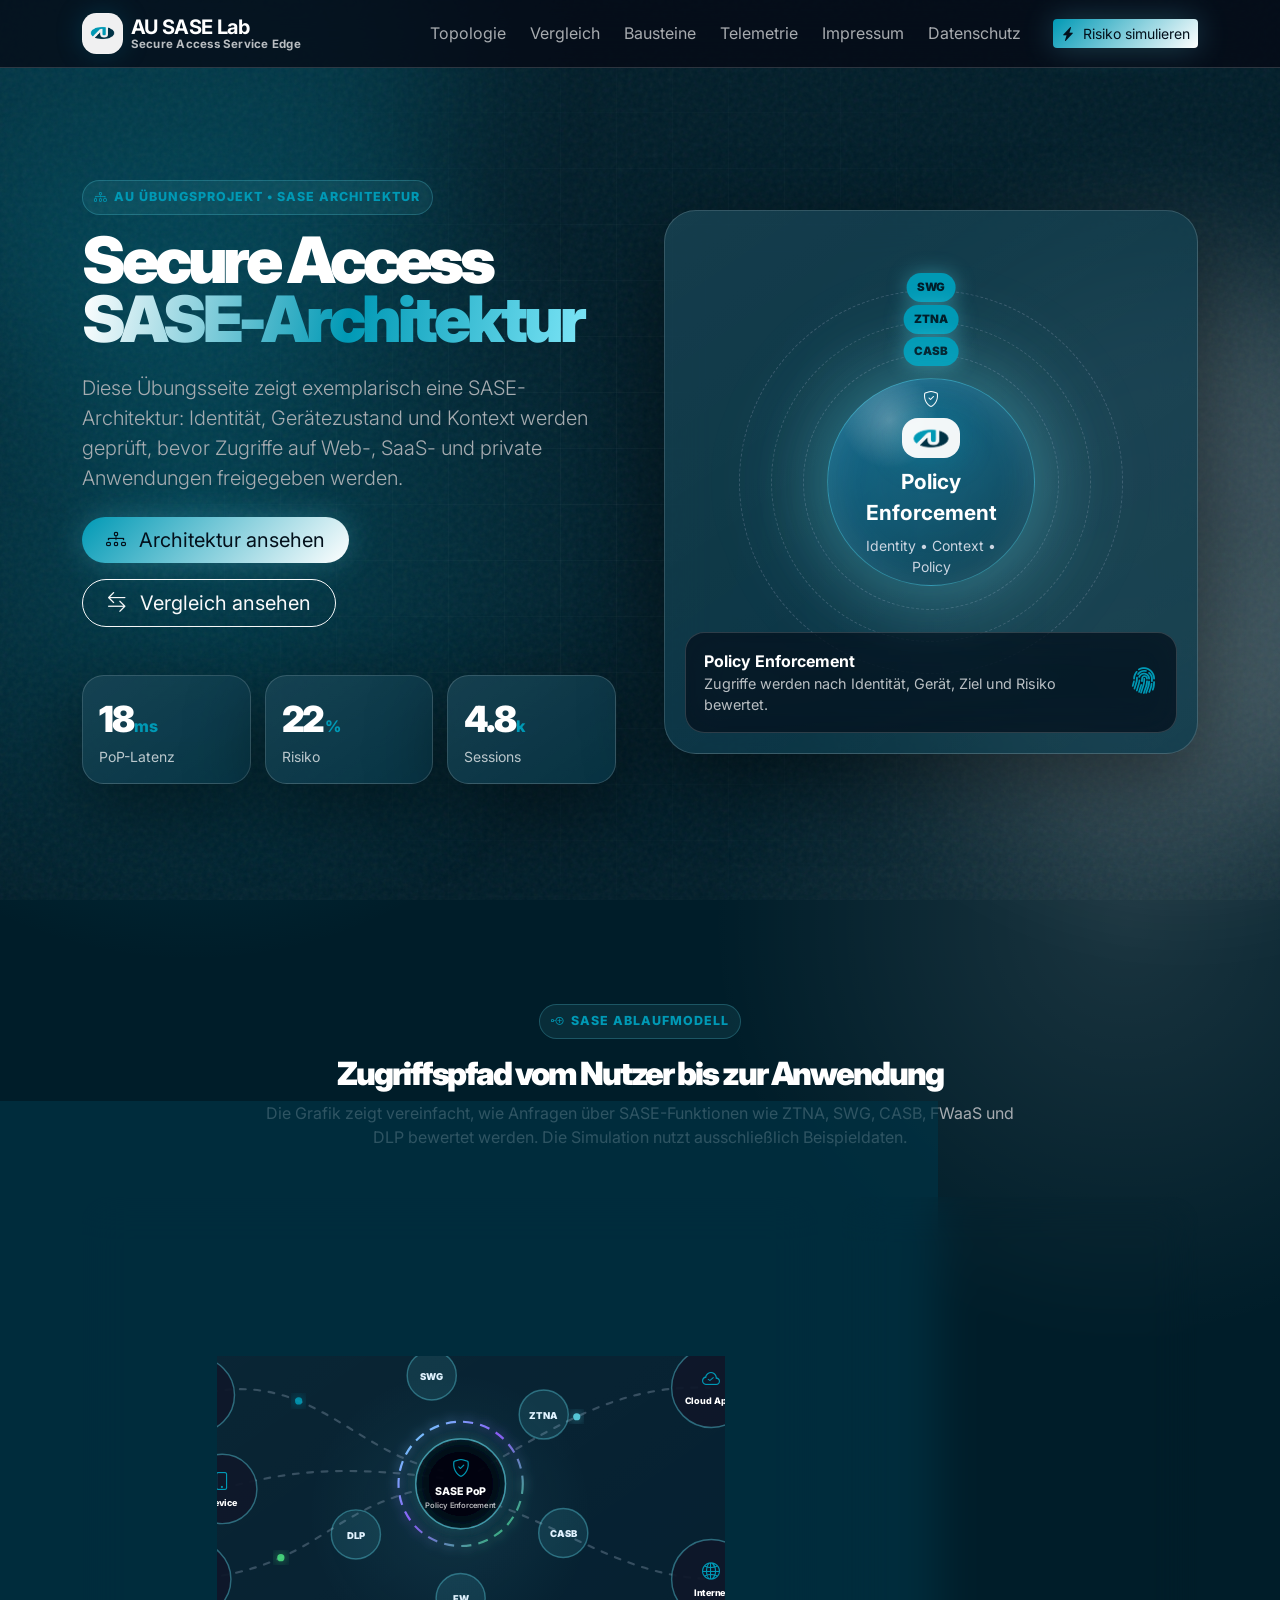
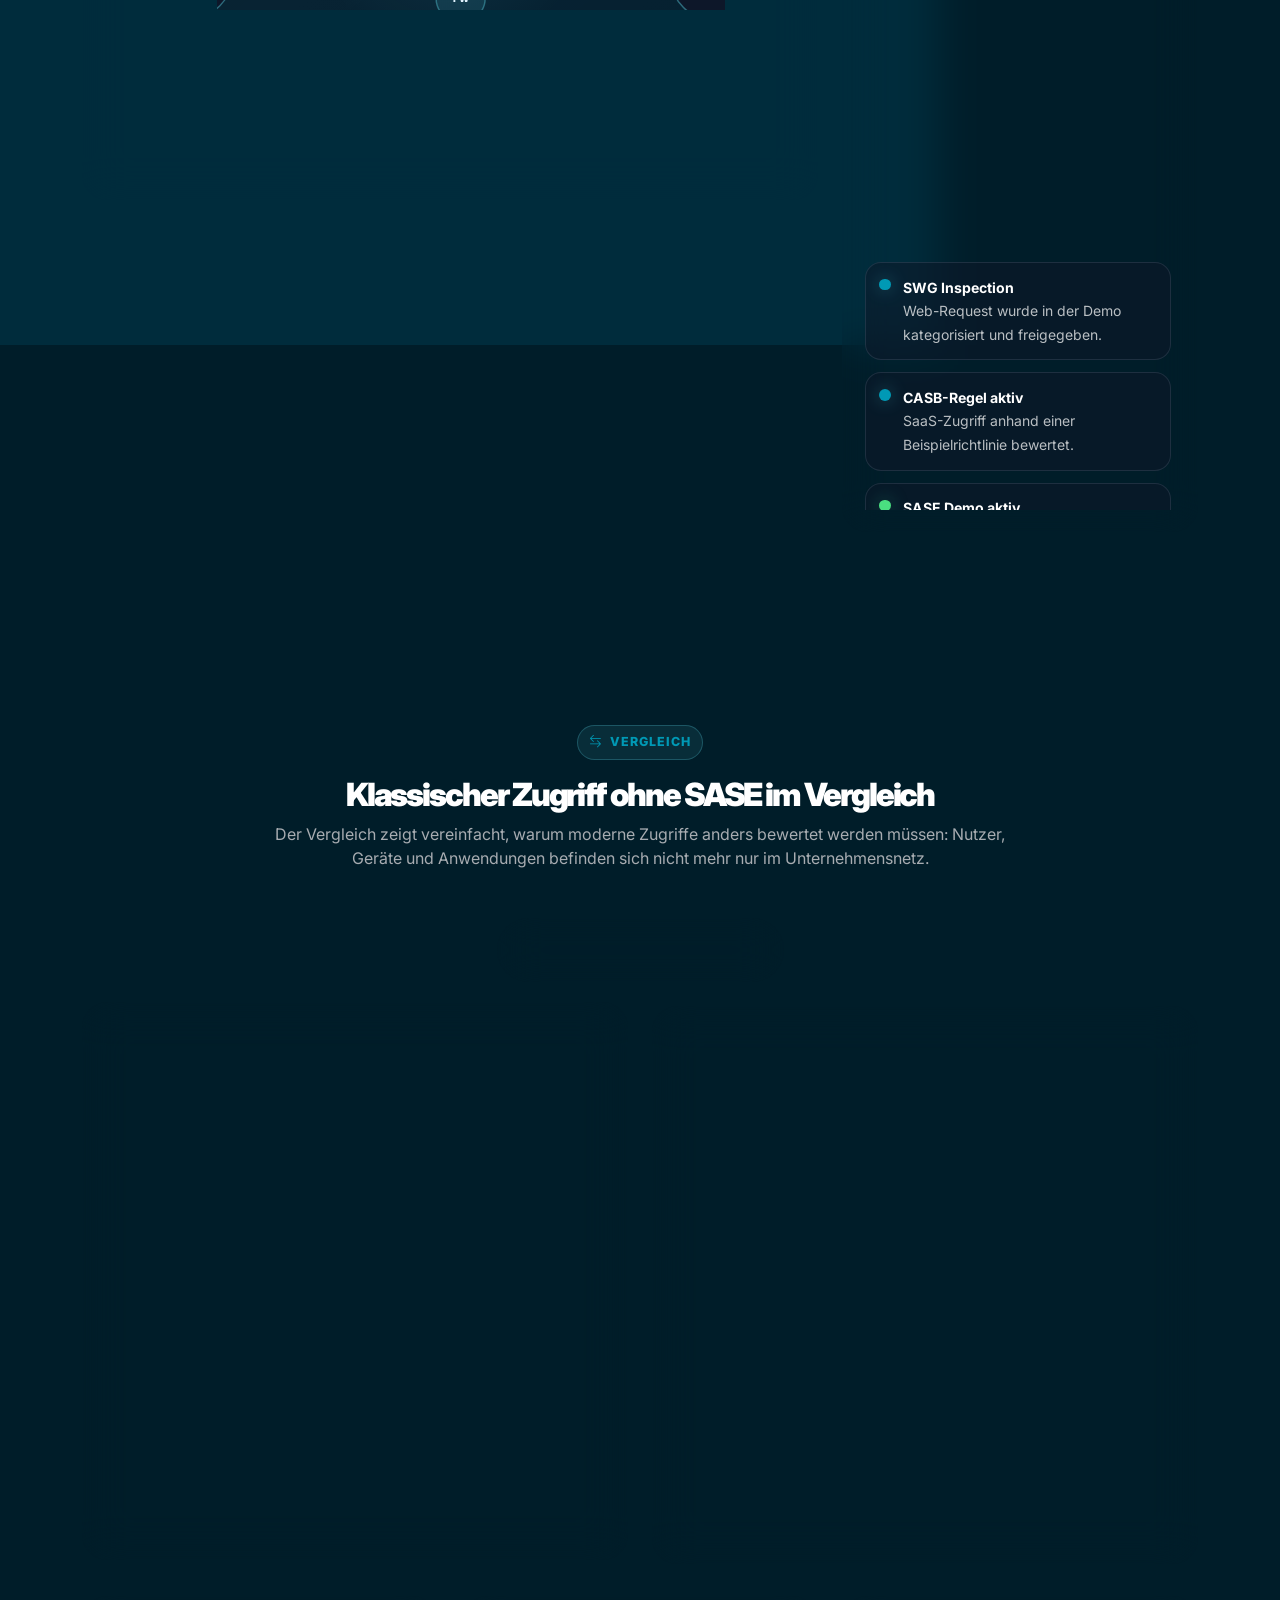
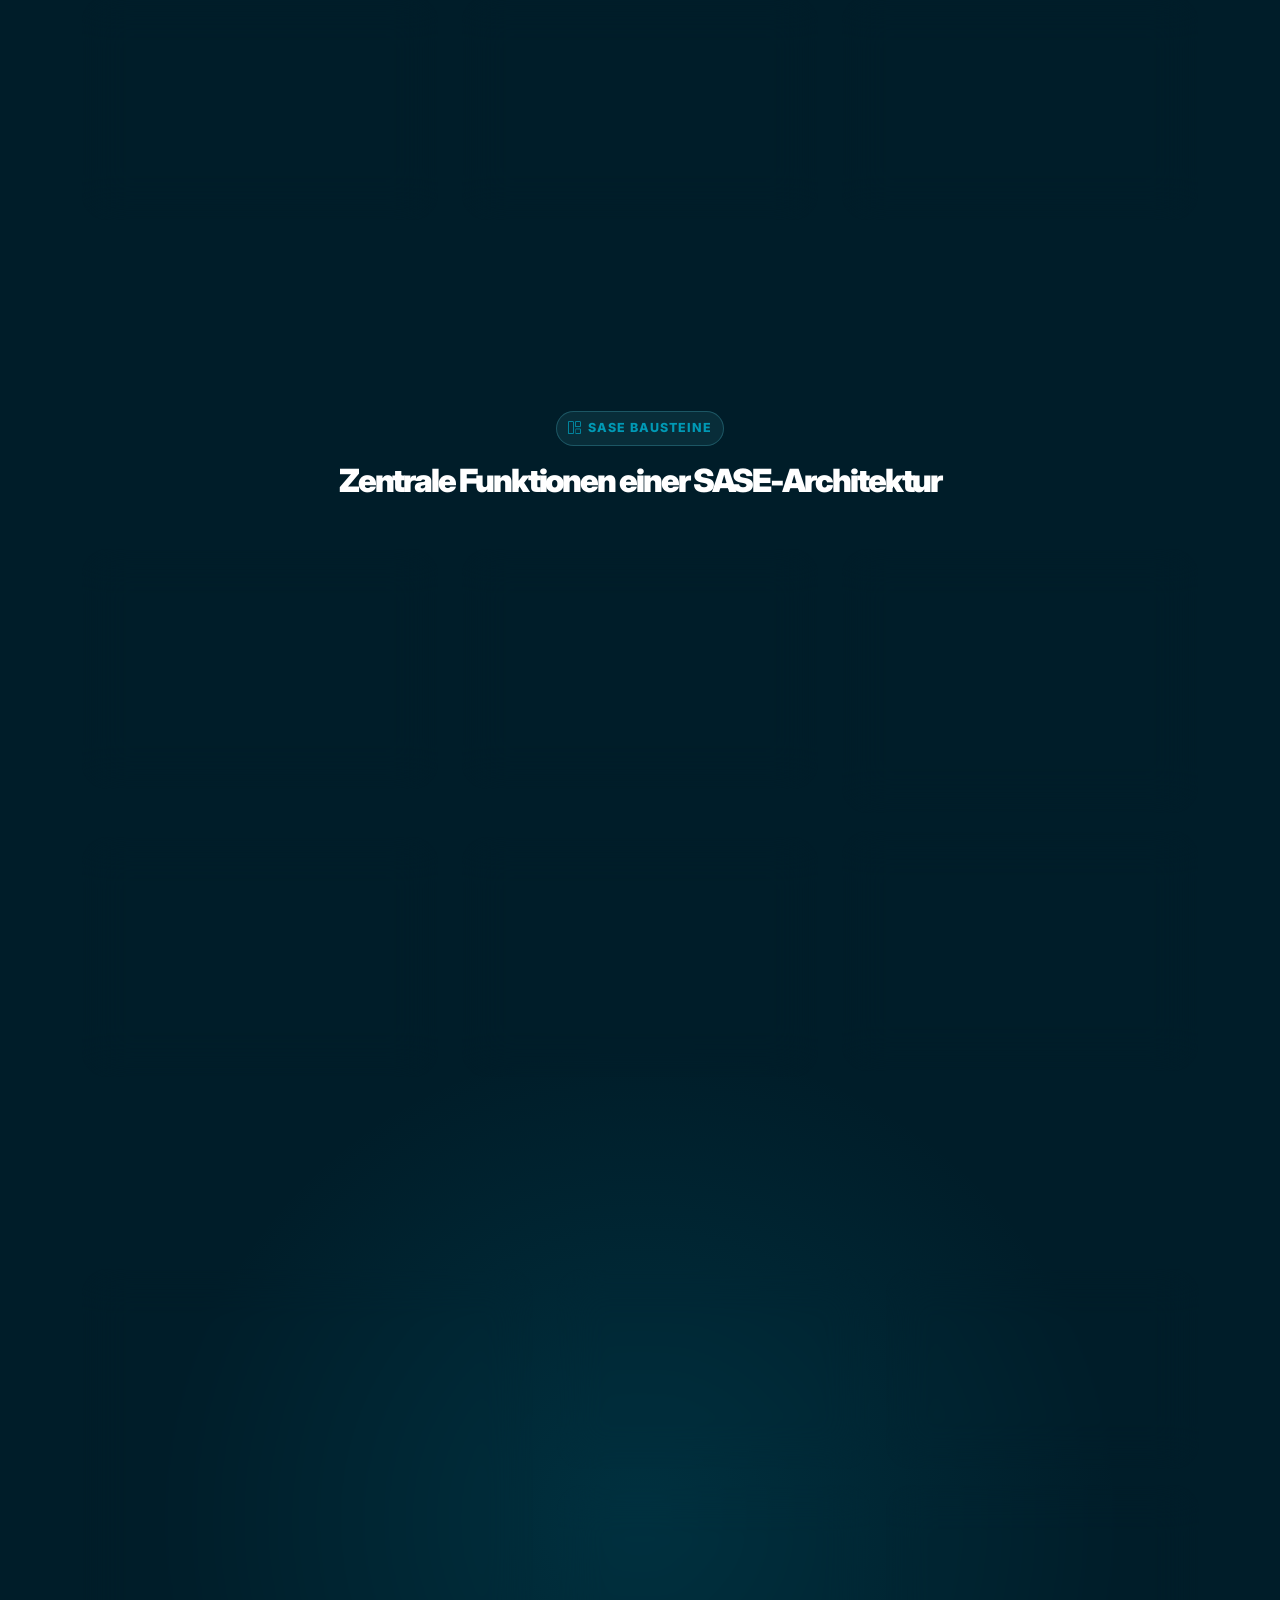
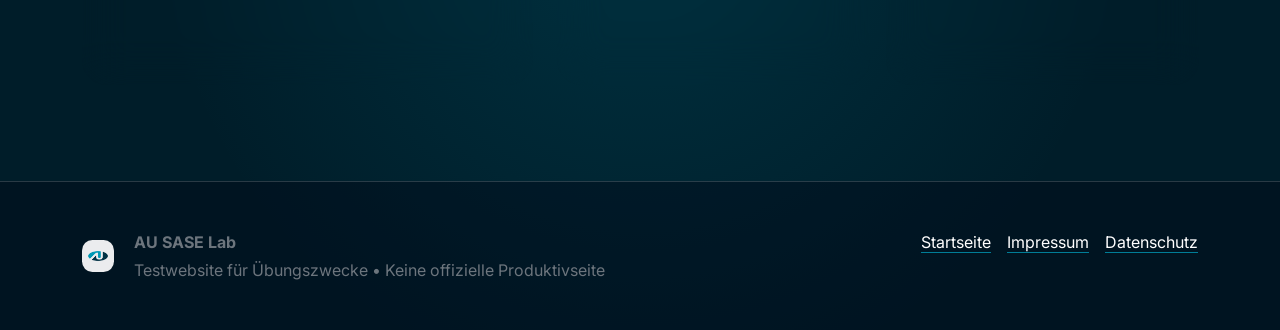
==== index.html @ 0ec87a53 "1" ====
<!doctype html>
<html lang="de" data-bs-theme="dark">
<head>
  <meta charset="utf-8">
  <meta name="viewport" content="width=device-width, initial-scale=1">
  <title>AU SASE Lab | Secure Access Service Edge</title>
  <link rel="icon" type="image/png" href="icon.png">
  <link rel="shortcut icon" href="icon.png">
  <link rel="apple-touch-icon" href="icon.png">
  <link rel="manifest" href="site.webmanifest">
  <meta name="theme-color" content="#003244">

  <!-- Bootstrap + Icons via CDN -->
  <link href="https://cdn.jsdelivr.net/npm/bootstrap@5.3.3/dist/css/bootstrap.min.css" rel="stylesheet">
  <link href="https://cdn.jsdelivr.net/npm/bootstrap-icons@1.11.3/font/bootstrap-icons.css" rel="stylesheet">

  <!-- Eigene Styles -->
  <link rel="stylesheet" href="styles.css">
</head>

<body>
  <div class="noise"></div>
  <div class="aurora aurora-1"></div>
  <div class="aurora aurora-2"></div>

  <nav class="navbar navbar-expand-lg fixed-top nav-blur">
    <div class="container">
      <a class="navbar-brand fw-bold d-flex align-items-center gap-2" href="#" aria-label="AU SASE Lab Startseite">
        <img src="icon.png" alt="AU Icon" class="brand-logo" onerror="this.style.display='none'">
        <span class="brand-wording">
          <span>AU SASE Lab</span>
          <small>Secure Access Service Edge</small>
        </span>
      </a>
      <button class="navbar-toggler" type="button" data-bs-toggle="collapse" data-bs-target="#topNav">
        <span class="navbar-toggler-icon"></span>
      </button>
      <div id="topNav" class="collapse navbar-collapse">
        <ul class="navbar-nav ms-auto align-items-lg-center gap-lg-2">
          <li class="nav-item"><a class="nav-link" href="#topology">Topologie</a></li>
          <li class="nav-item"><a class="nav-link" href="#comparison">Vergleich</a></li>
          <li class="nav-item"><a class="nav-link" href="#capabilities">Bausteine</a></li>
          <li class="nav-item"><a class="nav-link" href="#telemetry">Telemetrie</a></li>
          <li class="nav-item"><a class="nav-link" href="impressum.html">Impressum</a></li>
          <li class="nav-item"><a class="nav-link" href="datenschutz.html">Datenschutz</a></li>
          <li class="nav-item">
            <button id="simulateThreat" class="btn btn-sm btn-glow ms-lg-3">
              <i class="bi bi-lightning-charge-fill me-1"></i> Risiko simulieren
            </button>
          </li>
        </ul>
      </div>
    </div>
  </nav>

  <main>
    <section class="hero-section">
      <div class="container">
        <div class="row align-items-center g-5 min-vh-100 py-5">
          <div class="col-lg-6">
            <span class="eyebrow mb-3"><i class="bi bi-diagram-3"></i> AU Übungsprojekt • SASE Architektur</span>
            <h1 class="display-3 fw-black hero-title">
              Secure Access
              <span class="gradient-text">SASE-Architektur</span>
            </h1>
            <p class="lead text-secondary-emphasis mt-4">
              Diese Übungsseite zeigt exemplarisch eine SASE-Architektur: Identität, Gerätezustand
              und Kontext werden geprüft, bevor Zugriffe auf Web-, SaaS- und private Anwendungen freigegeben werden.
            </p>

            <div class="d-flex flex-wrap gap-3 mt-4">
              <button class="btn btn-primary btn-lg rounded-pill px-4" data-jump="#topology">
                <i class="bi bi-diagram-3 me-2"></i> Architektur ansehen
              </button>
              <button class="btn btn-outline-light btn-lg rounded-pill px-4" data-jump="#comparison">
                <i class="bi bi-arrow-left-right me-2"></i> Vergleich ansehen
              </button>
            </div>

            <div class="hero-stats mt-5">
              <div class="stat-tile">
                <span class="stat-value" data-counter="latency">18</span><span class="stat-unit">ms</span>
                <small>PoP-Latenz</small>
              </div>
              <div class="stat-tile">
                <span class="stat-value" data-counter="risk">07</span><span class="stat-unit">%</span>
                <small>Risiko</small>
              </div>
              <div class="stat-tile">
                <span class="stat-value" data-counter="sessions">4.8</span><span class="stat-unit">k</span>
                <small>Sessions</small>
              </div>
            </div>
          </div>

          <div class="col-lg-6">
            <div class="hero-orb-card">
              <div class="orb-wrap" aria-label="Animierte SASE Architektur">
                <div class="orbit orbit-a"><span>SWG</span></div>
                <div class="orbit orbit-b"><span>ZTNA</span></div>
                <div class="orbit orbit-c"><span>CASB</span></div>
                <div class="core-orb">
                  <i class="bi bi-shield-check"></i>
                  <img src="icon.png" alt="" class="core-icon" onerror="this.style.display='none'">
                  <strong>Policy Enforcement</strong>
                  <small>Identity • Context • Policy</small>
                </div>
              </div>
              <div class="glass-caption">
                <div>
                  <strong>Policy Enforcement</strong>
                  <span>Zugriffe werden nach Identität, Gerät, Ziel und Risiko bewertet.</span>
                </div>
                <i class="bi bi-fingerprint"></i>
              </div>
            </div>
          </div>
        </div>
      </div>
    </section>

    <section id="topology" class="section-pad">
      <div class="container">
        <div class="section-heading text-center mx-auto">
          <span class="eyebrow"><i class="bi bi-node-plus"></i> SASE Ablaufmodell</span>
          <h2 class="fw-black mt-3">Zugriffspfad vom Nutzer bis zur Anwendung</h2>
          <p class="text-secondary-emphasis">
            Die Grafik zeigt vereinfacht, wie Anfragen über SASE-Funktionen wie ZTNA, SWG, CASB,
            FWaaS und DLP bewertet werden. Die Simulation nutzt ausschließlich Beispieldaten.
          </p>
        </div>

        <div class="row g-4 align-items-stretch">
          <div class="col-xl-8">
            <div class="topology-card glass-card" id="topologyCard">
              <div class="topology-header">
                <div>
                  <h3 class="h5 mb-1">SASE Zugriffspfad</h3>
                  <span class="text-secondary">Identität, Kontext, Policy und Inspection in einer Demo-Ansicht</span>
                </div>
                <div class="status-pill">
                  <span class="live-dot"></span> Live
                </div>
              </div>

              <div class="svg-shell">
                <svg id="saseSvg" viewBox="0 0 960 560" role="img" aria-label="SASE Netzwerkdiagramm">
                  <defs>
                    <linearGradient id="edgeGradient" x1="0%" y1="0%" x2="100%" y2="100%">
                      <stop offset="0%" stop-color="#6ee7ff"/>
                      <stop offset="45%" stop-color="#8b5cf6"/>
                      <stop offset="100%" stop-color="#22c55e"/>
                    </linearGradient>

                    <filter id="softGlow" x="-50%" y="-50%" width="200%" height="200%">
                      <feGaussianBlur stdDeviation="7" result="blur"/>
                      <feMerge>
                        <feMergeNode in="blur"/>
                        <feMergeNode in="SourceGraphic"/>
                      </feMerge>
                    </filter>

                    <path id="pathUserEdge" d="M130 155 C285 115 345 235 470 260" />
                    <path id="pathBranchEdge" d="M125 410 C300 395 310 305 470 280" />
                    <path id="pathDeviceEdge" d="M165 285 C270 255 350 255 470 270" />
                    <path id="pathEdgeCloud" d="M520 260 C640 190 720 140 840 145" />
                    <path id="pathEdgeApp" d="M525 300 C655 345 720 405 842 410" />
                  </defs>

                  <g class="paths">
                    <use href="#pathUserEdge" class="flow-line"></use>
                    <use href="#pathBranchEdge" class="flow-line"></use>
                    <use href="#pathDeviceEdge" class="flow-line"></use>
                    <use href="#pathEdgeCloud" class="flow-line"></use>
                    <use href="#pathEdgeApp" class="flow-line"></use>
                  </g>

                  <g class="packets">
                    <circle r="5" class="packet packet-a">
                      <animateMotion dur="4.8s" repeatCount="indefinite">
                        <mpath href="#pathUserEdge"/>
                      </animateMotion>
                    </circle>
                    <circle r="5" class="packet packet-b">
                      <animateMotion dur="5.6s" repeatCount="indefinite">
                        <mpath href="#pathBranchEdge"/>
                      </animateMotion>
                    </circle>
                    <circle r="5" class="packet packet-c">
                      <animateMotion dur="4.2s" repeatCount="indefinite">
                        <mpath href="#pathEdgeCloud"/>
                      </animateMotion>
                    </circle>
                  </g>

                  <g id="threatParticle" class="threat-particle">
                    <circle r="8"></circle>
                    <circle r="16" class="threat-pulse"></circle>
                    <animateMotion id="threatMotion" dur="3.2s" begin="indefinite" fill="freeze">
                      <mpath href="#pathUserEdge"/>
                    </animateMotion>
                  </g>

                  <g class="node external-node" data-service="user" transform="translate(130 155)" tabindex="0">
                    <circle r="52"></circle>
                    <foreignObject x="-45" y="-38" width="90" height="76">
                      <div class="node-html">
                        <i class="bi bi-person-workspace"></i>
                        <span>User</span>
                      </div>
                    </foreignObject>
                  </g>

                  <g class="node external-node" data-service="device" transform="translate(165 285)" tabindex="0">
                    <circle r="48"></circle>
                    <foreignObject x="-45" y="-38" width="90" height="76">
                      <div class="node-html">
                        <i class="bi bi-phone"></i>
                        <span>Device</span>
                      </div>
                    </foreignObject>
                  </g>

                  <g class="node external-node" data-service="branch" transform="translate(125 410)" tabindex="0">
                    <circle r="52"></circle>
                    <foreignObject x="-48" y="-38" width="96" height="76">
                      <div class="node-html">
                        <i class="bi bi-building-lock"></i>
                        <span>Branch</span>
                      </div>
                    </foreignObject>
                  </g>

                  <g class="node edge-node active" data-service="sase" transform="translate(495 278)" tabindex="0">
                    <circle r="86" class="edge-ring"></circle>
                    <circle r="62" class="edge-core"></circle>
                    <foreignObject x="-66" y="-54" width="132" height="108">
                      <div class="node-html edge-html">
                        <i class="bi bi-shield-check"></i>
                        <span>SASE PoP</span>
                        <small>Policy Enforcement</small>
                      </div>
                    </foreignObject>
                  </g>

                  <g class="node external-node" data-service="cloud" transform="translate(842 145)" tabindex="0">
                    <circle r="55"></circle>
                    <foreignObject x="-52" y="-40" width="104" height="80">
                      <div class="node-html">
                        <i class="bi bi-cloud-check"></i>
                        <span>Cloud Apps</span>
                      </div>
                    </foreignObject>
                  </g>

                  <g class="node external-node" data-service="internet" transform="translate(842 410)" tabindex="0">
                    <circle r="55"></circle>
                    <foreignObject x="-52" y="-40" width="104" height="80">
                      <div class="node-html">
                        <i class="bi bi-globe2"></i>
                        <span>Internet</span>
                      </div>
                    </foreignObject>
                  </g>

                  <g class="service-ring" transform="translate(495 278)">
                    <g class="service-node" data-service="swg" transform="translate(-40 -150)" tabindex="0">
                      <circle r="34"></circle>
                      <text y="6">SWG</text>
                    </g>
                    <g class="service-node" data-service="ztna" transform="translate(115 -96)" tabindex="0">
                      <circle r="34"></circle>
                      <text y="6">ZTNA</text>
                    </g>
                    <g class="service-node" data-service="casb" transform="translate(142 68)" tabindex="0">
                      <circle r="34"></circle>
                      <text y="6">CASB</text>
                    </g>
                    <g class="service-node" data-service="fwaas" transform="translate(0 158)" tabindex="0">
                      <circle r="34"></circle>
                      <text y="6">FW</text>
                    </g>
                    <g class="service-node" data-service="dlp" transform="translate(-145 70)" tabindex="0">
                      <circle r="34"></circle>
                      <text y="6">DLP</text>
                    </g>
                  </g>
                </svg>
              </div>

              <div class="legend-row">
                <span><i class="legend-dot normal"></i> Freigegebene Anfrage</span>
                <span><i class="legend-dot inspect"></i> Prüfung / Inspection</span>
                <span><i class="legend-dot threat"></i> Blockierte Anfrage</span>
              </div>
            </div>
          </div>

          <div class="col-xl-4">
            <aside class="glass-card detail-card h-100">
              <div class="d-flex justify-content-between align-items-start gap-3">
                <div>
                  <span class="eyebrow"><i class="bi bi-cpu"></i> Service Detail</span>
                  <h3 id="detailTitle" class="h4 mt-3 mb-2">SASE Policy Enforcement</h3>
                </div>
                <div id="detailIcon" class="detail-icon"><i class="bi bi-shield-check"></i></div>
              </div>

              <p id="detailText" class="text-secondary-emphasis">
                SASE bündelt Netzwerk- und Sicherheitsfunktionen als cloudnahes Service-Modell.
                Entscheidungen basieren auf Identität, Gerätezustand, Zielanwendung und Risiko.
              </p>

              <div id="detailTags" class="tag-cloud"></div>

              <div class="trust-panel mt-4">
                <div class="d-flex justify-content-between align-items-center mb-2">
                  <strong>Adaptive Trust Score</strong>
                  <span id="trustLabel" class="badge text-bg-success">Niedriges Risiko</span>
                </div>
                <input id="trustRange" type="range" class="form-range" min="0" max="100" value="22">
                <div class="trust-meter" aria-hidden="true">
                  <span id="trustMeterFill"></span>
                </div>
                <small class="text-secondary">Passe den Demo-Kontext an: Gerät, Standort, Verhalten und Schutzbedarf der Anwendung.</small>
              </div>

              <div class="timeline mt-4">
                <div class="timeline-title">
                  <i class="bi bi-broadcast-pin"></i> Security-Ereignisse
                </div>
                <div id="eventLog" class="event-log"></div>
              </div>
            </aside>
          </div>
        </div>
      </div>
    </section>


    <section id="comparison" class="section-pad comparison-section">
      <div class="container">
        <div class="section-heading text-center mx-auto">
          <span class="eyebrow"><i class="bi bi-arrow-left-right"></i> Vergleich</span>
          <h2 class="fw-black mt-3">Klassischer Zugriff ohne SASE im Vergleich</h2>
          <p class="text-secondary-emphasis">
            Der Vergleich zeigt vereinfacht, warum moderne Zugriffe anders bewertet werden müssen:
            Nutzer, Geräte und Anwendungen befinden sich nicht mehr nur im Unternehmensnetz.
          </p>
        </div>

        <div class="comparison-toggle glass-card p-2 mx-auto mb-4" role="group" aria-label="Vergleichsansicht auswählen">
          <button class="compare-tab active" data-compare="classic">
            <i class="bi bi-hdd-network"></i> Klassisch
          </button>
          <button class="compare-tab" data-compare="sase">
            <i class="bi bi-shield-check"></i> Mit SASE
          </button>
        </div>

        <div class="row g-4 align-items-stretch">
          <div class="col-lg-6">
            <article class="compare-card glass-card classic-flow active" data-compare-panel="classic">
              <div class="compare-card-head">
                <div>
                  <span class="compare-kicker">Ohne SASE</span>
                  <h3>Klassischer Remote-Access-Prozess</h3>
                </div>
                <span class="compare-badge warning">Netzwerkzentriert</span>
              </div>

              <div class="flow-lane classic-lane" aria-label="Klassischer Zugriffspfad ohne SASE">
                <div class="flow-step">
                  <i class="bi bi-person-laptop"></i>
                  <strong>Nutzer</strong>
                  <small>Extern oder mobil</small>
                </div>
                <div class="flow-arrow"><span></span></div>
                <div class="flow-step">
                  <i class="bi bi-key"></i>
                  <strong>VPN</strong>
                  <small>Tunnel ins Netzwerk</small>
                </div>
                <div class="flow-arrow"><span></span></div>
                <div class="flow-step">
                  <i class="bi bi-building-lock"></i>
                  <strong>Zentrale Security</strong>
                  <small>Firewall / Proxy</small>
                </div>
                <div class="flow-arrow"><span></span></div>
                <div class="flow-step muted-step">
                  <i class="bi bi-cloud"></i>
                  <strong>Apps</strong>
                  <small>SaaS / Internet / intern</small>
                </div>
              </div>

              <ul class="compare-list">
                <li><i class="bi bi-arrow-repeat"></i> Traffic wird häufig erst ins zentrale Netzwerk zurückgeführt.</li>
                <li><i class="bi bi-diagram-2"></i> VPN-Zugriff ist oft näher am Netzwerk als an der einzelnen Anwendung.</li>
                <li><i class="bi bi-sliders"></i> Richtlinien, Logs und Prüfungen liegen häufig in mehreren Systemen.</li>
                <li><i class="bi bi-hourglass-split"></i> SaaS- und Cloud-Zugriffe können durch Umwege unnötig langsam wirken.</li>
              </ul>
            </article>
          </div>

          <div class="col-lg-6">
            <article class="compare-card glass-card sase-flow" data-compare-panel="sase">
              <div class="compare-card-head">
                <div>
                  <span class="compare-kicker">Mit SASE</span>
                  <h3>Kontextbasierter Zugriff über SASE</h3>
                </div>
                <span class="compare-badge success">Policybasiert</span>
              </div>

              <div class="flow-lane sase-lane" aria-label="SASE Zugriffspfad">
                <div class="flow-step">
                  <i class="bi bi-person-check"></i>
                  <strong>Nutzer</strong>
                  <small>Identität + MFA</small>
                </div>
                <div class="flow-arrow"><span></span></div>
                <div class="flow-step">
                  <i class="bi bi-phone-check"></i>
                  <strong>Gerät</strong>
                  <small>Posture Check</small>
                </div>
                <div class="flow-arrow"><span></span></div>
                <div class="flow-step active-step">
                  <i class="bi bi-shield-lock"></i>
                  <strong>SASE PoP</strong>
                  <small>Policy Enforcement</small>
                </div>
                <div class="flow-arrow"><span></span></div>
                <div class="flow-step">
                  <i class="bi bi-cloud-check"></i>
                  <strong>App</strong>
                  <small>Nur erlaubter Zugriff</small>
                </div>
              </div>

              <ul class="compare-list">
                <li><i class="bi bi-person-badge"></i> Entscheidungen berücksichtigen Identität, Gerät, Ziel, Standort und Risiko.</li>
                <li><i class="bi bi-door-closed"></i> Zugriff erfolgt anwendungsbezogen statt als pauschale Netzwerkfreigabe.</li>
                <li><i class="bi bi-funnel"></i> Web-, SaaS- und Datenflüsse können einheitlich geprüft werden.</li>
                <li><i class="bi bi-lightning-charge"></i> Der nächstgelegene SASE PoP kann Umwege über das zentrale Netz reduzieren.</li>
              </ul>
            </article>
          </div>
        </div>

        <div class="row g-4 mt-2">
          <div class="col-md-4">
            <div class="contrast-tile glass-card">
              <i class="bi bi-signpost-split"></i>
              <h4>Zugriffsmodell</h4>
              <p>Klassisch startet häufig mit Netzwerkzugang. SASE bewertet stärker den konkreten Zugriff auf eine Anwendung.</p>
            </div>
          </div>
          <div class="col-md-4">
            <div class="contrast-tile glass-card">
              <i class="bi bi-shield-check"></i>
              <h4>Security-Prüfung</h4>
              <p>Bei SASE werden Sicherheitsfunktionen näher am Nutzer und konsistenter über verschiedene Ziele hinweg angewendet.</p>
            </div>
          </div>
          <div class="col-md-4">
            <div class="contrast-tile glass-card">
              <i class="bi bi-cloud-arrow-up"></i>
              <h4>Cloud-Nutzung</h4>
              <p>Für SaaS, Internet und mobile Arbeit ist ein direkter, geprüfter Zugriff oft passender als zentraler Backhaul.</p>
            </div>
          </div>
        </div>
      </div>
    </section>

    <section id="capabilities" class="section-pad">
      <div class="container">
        <div class="section-heading mx-auto text-center">
          <span class="eyebrow"><i class="bi bi-grid-1x2"></i> SASE Bausteine</span>
          <h2 class="fw-black mt-3">Zentrale Funktionen einer SASE-Architektur</h2>
        </div>

        <div class="row g-4">
          <div class="col-md-6 col-xl-4">
            <article class="cap-card glass-card" data-service="ztna">
              <i class="bi bi-door-closed"></i>
              <h3>ZTNA</h3>
              <p>Zugriff auf einzelne Anwendungen statt pauschaler Netzwerkfreigabe.</p>
              <button class="btn btn-sm btn-outline-info">Fokus setzen</button>
            </article>
          </div>
          <div class="col-md-6 col-xl-4">
            <article class="cap-card glass-card" data-service="swg">
              <i class="bi bi-browser-edge"></i>
              <h3>SWG</h3>
              <p>Webzugriffe nach URL-Kategorie, Risiko und Sicherheitsrichtlinie bewerten.</p>
              <button class="btn btn-sm btn-outline-info">Fokus setzen</button>
            </article>
          </div>
          <div class="col-md-6 col-xl-4">
            <article class="cap-card glass-card" data-service="casb">
              <i class="bi bi-cloud-fog2"></i>
              <h3>CASB</h3>
              <p>SaaS-Nutzung sichtbar machen und Richtlinien für Cloud-Anwendungen anwenden.</p>
              <button class="btn btn-sm btn-outline-info">Fokus setzen</button>
            </article>
          </div>
          <div class="col-md-6 col-xl-4">
            <article class="cap-card glass-card" data-service="fwaas">
              <i class="bi bi-fire"></i>
              <h3>FWaaS</h3>
              <p>Firewall- und Layer-7-Kontrollen als cloudnahen Dienst bereitstellen.</p>
              <button class="btn btn-sm btn-outline-info">Fokus setzen</button>
            </article>
          </div>
          <div class="col-md-6 col-xl-4">
            <article class="cap-card glass-card" data-service="dlp">
              <i class="bi bi-file-earmark-lock"></i>
              <h3>DLP</h3>
              <p>Sensible Datenmuster erkennen und den unerwünschten Abfluss reduzieren.</p>
              <button class="btn btn-sm btn-outline-info">Fokus setzen</button>
            </article>
          </div>
          <div class="col-md-6 col-xl-4">
            <article class="cap-card glass-card" data-service="sase">
              <i class="bi bi-diagram-3"></i>
              <h3>Unified Policy</h3>
              <p>Einheitliche Regeln für Identität, Gerät, Anwendung, Netzwerk und Risiko.</p>
              <button class="btn btn-sm btn-outline-info">Fokus setzen</button>
            </article>
          </div>
        </div>
      </div>
    </section>

    <section id="telemetry" class="section-pad">
      <div class="container">
        <div class="row g-4 align-items-stretch">
          <div class="col-lg-5">
            <div class="glass-card p-4 h-100">
              <span class="eyebrow"><i class="bi bi-speedometer2"></i> Demo Telemetrie</span>
              <h2 class="fw-black mt-3">Simulierte Statuswerte</h2>
              <p class="text-secondary-emphasis">
                Die Werte sind künstlich erzeugte Beispieldaten. Sie dienen nur dazu, typische
                Betriebskennzahlen einer SASE-Umgebung anschaulich darzustellen.
              </p>

              <div class="control-grid">
                <button class="control-chip active" data-filter="all">Alle</button>
                <button class="control-chip" data-filter="allowed">Freigegeben</button>
                <button class="control-chip" data-filter="inspected">Geprüft</button>
                <button class="control-chip" data-filter="blocked">Blockiert</button>
              </div>

              <div class="mt-4">
                <button id="resetBtn" class="btn btn-outline-light rounded-pill">
                  <i class="bi bi-arrow-clockwise me-2"></i> Dashboard resetten
                </button>
              </div>
            </div>
          </div>

          <div class="col-lg-7">
            <div class="telemetry-grid">
              <div class="metric-card glass-card" data-status="allowed">
                <span class="metric-icon success"><i class="bi bi-check2-circle"></i></span>
                <small>Freigegebene Sessions</small>
                <strong data-counter="allowed">12840</strong>
                <div class="spark spark-a"></div>
              </div>
              <div class="metric-card glass-card" data-status="inspected">
                <span class="metric-icon info"><i class="bi bi-search"></i></span>
                <small>Geprüfte Requests</small>
                <strong data-counter="inspected">42891</strong>
                <div class="spark spark-b"></div>
              </div>
              <div class="metric-card glass-card" data-status="blocked">
                <span class="metric-icon danger"><i class="bi bi-x-octagon"></i></span>
                <small>Blockierte Ereignisse</small>
                <strong data-counter="blocked">317</strong>
                <div class="spark spark-c"></div>
              </div>
              <div class="metric-card glass-card" data-status="allowed">
                <span class="metric-icon warning"><i class="bi bi-router"></i></span>
                <small>Aktive SASE PoPs</small>
                <strong data-counter="edges">42</strong>
                <div class="spark spark-d"></div>
              </div>
            </div>
          </div>
        </div>
      </div>
    </section>
  </main>

  <footer class="py-5">
    <div class="container d-flex flex-column flex-lg-row justify-content-between gap-4 text-secondary">
      <div class="footer-brand">
        <img src="icon.png" alt="AU Icon" class="footer-icon" onerror="this.style.display='none'">
        <div>
          <strong>AU SASE Lab</strong>
          <span>Testwebsite für Übungszwecke • Keine offizielle Produktivseite</span>
        </div>
      </div>
      <div class="footer-links">
        <a href="index.html">Startseite</a>
        <a href="impressum.html">Impressum</a>
        <a href="datenschutz.html">Datenschutz</a>
      </div>
    </div>
  </footer>

  <!-- Bootstrap JS + Eigene Logik -->
  <script src="https://cdn.jsdelivr.net/npm/bootstrap@5.3.3/dist/js/bootstrap.bundle.min.js"></script>
  <script src="script.js"></script>
</body>
</html>
---- styles.css ----
@import url("https://fonts.googleapis.com/css2?family=Inter:wght@400;500;600;700;800;900&display=swap");

:root {
  --au-cyan: #0099B5;
  --au-night: #003244;
  --au-white: #ffffff;
  --bg: #001d29;
  --bg-soft: #003244;
  --panel: rgba(0, 50, 68, 0.72);
  --panel-strong: rgba(0, 50, 68, 0.92);
  --line: rgba(255, 255, 255, 0.16);
  --text: #ffffff;
  --muted: rgba(255, 255, 255, 0.72);
  --cyan: #0099B5;
  --blue: #0099B5;
  --violet: #5dd7e8;
  --green: #4ade80;
  --yellow: #fbbf24;
  --red: #fb7185;
  --shadow: 0 24px 80px rgba(0, 0, 0, 0.45);
}

* {
  box-sizing: border-box;
}

html {
  scroll-behavior: smooth;
}

body {
  min-height: 100vh;
  font-family: "Inter", system-ui, -apple-system, BlinkMacSystemFont, "Segoe UI", sans-serif;
  color: var(--text);
  background:
    radial-gradient(circle at 15% 10%, rgba(0, 153, 181, 0.28), transparent 28rem),
    radial-gradient(circle at 88% 18%, rgba(255, 255, 255, 0.10), transparent 26rem),
    radial-gradient(circle at 50% 92%, rgba(0, 153, 181, 0.16), transparent 30rem),
    var(--bg);
  overflow-x: hidden;
}

body::before {
  content: "";
  position: fixed;
  inset: 0;
  z-index: -4;
  background-image:
    linear-gradient(rgba(255, 255, 255, 0.035) 1px, transparent 1px),
    linear-gradient(90deg, rgba(255, 255, 255, 0.035) 1px, transparent 1px);
  background-size: 56px 56px;
  mask-image: radial-gradient(circle at center, black, transparent 78%);
}

.noise {
  position: fixed;
  inset: 0;
  z-index: -1;
  opacity: 0.12;
  pointer-events: none;
  background-image: url("data:image/svg+xml,%3Csvg viewBox='0 0 200 200' xmlns='http://www.w3.org/2000/svg'%3E%3Cfilter id='n'%3E%3CfeTurbulence type='fractalNoise' baseFrequency='0.9' numOctaves='4' stitchTiles='stitch'/%3E%3C/filter%3E%3Crect width='100%25' height='100%25' filter='url(%23n)' opacity='0.55'/%3E%3C/svg%3E");
}

.aurora {
  position: fixed;
  width: 36rem;
  height: 36rem;
  z-index: -3;
  border-radius: 999px;
  filter: blur(80px);
  opacity: 0.22;
  pointer-events: none;
  animation: floatAurora 12s ease-in-out infinite alternate;
}

.aurora-1 {
  top: -12rem;
  left: -8rem;
  background: #0099B5;
}

.aurora-2 {
  right: -12rem;
  bottom: 4rem;
  background: #ffffff;
  animation-delay: -5s;
}

@keyframes floatAurora {
  to {
    transform: translate3d(5rem, 3rem, 0) scale(1.1);
  }
}

.nav-blur {
  border-bottom: 1px solid var(--line);
  background: rgba(6, 9, 20, 0.76);
  backdrop-filter: blur(20px);
}

.navbar-brand {
  letter-spacing: -0.03em;
}

.brand-logo {
  width: 2.55rem;
  height: 2.55rem;
  object-fit: contain;
  padding: 0.22rem;
  border-radius: 0.9rem;
  background: rgba(255, 255, 255, 0.94);
  border: 1px solid rgba(255, 255, 255, 0.18);
  box-shadow: 0 0 28px rgba(0, 153, 181, 0.22);
}

.brand-wording {
  display: flex;
  flex-direction: column;
  line-height: 1.05;
}

.brand-wording small {
  color: var(--muted);
  font-size: 0.72rem;
  font-weight: 700;
  letter-spacing: 0.02em;
}


.brand-mark,
.detail-icon,
.metric-icon {
  display: inline-grid;
  place-items: center;
  border: 1px solid rgba(103, 232, 249, 0.32);
  color: var(--au-white);
  background: rgba(0, 153, 181, 0.18);
  box-shadow: 0 0 28px rgba(103, 232, 249, 0.18);
}

.brand-mark {
  width: 2.35rem;
  height: 2.35rem;
  border-radius: 0.9rem;
  font-weight: 900;
  font-size: 0.82rem;
  letter-spacing: -0.02em;
}

.fw-black {
  font-weight: 900;
  letter-spacing: -0.065em;
}

.gradient-text {
  display: block;
  background: linear-gradient(100deg, var(--au-white), var(--au-cyan), #8defff);
  -webkit-background-clip: text;
  background-clip: text;
  color: transparent;
}

.hero-section {
  position: relative;
  padding-top: 3.5rem;
}

.eyebrow {
  display: inline-flex;
  align-items: center;
  gap: 0.45rem;
  padding: 0.45rem 0.7rem;
  border: 1px solid rgba(103, 232, 249, 0.22);
  border-radius: 999px;
  color: var(--cyan);
  background: rgba(103, 232, 249, 0.08);
  font-size: 0.78rem;
  font-weight: 800;
  text-transform: uppercase;
  letter-spacing: 0.08em;
}

.hero-title {
  line-height: 0.92;
}

.btn-glow,
.btn-primary {
  border: 0;
  color: #03101b;
  background: linear-gradient(135deg, var(--au-cyan), var(--au-white));
  box-shadow: 0 0 32px rgba(103, 232, 249, 0.24);
}

.btn-glow:hover,
.btn-primary:hover {
  transform: translateY(-1px);
  filter: brightness(1.08);
}

.hero-stats {
  display: grid;
  grid-template-columns: repeat(3, minmax(0, 1fr));
  gap: 0.85rem;
}

.stat-tile,
.glass-card,
.hero-orb-card {
  border: 1px solid var(--line);
  background:
    linear-gradient(145deg, rgba(255, 255, 255, 0.08), rgba(255, 255, 255, 0.025)),
    var(--panel);
  backdrop-filter: blur(22px);
  box-shadow: var(--shadow);
}

.stat-tile {
  padding: 1rem;
  border-radius: 1.35rem;
}

.stat-value {
  font-size: clamp(1.6rem, 3vw, 2.25rem);
  font-weight: 900;
  letter-spacing: -0.06em;
}

.stat-unit {
  color: var(--cyan);
  font-weight: 800;
  margin-left: 0.1rem;
}

.stat-tile small {
  display: block;
  color: var(--muted);
}

.hero-orb-card {
  position: relative;
  min-height: 34rem;
  display: grid;
  place-items: center;
  padding: 2rem;
  overflow: hidden;
  border-radius: 2rem;
}

.hero-orb-card::before {
  content: "";
  position: absolute;
  inset: 10%;
  border-radius: 50%;
  background: radial-gradient(circle, rgba(103, 232, 249, 0.22), transparent 62%);
  filter: blur(30px);
  animation: pulseHalo 4s ease-in-out infinite;
}

@keyframes pulseHalo {
  50% {
    transform: scale(1.1);
    opacity: 0.7;
  }
}

.orb-wrap {
  position: relative;
  width: min(27rem, 78vw);
  aspect-ratio: 1;
  display: grid;
  place-items: center;
}

.core-orb {
  position: relative;
  z-index: 3;
  width: 13rem;
  height: 13rem;
  display: flex;
  flex-direction: column;
  align-items: center;
  justify-content: center;
  gap: 0.45rem;
  text-align: center;
  padding: 1.4rem;
  border: 1px solid rgba(103, 232, 249, 0.40);
  border-radius: 999px;
  background:
    radial-gradient(circle at 30% 20%, rgba(255, 255, 255, 0.28), transparent 22%),
    linear-gradient(145deg, rgba(14, 165, 233, 0.38), rgba(0, 50, 68, 0.58));
  box-shadow:
    inset 0 0 40px rgba(255, 255, 255, 0.12),
    0 0 80px rgba(103, 232, 249, 0.28);
}

.core-orb strong {
  display: block;
  font-size: 1.3rem;
}

.core-orb small {
  color: #cbd5e1;
}

.orbit {
  position: absolute;
  inset: 1.5rem;
  border: 1px dashed rgba(148, 163, 184, 0.30);
  border-radius: 999px;
  animation: rotateOrbit 16s linear infinite;
}

.orbit-b {
  inset: 3.5rem;
  animation-duration: 12s;
  animation-direction: reverse;
}

.orbit-c {
  inset: 5.5rem;
  animation-duration: 9s;
}

.orbit span {
  position: absolute;
  left: 50%;
  top: -1.1rem;
  transform: translateX(-50%);
  padding: 0.35rem 0.65rem;
  border-radius: 999px;
  color: var(--bg);
  background: var(--cyan);
  font-size: 0.72rem;
  font-weight: 900;
  box-shadow: 0 0 20px rgba(103, 232, 249, 0.36);
}

@keyframes rotateOrbit {
  to {
    transform: rotate(360deg);
  }
}

.core-icon {
  width: 3.6rem;
  height: 3.6rem;
  object-fit: contain;
  padding: 0.35rem;
  border-radius: 1rem;
  background: rgba(255, 255, 255, 0.95);
  box-shadow: 0 0 34px rgba(0, 153, 181, 0.32);
}

.legal-icon-wrap {
  display: flex;
  justify-content: center;
  margin-bottom: 1.25rem;
}

.legal-icon {
  width: 4.5rem;
  height: 4.5rem;
  object-fit: contain;
  padding: 0.5rem;
  border-radius: 1.25rem;
  background: rgba(255, 255, 255, 0.95);
  box-shadow: 0 0 36px rgba(0, 153, 181, 0.28);
}

.footer-icon {
  width: 2rem;
  height: 2rem;
  object-fit: contain;
  padding: 0.18rem;
  border-radius: 0.65rem;
  background: rgba(255, 255, 255, 0.92);
  margin-right: 0.55rem;
}

.glass-caption {
  position: absolute;
  left: 1.25rem;
  right: 1.25rem;
  bottom: 1.25rem;
  display: flex;
  align-items: center;
  justify-content: space-between;
  gap: 1rem;
  padding: 1rem 1.1rem;
  border: 1px solid var(--line);
  border-radius: 1.2rem;
  background: rgba(3, 7, 18, 0.62);
  backdrop-filter: blur(18px);
}

.glass-caption span {
  display: block;
  color: var(--muted);
  font-size: 0.9rem;
}

.glass-caption i {
  color: var(--cyan);
  font-size: 1.7rem;
}

.section-pad {
  padding: 6rem 0;
}

.section-heading {
  max-width: 48rem;
  margin-bottom: 3rem;
}

.glass-card {
  border-radius: 1.6rem;
}

.topology-card {
  position: relative;
  padding: 1.2rem;
  overflow: hidden;
}

.topology-header {
  display: flex;
  align-items: center;
  justify-content: space-between;
  gap: 1rem;
  margin-bottom: 0.75rem;
}

.status-pill {
  display: inline-flex;
  align-items: center;
  gap: 0.45rem;
  padding: 0.42rem 0.65rem;
  border: 1px solid rgba(52, 211, 153, 0.30);
  border-radius: 999px;
  color: #bbf7d0;
  background: rgba(52, 211, 153, 0.08);
  font-size: 0.8rem;
  font-weight: 800;
}

.live-dot {
  width: 0.55rem;
  height: 0.55rem;
  border-radius: 999px;
  background: var(--green);
  box-shadow: 0 0 0 0 rgba(52, 211, 153, 0.65);
  animation: ping 1.4s infinite;
}

@keyframes ping {
  70% {
    box-shadow: 0 0 0 0.55rem rgba(52, 211, 153, 0);
  }
}

.svg-shell {
  width: 100%;
  min-height: 29rem;
  border: 1px solid rgba(148, 163, 184, 0.12);
  border-radius: 1.2rem;
  background:
    radial-gradient(circle at 50% 50%, rgba(103, 232, 249, 0.08), transparent 34%),
    rgba(2, 6, 23, 0.38);
  overflow: hidden;
}

svg {
  display: block;
  width: 100%;
  height: auto;
}

.flow-line {
  fill: none;
  stroke: rgba(148, 163, 184, 0.34);
  stroke-width: 3;
  stroke-linecap: round;
  stroke-dasharray: 8 12;
  animation: dashFlow 2.4s linear infinite;
}

@keyframes dashFlow {
  to {
    stroke-dashoffset: -40;
  }
}

.packet {
  fill: var(--cyan);
  filter: url(#softGlow);
  opacity: 0.9;
}

.packet-b {
  fill: var(--green);
}

.packet-c {
  fill: var(--violet);
}

.node,
.service-node,
.cap-card,
.control-chip {
  cursor: pointer;
}

.node circle {
  fill: rgba(15, 23, 42, 0.92);
  stroke: rgba(103, 232, 249, 0.38);
  stroke-width: 2;
  transition: 250ms ease;
}

.node:hover circle,
.node.active circle,
.service-node:hover circle,
.service-node.active circle {
  stroke: var(--cyan);
  filter: url(#softGlow);
}

.external-node:hover {
  transform-box: fill-box;
  transform-origin: center;
  animation: nodeBump 650ms ease;
}

@keyframes nodeBump {
  45% {
    scale: 1.06;
  }
}

.edge-ring {
  fill: transparent !important;
  stroke: url(#edgeGradient) !important;
  stroke-width: 3 !important;
  stroke-dasharray: 14 10;
  animation: rotateStroke 12s linear infinite;
  transform-box: fill-box;
  transform-origin: center;
}

.edge-core {
  fill: rgba(3, 7, 18, 0.78) !important;
  stroke: rgba(103, 232, 249, 0.55) !important;
}

@keyframes rotateStroke {
  to {
    transform: rotate(360deg);
  }
}

.node-html {
  width: 100%;
  height: 100%;
  display: grid;
  place-items: center;
  align-content: center;
  gap: 0.1rem;
  color: var(--text);
  text-align: center;
  font-size: 0.78rem;
  font-weight: 800;
}

.node-html i {
  color: var(--cyan);
  font-size: 1.55rem;
}

.node-html small {
  color: var(--muted);
  font-size: 0.66rem;
  font-weight: 600;
}

.edge-html span {
  font-size: 0.92rem;
}

.service-node circle {
  fill: rgba(103, 232, 249, 0.10);
  stroke: rgba(103, 232, 249, 0.35);
  stroke-width: 2;
  transition: 220ms ease;
}

.service-node text {
  text-anchor: middle;
  fill: #e0f2fe;
  font-size: 0.82rem;
  font-weight: 900;
  pointer-events: none;
}

.service-node.active circle {
  fill: rgba(103, 232, 249, 0.22);
}

.threat-particle {
  opacity: 0;
  filter: url(#softGlow);
  transition: opacity 300ms ease;
}

.threat-particle.active {
  opacity: 1;
}

.threat-particle circle:first-child {
  fill: var(--red);
}

.threat-pulse {
  fill: transparent;
  stroke: var(--red);
  stroke-width: 2;
  transform-origin: center;
  animation: threatPulse 850ms ease-out infinite;
}

@keyframes threatPulse {
  to {
    r: 27;
    opacity: 0;
  }
}

.topology-card.threat-mode .flow-line {
  stroke: rgba(251, 113, 133, 0.58);
}

.legend-row {
  display: flex;
  flex-wrap: wrap;
  gap: 1rem;
  margin-top: 0.9rem;
  color: var(--muted);
  font-size: 0.85rem;
}

.legend-dot {
  display: inline-block;
  width: 0.68rem;
  height: 0.68rem;
  border-radius: 999px;
  margin-right: 0.35rem;
}

.legend-dot.normal {
  background: var(--cyan);
}

.legend-dot.inspect {
  background: var(--yellow);
}

.legend-dot.threat {
  background: var(--red);
}

.detail-card {
  padding: 1.35rem;
}

.detail-icon {
  width: 3.2rem;
  height: 3.2rem;
  border-radius: 1.1rem;
  font-size: 1.45rem;
}

.tag-cloud {
  display: flex;
  flex-wrap: wrap;
  gap: 0.55rem;
  margin-top: 1rem;
}

.tag-cloud span {
  padding: 0.4rem 0.65rem;
  border: 1px solid rgba(148, 163, 184, 0.22);
  border-radius: 999px;
  color: #dbeafe;
  background: rgba(15, 23, 42, 0.7);
  font-size: 0.78rem;
  font-weight: 700;
}

.trust-panel {
  padding: 1rem;
  border: 1px solid rgba(148, 163, 184, 0.18);
  border-radius: 1.2rem;
  background: rgba(2, 6, 23, 0.34);
}

.form-range::-webkit-slider-thumb {
  background: var(--cyan);
  box-shadow: 0 0 0 0.35rem rgba(103, 232, 249, 0.16);
}

.form-range::-moz-range-thumb {
  background: var(--cyan);
  box-shadow: 0 0 0 0.35rem rgba(103, 232, 249, 0.16);
}

.trust-meter {
  height: 0.6rem;
  border-radius: 999px;
  background: rgba(148, 163, 184, 0.16);
  overflow: hidden;
  margin-bottom: 0.55rem;
}

.trust-meter span {
  display: block;
  width: 22%;
  height: 100%;
  border-radius: inherit;
  background: linear-gradient(90deg, var(--green), var(--yellow), var(--red));
  transition: width 240ms ease;
}

.timeline-title {
  display: flex;
  align-items: center;
  gap: 0.45rem;
  margin-bottom: 0.8rem;
  font-weight: 800;
}

.event-log {
  display: grid;
  gap: 0.75rem;
  max-height: 15.5rem;
  overflow: auto;
  padding-right: 0.25rem;
}

.event-item {
  position: relative;
  padding: 0.85rem 0.85rem 0.85rem 2.35rem;
  border: 1px solid rgba(148, 163, 184, 0.16);
  border-radius: 1rem;
  background: rgba(15, 23, 42, 0.52);
  animation: slideIn 360ms ease both;
}

.event-item::before {
  content: "";
  position: absolute;
  left: 0.86rem;
  top: 1rem;
  width: 0.7rem;
  height: 0.7rem;
  border-radius: 999px;
  background: var(--cyan);
  box-shadow: 0 0 18px rgba(103, 232, 249, 0.32);
}

.event-item.danger::before {
  background: var(--red);
  box-shadow: 0 0 18px rgba(251, 113, 133, 0.36);
}

.event-item.success::before {
  background: var(--green);
  box-shadow: 0 0 18px rgba(52, 211, 153, 0.36);
}

.event-item strong {
  display: block;
  font-size: 0.88rem;
}

.event-item small {
  color: var(--muted);
}

@keyframes slideIn {
  from {
    transform: translateY(10px);
    opacity: 0;
  }
}

.cap-card {
  position: relative;
  min-height: 15rem;
  padding: 1.35rem;
  overflow: hidden;
  transition: transform 220ms ease, border-color 220ms ease, background 220ms ease;
}

.cap-card::after {
  content: "";
  position: absolute;
  right: -3rem;
  top: -3rem;
  width: 8rem;
  height: 8rem;
  border-radius: 999px;
  background: rgba(103, 232, 249, 0.10);
  filter: blur(8px);
}

.cap-card:hover,
.cap-card.active {
  transform: translateY(-6px);
  border-color: rgba(103, 232, 249, 0.45);
  background:
    linear-gradient(145deg, rgba(103, 232, 249, 0.12), rgba(255, 255, 255, 0.06)),
    var(--panel);
}

.cap-card > i {
  display: inline-grid;
  place-items: center;
  width: 3.2rem;
  height: 3.2rem;
  margin-bottom: 1rem;
  border: 1px solid rgba(103, 232, 249, 0.28);
  border-radius: 1rem;
  color: var(--cyan);
  background: rgba(103, 232, 249, 0.08);
  font-size: 1.35rem;
}

.cap-card h3 {
  font-size: 1.3rem;
  font-weight: 900;
}

.cap-card p {
  color: var(--muted);
}

.control-grid {
  display: flex;
  flex-wrap: wrap;
  gap: 0.6rem;
  margin-top: 1.3rem;
}

.control-chip {
  border: 1px solid rgba(148, 163, 184, 0.22);
  border-radius: 999px;
  color: #dbeafe;
  background: rgba(15, 23, 42, 0.72);
  padding: 0.6rem 0.9rem;
  font-weight: 800;
  transition: 200ms ease;
}

.control-chip:hover,
.control-chip.active {
  border-color: rgba(103, 232, 249, 0.46);
  color: #06111f;
  background: var(--cyan);
}

.telemetry-grid {
  display: grid;
  grid-template-columns: repeat(2, minmax(0, 1fr));
  gap: 1rem;
  height: 100%;
}

.metric-card {
  position: relative;
  min-height: 12.5rem;
  padding: 1.2rem;
  overflow: hidden;
  transition: 220ms ease;
}

.metric-card.hide {
  opacity: 0.16;
  transform: scale(0.98);
  filter: grayscale(1);
}

.metric-icon {
  width: 2.7rem;
  height: 2.7rem;
  margin-bottom: 1rem;
  border-radius: 1rem;
}

.metric-icon.success {
  border-color: rgba(52, 211, 153, 0.35);
  color: var(--green);
  background: rgba(52, 211, 153, 0.08);
}

.metric-icon.info {
  border-color: rgba(103, 232, 249, 0.35);
  color: var(--cyan);
  background: rgba(103, 232, 249, 0.08);
}

.metric-icon.danger {
  border-color: rgba(251, 113, 133, 0.35);
  color: var(--red);
  background: rgba(251, 113, 133, 0.08);
}

.metric-icon.warning {
  border-color: rgba(251, 191, 36, 0.35);
  color: var(--yellow);
  background: rgba(251, 191, 36, 0.08);
}

.metric-card small {
  display: block;
  color: var(--muted);
  font-weight: 700;
}

.metric-card strong {
  display: block;
  margin-top: 0.25rem;
  font-size: clamp(2rem, 5vw, 3rem);
  font-weight: 900;
  letter-spacing: -0.06em;
}

.spark {
  position: absolute;
  left: 1rem;
  right: 1rem;
  bottom: 1rem;
  height: 2.4rem;
  opacity: 0.8;
  background:
    linear-gradient(110deg, transparent 0 8%, rgba(103, 232, 249, 0.0) 8%),
    repeating-linear-gradient(90deg, transparent 0 8%, rgba(103, 232, 249, 0.24) 8% 10%, transparent 10% 18%);
  clip-path: polygon(0 78%, 8% 58%, 17% 66%, 26% 36%, 37% 55%, 48% 25%, 62% 44%, 72% 20%, 85% 36%, 100% 12%, 100% 100%, 0 100%);
  animation: sparkMove 3.3s ease-in-out infinite alternate;
}

.spark-b {
  animation-delay: -0.9s;
}

.spark-c {
  animation-delay: -1.7s;
}

.spark-d {
  animation-delay: -2.4s;
}

@keyframes sparkMove {
  to {
    transform: translateX(0.8rem) scaleY(1.12);
    opacity: 1;
  }
}


/* Vergleich: klassischer Zugriff vs. SASE */
.comparison-section {
  position: relative;
}

.comparison-toggle {
  width: fit-content;
  display: flex;
  gap: 0.35rem;
  border-radius: 999px;
}

.compare-tab {
  border: 0;
  display: inline-flex;
  align-items: center;
  gap: 0.45rem;
  padding: 0.68rem 1rem;
  border-radius: 999px;
  color: var(--muted);
  background: transparent;
  font-weight: 900;
  transition: 200ms ease;
}

.compare-tab:hover,
.compare-tab.active {
  color: #06111f;
  background: var(--au-white);
  box-shadow: 0 0 28px rgba(0, 153, 181, 0.22);
}

.compare-card {
  height: 100%;
  padding: clamp(1.1rem, 2.5vw, 1.45rem);
  transition: transform 220ms ease, border-color 220ms ease, opacity 220ms ease, filter 220ms ease;
}

.compare-card.active {
  transform: translateY(-4px);
  border-color: rgba(0, 153, 181, 0.56);
}

.compare-card.dimmed {
  opacity: 0.62;
  filter: saturate(0.75);
}

.compare-card-head {
  display: flex;
  align-items: flex-start;
  justify-content: space-between;
  gap: 1rem;
  margin-bottom: 1.15rem;
}

.compare-card h3 {
  margin: 0.15rem 0 0;
  font-weight: 900;
  letter-spacing: -0.04em;
}

.compare-kicker {
  color: var(--cyan);
  font-size: 0.76rem;
  font-weight: 900;
  text-transform: uppercase;
  letter-spacing: 0.08em;
}

.compare-badge {
  flex: 0 0 auto;
  padding: 0.42rem 0.65rem;
  border-radius: 999px;
  font-size: 0.78rem;
  font-weight: 900;
}

.compare-badge.warning {
  color: #fde68a;
  background: rgba(251, 191, 36, 0.12);
  border: 1px solid rgba(251, 191, 36, 0.24);
}

.compare-badge.success {
  color: #bbf7d0;
  background: rgba(74, 222, 128, 0.10);
  border: 1px solid rgba(74, 222, 128, 0.24);
}

.flow-lane {
  position: relative;
  display: grid;
  grid-template-columns: 1fr auto 1fr auto 1fr auto 1fr;
  align-items: center;
  gap: 0.75rem;
  min-height: 9.5rem;
  margin: 1.1rem 0 1.25rem;
  padding: 1rem;
  border: 1px solid rgba(148, 163, 184, 0.14);
  border-radius: 1.35rem;
  background:
    radial-gradient(circle at 30% 20%, rgba(0, 153, 181, 0.12), transparent 34%),
    rgba(2, 6, 23, 0.30);
  overflow: hidden;
}

.flow-lane::before {
  content: "";
  position: absolute;
  top: 50%;
  left: 1.2rem;
  width: 0.9rem;
  height: 0.9rem;
  border-radius: 999px;
  background: var(--au-cyan);
  box-shadow: 0 0 24px rgba(0, 153, 181, 0.65);
  transform: translateY(-50%);
  animation: accessPacket 4.5s ease-in-out infinite;
}

.classic-lane::before {
  background: var(--yellow);
  box-shadow: 0 0 24px rgba(251, 191, 36, 0.58);
  animation-duration: 5.6s;
}

@keyframes accessPacket {
  0% { left: 1.2rem; opacity: 0; }
  10% { opacity: 1; }
  50% { opacity: 1; }
  90% { opacity: 1; }
  100% { left: calc(100% - 2.1rem); opacity: 0; }
}

.flow-step {
  position: relative;
  z-index: 1;
  min-height: 7rem;
  display: grid;
  place-items: center;
  align-content: center;
  gap: 0.25rem;
  padding: 0.8rem 0.55rem;
  border: 1px solid rgba(148, 163, 184, 0.18);
  border-radius: 1.1rem;
  text-align: center;
  background: rgba(15, 23, 42, 0.62);
}

.flow-step i {
  color: var(--cyan);
  font-size: 1.5rem;
}

.flow-step strong {
  font-size: 0.86rem;
  line-height: 1.1;
}

.flow-step small {
  color: var(--muted);
  font-size: 0.68rem;
  line-height: 1.15;
}

.active-step {
  border-color: rgba(0, 153, 181, 0.58);
  box-shadow: inset 0 0 26px rgba(0, 153, 181, 0.10), 0 0 30px rgba(0, 153, 181, 0.12);
}

.muted-step {
  opacity: 0.8;
}

.flow-arrow {
  position: relative;
  z-index: 1;
  width: 1.45rem;
  height: 0.18rem;
  border-radius: 999px;
  background: rgba(148, 163, 184, 0.25);
  overflow: hidden;
}

.flow-arrow::after {
  content: "";
  position: absolute;
  right: 0;
  top: 50%;
  width: 0.44rem;
  height: 0.44rem;
  border-top: 2px solid rgba(255, 255, 255, 0.52);
  border-right: 2px solid rgba(255, 255, 255, 0.52);
  transform: translateY(-50%) rotate(45deg);
}

.flow-arrow span {
  display: block;
  height: 100%;
  width: 65%;
  border-radius: inherit;
  background: var(--au-cyan);
  animation: arrowPulse 1.6s ease-in-out infinite;
}

.classic-lane .flow-arrow span {
  background: var(--yellow);
  animation-duration: 2.1s;
}

@keyframes arrowPulse {
  from { transform: translateX(-120%); opacity: 0; }
  50% { opacity: 1; }
  to { transform: translateX(180%); opacity: 0; }
}

.compare-list {
  display: grid;
  gap: 0.7rem;
  margin: 0;
  padding: 0;
  list-style: none;
}

.compare-list li {
  display: flex;
  gap: 0.65rem;
  color: var(--muted);
  line-height: 1.45;
}

.compare-list i {
  flex: 0 0 auto;
  margin-top: 0.12rem;
  color: var(--cyan);
}

.classic-flow .compare-list i {
  color: var(--yellow);
}

.contrast-tile {
  height: 100%;
  padding: 1.25rem;
}

.contrast-tile i {
  display: inline-grid;
  place-items: center;
  width: 2.7rem;
  height: 2.7rem;
  margin-bottom: 0.9rem;
  border: 1px solid rgba(0, 153, 181, 0.28);
  border-radius: 1rem;
  color: var(--cyan);
  background: rgba(0, 153, 181, 0.08);
  font-size: 1.25rem;
}

.contrast-tile h4 {
  font-size: 1.05rem;
  font-weight: 900;
}

.contrast-tile p {
  margin: 0;
  color: var(--muted);
}

footer {
  border-top: 1px solid var(--line);
  background: rgba(2, 6, 23, 0.38);
}


.footer-brand {
  display: flex;
  align-items: center;
  gap: 0.7rem;
}

.footer-brand div {
  display: flex;
  flex-direction: column;
  gap: 0.2rem;
}

.footer-links {
  display: flex;
  flex-wrap: wrap;
  gap: 1rem;
}

.footer-links a,
.legal-card a {
  color: var(--au-white);
  text-decoration-color: rgba(0, 153, 181, 0.8);
  text-underline-offset: 0.25rem;
}

.legal-main {
  padding: 8rem 0 4rem;
}

.legal-card {
  padding: clamp(1.25rem, 3vw, 2.2rem);
}

.legal-card h2 {
  margin-top: 2rem;
  font-size: 1.15rem;
  font-weight: 900;
}

.important-note {
  padding: 1rem 1.1rem;
  border: 1px solid rgba(0, 153, 181, 0.42);
  border-radius: 1.1rem;
  background: rgba(0, 153, 181, 0.12);
}


@media (max-width: 1199.98px) {
  .flow-lane {
    grid-template-columns: 1fr;
  }

  .flow-arrow {
    width: 0.18rem;
    height: 1.6rem;
    margin: 0 auto;
  }

  .flow-arrow::after {
    right: 50%;
    top: auto;
    bottom: 0;
    transform: translateX(50%) rotate(135deg);
  }

  .flow-arrow span {
    width: 100%;
    height: 65%;
    animation-name: arrowPulseVertical;
  }

  .flow-lane::before {
    top: 1.2rem;
    left: 50%;
    transform: translateX(-50%);
    animation-name: accessPacketVertical;
  }

  @keyframes accessPacketVertical {
    0% { top: 1.2rem; opacity: 0; }
    10% { opacity: 1; }
    90% { opacity: 1; }
    100% { top: calc(100% - 2.1rem); opacity: 0; }
  }

  @keyframes arrowPulseVertical {
    from { transform: translateY(-120%); opacity: 0; }
    50% { opacity: 1; }
    to { transform: translateY(180%); opacity: 0; }
  }
}

@media (max-width: 991.98px) {
  .hero-stats,
  .telemetry-grid {
    grid-template-columns: 1fr;
  }

  .hero-orb-card {
    min-height: 28rem;
  }

  .topology-header {
    align-items: flex-start;
    flex-direction: column;
  }

  .svg-shell {
    min-height: 20rem;
  }
}

@media (max-width: 575.98px) {
  .section-pad {
    padding: 4rem 0;
  }

  .hero-section {
    padding-top: 5rem;
  }

  .glass-caption {
    position: static;
    margin-top: 1rem;
  }

  .hero-orb-card {
    min-height: auto;
  }

  .orb-wrap {
    width: 19rem;
  }

  .core-orb {
    width: 10rem;
    height: 10rem;
  }
}

.footer-brand .footer-icon { flex: 0 0 auto; }
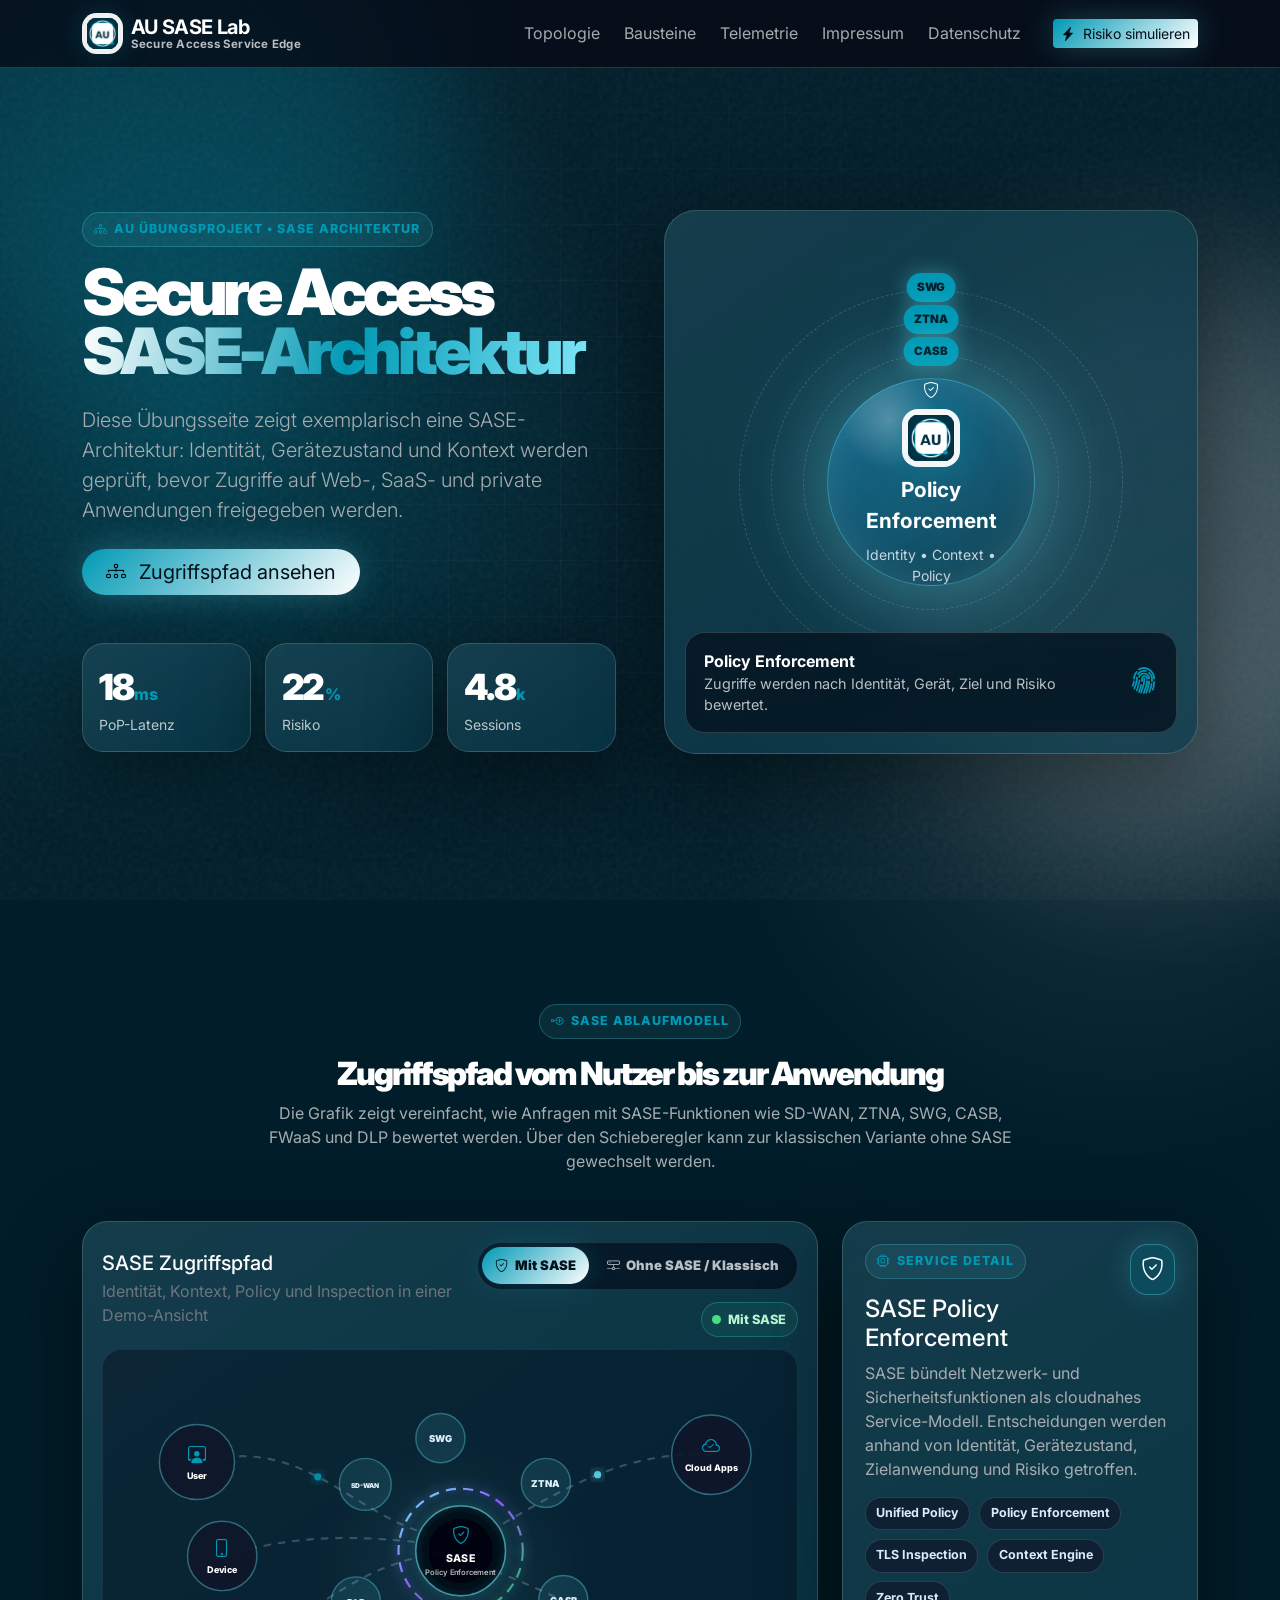
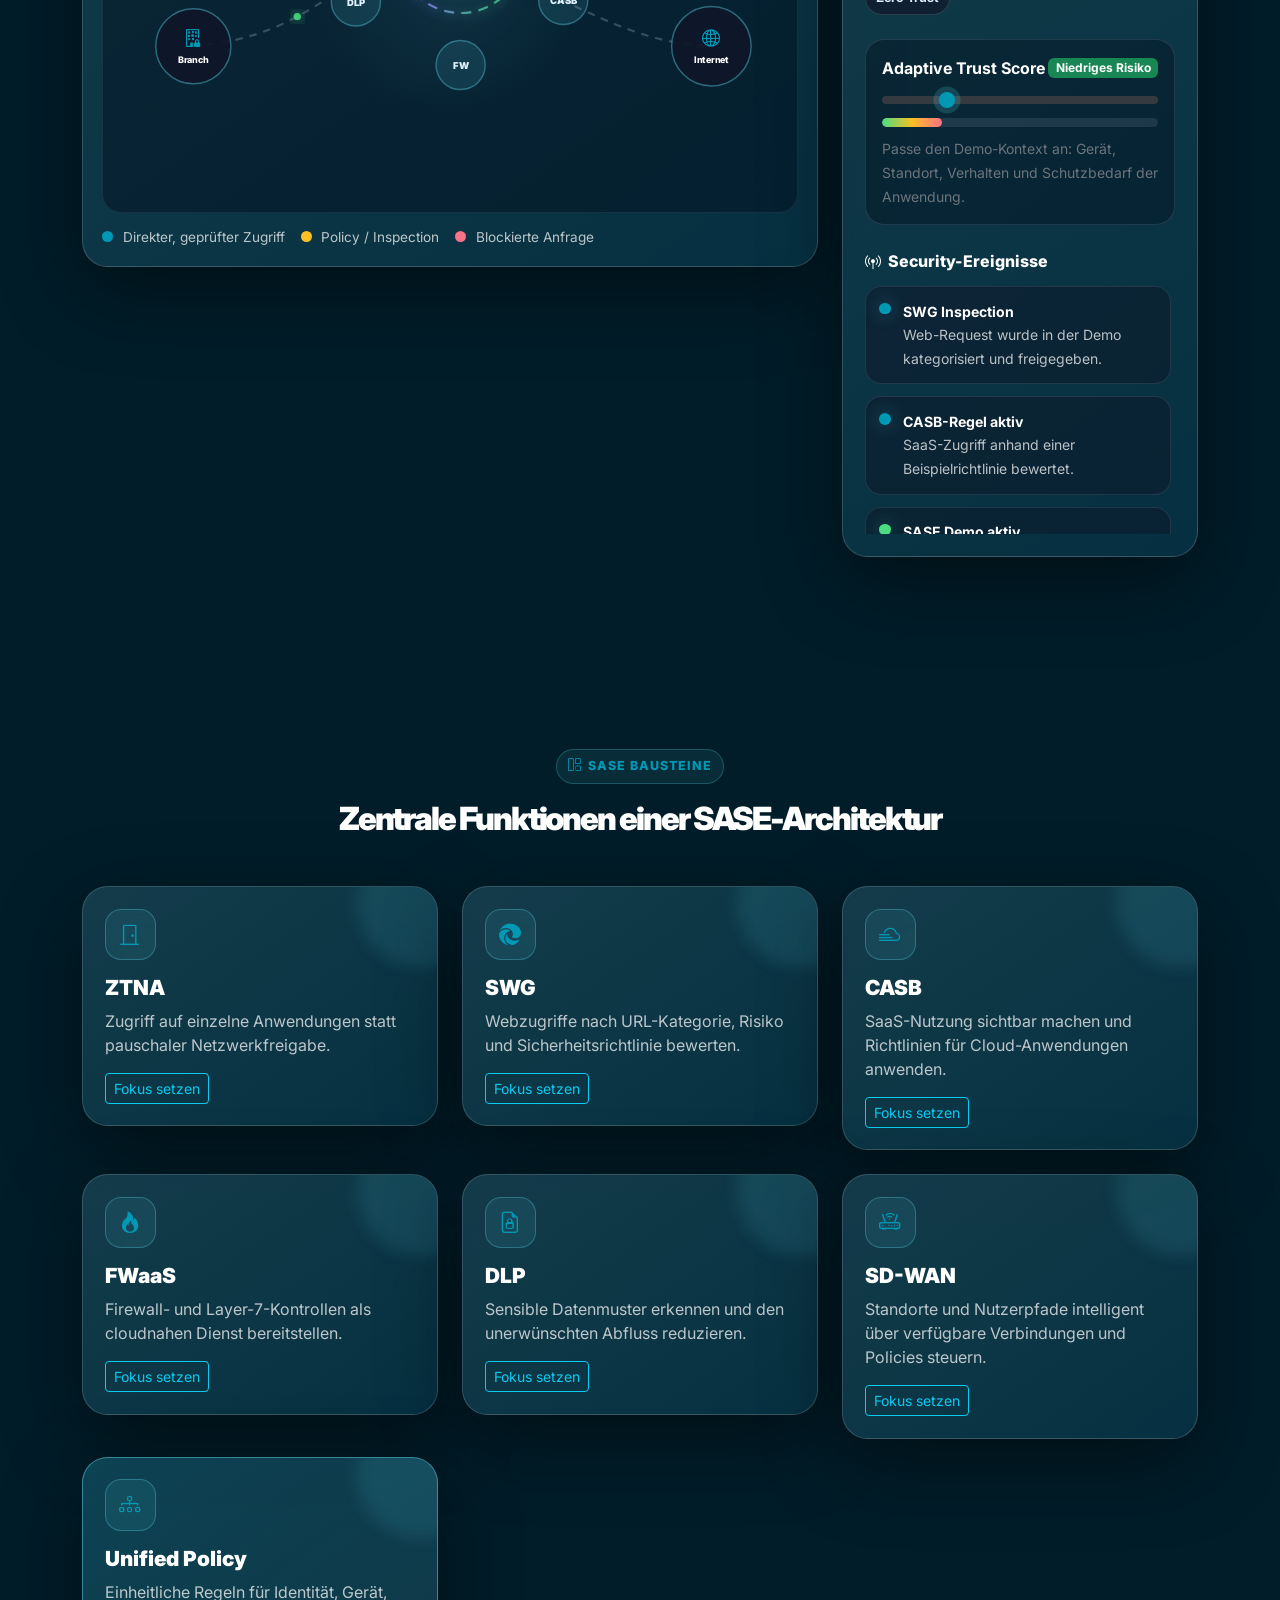
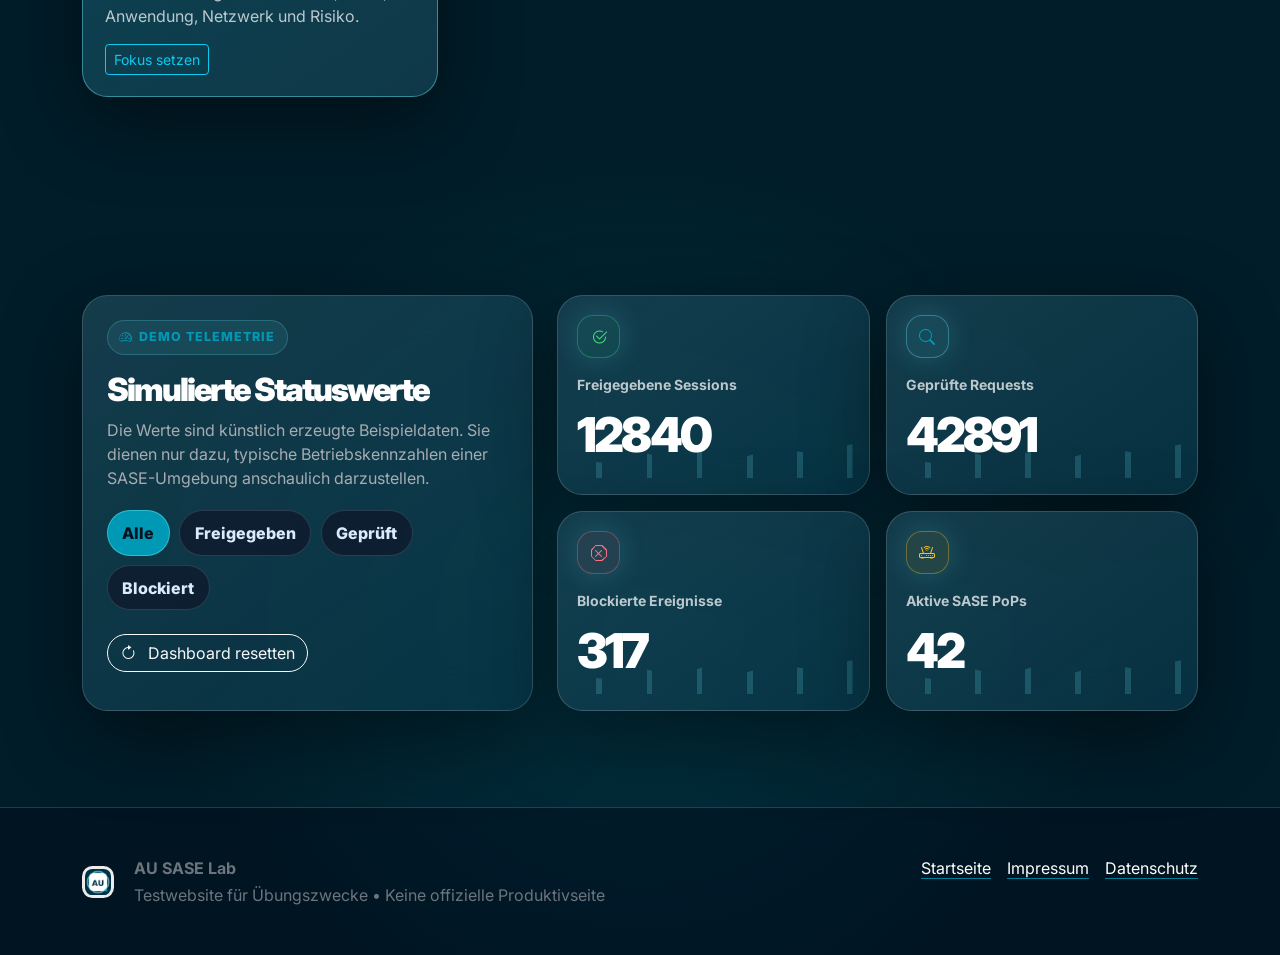
==== commit cf8f1996: "Add files via upload" ====
--- a/index.html
+++ b/index.html
@@ -38,7 +38,6 @@
       <div id="topNav" class="collapse navbar-collapse">
         <ul class="navbar-nav ms-auto align-items-lg-center gap-lg-2">
           <li class="nav-item"><a class="nav-link" href="#topology">Topologie</a></li>
-          <li class="nav-item"><a class="nav-link" href="#comparison">Vergleich</a></li>
           <li class="nav-item"><a class="nav-link" href="#capabilities">Bausteine</a></li>
           <li class="nav-item"><a class="nav-link" href="#telemetry">Telemetrie</a></li>
           <li class="nav-item"><a class="nav-link" href="impressum.html">Impressum</a></li>
@@ -70,10 +69,7 @@
 
             <div class="d-flex flex-wrap gap-3 mt-4">
               <button class="btn btn-primary btn-lg rounded-pill px-4" data-jump="#topology">
-                <i class="bi bi-diagram-3 me-2"></i> Architektur ansehen
-              </button>
-              <button class="btn btn-outline-light btn-lg rounded-pill px-4" data-jump="#comparison">
-                <i class="bi bi-arrow-left-right me-2"></i> Vergleich ansehen
+                <i class="bi bi-diagram-3 me-2"></i> Zugriffspfad ansehen
               </button>
             </div>
 
@@ -125,21 +121,31 @@
           <span class="eyebrow"><i class="bi bi-node-plus"></i> SASE Ablaufmodell</span>
           <h2 class="fw-black mt-3">Zugriffspfad vom Nutzer bis zur Anwendung</h2>
           <p class="text-secondary-emphasis">
-            Die Grafik zeigt vereinfacht, wie Anfragen über SASE-Funktionen wie ZTNA, SWG, CASB,
-            FWaaS und DLP bewertet werden. Die Simulation nutzt ausschließlich Beispieldaten.
+            Die Grafik zeigt vereinfacht, wie Anfragen mit SASE-Funktionen wie SD-WAN, ZTNA, SWG, CASB,
+            FWaaS und DLP bewertet werden. Über den Schieberegler kann zur klassischen Variante ohne SASE gewechselt werden.
           </p>
         </div>
 
         <div class="row g-4 align-items-stretch">
           <div class="col-xl-8">
-            <div class="topology-card glass-card" id="topologyCard">
+            <div class="topology-card glass-card" id="topologyCard" data-access-mode="sase">
               <div class="topology-header">
                 <div>
-                  <h3 class="h5 mb-1">SASE Zugriffspfad</h3>
-                  <span class="text-secondary">Identität, Kontext, Policy und Inspection in einer Demo-Ansicht</span>
-                </div>
-                <div class="status-pill">
-                  <span class="live-dot"></span> Live
+                  <h3 id="topologyModeTitle" class="h5 mb-1">SASE Zugriffspfad</h3>
+                  <span id="topologyModeSubtitle" class="text-secondary">Identität, Kontext, Policy und Inspection in einer Demo-Ansicht</span>
+                </div>
+                <div class="topology-actions">
+                  <div class="access-mode-switch" role="group" aria-label="Zugriffsmodus auswählen">
+                    <button class="access-mode-btn active" type="button" data-access-mode="sase" aria-pressed="true">
+                      <i class="bi bi-shield-check"></i> Mit SASE
+                    </button>
+                    <button class="access-mode-btn" type="button" data-access-mode="classic" aria-pressed="false">
+                      <i class="bi bi-hdd-network"></i> Ohne SASE / Klassisch
+                    </button>
+                  </div>
+                  <div class="status-pill">
+                    <span class="live-dot"></span> <span id="modeStatus">Mit SASE</span>
+                  </div>
                 </div>
               </div>
 
@@ -231,14 +237,14 @@
                     </foreignObject>
                   </g>
 
-                  <g class="node edge-node active" data-service="sase" transform="translate(495 278)" tabindex="0">
+                  <g id="coreNode" class="node edge-node active" data-service="sase" transform="translate(495 278)" tabindex="0">
                     <circle r="86" class="edge-ring"></circle>
                     <circle r="62" class="edge-core"></circle>
                     <foreignObject x="-66" y="-54" width="132" height="108">
                       <div class="node-html edge-html">
-                        <i class="bi bi-shield-check"></i>
-                        <span>SASE PoP</span>
-                        <small>Policy Enforcement</small>
+                        <i id="coreNodeIcon" class="bi bi-shield-check"></i>
+                        <span id="coreNodeTitle">SASE</span>
+                        <small id="coreNodeSubtitle">Policy Enforcement</small>
                       </div>
                     </foreignObject>
                   </g>
@@ -263,12 +269,16 @@
                     </foreignObject>
                   </g>
 
-                  <g class="service-ring" transform="translate(495 278)">
-                    <g class="service-node" data-service="swg" transform="translate(-40 -150)" tabindex="0">
+                  <g class="service-ring sase-only" transform="translate(495 278)">
+                    <g class="service-node wide-service" data-service="sdwan" transform="translate(-132 -92)" tabindex="0">
+                      <circle r="36"></circle>
+                      <text y="5">SD-WAN</text>
+                    </g>
+                    <g class="service-node" data-service="swg" transform="translate(-28 -156)" tabindex="0">
                       <circle r="34"></circle>
                       <text y="6">SWG</text>
                     </g>
-                    <g class="service-node" data-service="ztna" transform="translate(115 -96)" tabindex="0">
+                    <g class="service-node" data-service="ztna" transform="translate(118 -94)" tabindex="0">
                       <circle r="34"></circle>
                       <text y="6">ZTNA</text>
                     </g>
@@ -285,13 +295,30 @@
                       <text y="6">DLP</text>
                     </g>
                   </g>
+
+                  <g class="classic-ring classic-only" transform="translate(495 278)" aria-label="Klassische Zugriffskomponenten">
+                    <g class="classic-node" data-service="vpn" transform="translate(-120 -108)" tabindex="0">
+                      <circle r="36"></circle>
+                      <text y="6">VPN</text>
+                    </g>
+                    <g class="classic-node" data-service="central" transform="translate(124 -92)" tabindex="0">
+                      <circle r="38"></circle>
+                      <text y="-2">FW</text>
+                      <text y="13" class="subtext">Proxy</text>
+                    </g>
+                    <g class="classic-node" data-service="backhaul" transform="translate(0 156)" tabindex="0">
+                      <circle r="38"></circle>
+                      <text y="-2">WAN</text>
+                      <text y="13" class="subtext">Backhaul</text>
+                    </g>
+                  </g>
                 </svg>
               </div>
 
               <div class="legend-row">
-                <span><i class="legend-dot normal"></i> Freigegebene Anfrage</span>
-                <span><i class="legend-dot inspect"></i> Prüfung / Inspection</span>
-                <span><i class="legend-dot threat"></i> Blockierte Anfrage</span>
+                <span id="legendPrimary"><i class="legend-dot normal"></i> Direkter, geprüfter Zugriff</span>
+                <span id="legendSecondary"><i class="legend-dot inspect"></i> Policy / Inspection</span>
+                <span id="legendThreat"><i class="legend-dot threat"></i> Blockierte Anfrage</span>
               </div>
             </div>
           </div>
@@ -338,144 +365,6 @@
     </section>
 
 
-    <section id="comparison" class="section-pad comparison-section">
-      <div class="container">
-        <div class="section-heading text-center mx-auto">
-          <span class="eyebrow"><i class="bi bi-arrow-left-right"></i> Vergleich</span>
-          <h2 class="fw-black mt-3">Klassischer Zugriff ohne SASE im Vergleich</h2>
-          <p class="text-secondary-emphasis">
-            Der Vergleich zeigt vereinfacht, warum moderne Zugriffe anders bewertet werden müssen:
-            Nutzer, Geräte und Anwendungen befinden sich nicht mehr nur im Unternehmensnetz.
-          </p>
-        </div>
-
-        <div class="comparison-toggle glass-card p-2 mx-auto mb-4" role="group" aria-label="Vergleichsansicht auswählen">
-          <button class="compare-tab active" data-compare="classic">
-            <i class="bi bi-hdd-network"></i> Klassisch
-          </button>
-          <button class="compare-tab" data-compare="sase">
-            <i class="bi bi-shield-check"></i> Mit SASE
-          </button>
-        </div>
-
-        <div class="row g-4 align-items-stretch">
-          <div class="col-lg-6">
-            <article class="compare-card glass-card classic-flow active" data-compare-panel="classic">
-              <div class="compare-card-head">
-                <div>
-                  <span class="compare-kicker">Ohne SASE</span>
-                  <h3>Klassischer Remote-Access-Prozess</h3>
-                </div>
-                <span class="compare-badge warning">Netzwerkzentriert</span>
-              </div>
-
-              <div class="flow-lane classic-lane" aria-label="Klassischer Zugriffspfad ohne SASE">
-                <div class="flow-step">
-                  <i class="bi bi-person-laptop"></i>
-                  <strong>Nutzer</strong>
-                  <small>Extern oder mobil</small>
-                </div>
-                <div class="flow-arrow"><span></span></div>
-                <div class="flow-step">
-                  <i class="bi bi-key"></i>
-                  <strong>VPN</strong>
-                  <small>Tunnel ins Netzwerk</small>
-                </div>
-                <div class="flow-arrow"><span></span></div>
-                <div class="flow-step">
-                  <i class="bi bi-building-lock"></i>
-                  <strong>Zentrale Security</strong>
-                  <small>Firewall / Proxy</small>
-                </div>
-                <div class="flow-arrow"><span></span></div>
-                <div class="flow-step muted-step">
-                  <i class="bi bi-cloud"></i>
-                  <strong>Apps</strong>
-                  <small>SaaS / Internet / intern</small>
-                </div>
-              </div>
-
-              <ul class="compare-list">
-                <li><i class="bi bi-arrow-repeat"></i> Traffic wird häufig erst ins zentrale Netzwerk zurückgeführt.</li>
-                <li><i class="bi bi-diagram-2"></i> VPN-Zugriff ist oft näher am Netzwerk als an der einzelnen Anwendung.</li>
-                <li><i class="bi bi-sliders"></i> Richtlinien, Logs und Prüfungen liegen häufig in mehreren Systemen.</li>
-                <li><i class="bi bi-hourglass-split"></i> SaaS- und Cloud-Zugriffe können durch Umwege unnötig langsam wirken.</li>
-              </ul>
-            </article>
-          </div>
-
-          <div class="col-lg-6">
-            <article class="compare-card glass-card sase-flow" data-compare-panel="sase">
-              <div class="compare-card-head">
-                <div>
-                  <span class="compare-kicker">Mit SASE</span>
-                  <h3>Kontextbasierter Zugriff über SASE</h3>
-                </div>
-                <span class="compare-badge success">Policybasiert</span>
-              </div>
-
-              <div class="flow-lane sase-lane" aria-label="SASE Zugriffspfad">
-                <div class="flow-step">
-                  <i class="bi bi-person-check"></i>
-                  <strong>Nutzer</strong>
-                  <small>Identität + MFA</small>
-                </div>
-                <div class="flow-arrow"><span></span></div>
-                <div class="flow-step">
-                  <i class="bi bi-phone-check"></i>
-                  <strong>Gerät</strong>
-                  <small>Posture Check</small>
-                </div>
-                <div class="flow-arrow"><span></span></div>
-                <div class="flow-step active-step">
-                  <i class="bi bi-shield-lock"></i>
-                  <strong>SASE PoP</strong>
-                  <small>Policy Enforcement</small>
-                </div>
-                <div class="flow-arrow"><span></span></div>
-                <div class="flow-step">
-                  <i class="bi bi-cloud-check"></i>
-                  <strong>App</strong>
-                  <small>Nur erlaubter Zugriff</small>
-                </div>
-              </div>
-
-              <ul class="compare-list">
-                <li><i class="bi bi-person-badge"></i> Entscheidungen berücksichtigen Identität, Gerät, Ziel, Standort und Risiko.</li>
-                <li><i class="bi bi-door-closed"></i> Zugriff erfolgt anwendungsbezogen statt als pauschale Netzwerkfreigabe.</li>
-                <li><i class="bi bi-funnel"></i> Web-, SaaS- und Datenflüsse können einheitlich geprüft werden.</li>
-                <li><i class="bi bi-lightning-charge"></i> Der nächstgelegene SASE PoP kann Umwege über das zentrale Netz reduzieren.</li>
-              </ul>
-            </article>
-          </div>
-        </div>
-
-        <div class="row g-4 mt-2">
-          <div class="col-md-4">
-            <div class="contrast-tile glass-card">
-              <i class="bi bi-signpost-split"></i>
-              <h4>Zugriffsmodell</h4>
-              <p>Klassisch startet häufig mit Netzwerkzugang. SASE bewertet stärker den konkreten Zugriff auf eine Anwendung.</p>
-            </div>
-          </div>
-          <div class="col-md-4">
-            <div class="contrast-tile glass-card">
-              <i class="bi bi-shield-check"></i>
-              <h4>Security-Prüfung</h4>
-              <p>Bei SASE werden Sicherheitsfunktionen näher am Nutzer und konsistenter über verschiedene Ziele hinweg angewendet.</p>
-            </div>
-          </div>
-          <div class="col-md-4">
-            <div class="contrast-tile glass-card">
-              <i class="bi bi-cloud-arrow-up"></i>
-              <h4>Cloud-Nutzung</h4>
-              <p>Für SaaS, Internet und mobile Arbeit ist ein direkter, geprüfter Zugriff oft passender als zentraler Backhaul.</p>
-            </div>
-          </div>
-        </div>
-      </div>
-    </section>
-
     <section id="capabilities" class="section-pad">
       <div class="container">
         <div class="section-heading mx-auto text-center">
@@ -521,6 +410,14 @@
               <i class="bi bi-file-earmark-lock"></i>
               <h3>DLP</h3>
               <p>Sensible Datenmuster erkennen und den unerwünschten Abfluss reduzieren.</p>
+              <button class="btn btn-sm btn-outline-info">Fokus setzen</button>
+            </article>
+          </div>
+          <div class="col-md-6 col-xl-4">
+            <article class="cap-card glass-card" data-service="sdwan">
+              <i class="bi bi-router"></i>
+              <h3>SD-WAN</h3>
+              <p>Standorte und Nutzerpfade intelligent über verfügbare Verbindungen und Policies steuern.</p>
               <button class="btn btn-sm btn-outline-info">Fokus setzen</button>
             </article>
           </div>
--- a/styles.css
+++ b/styles.css
@@ -969,277 +969,6 @@
   }
 }
 
-
-/* Vergleich: klassischer Zugriff vs. SASE */
-.comparison-section {
-  position: relative;
-}
-
-.comparison-toggle {
-  width: fit-content;
-  display: flex;
-  gap: 0.35rem;
-  border-radius: 999px;
-}
-
-.compare-tab {
-  border: 0;
-  display: inline-flex;
-  align-items: center;
-  gap: 0.45rem;
-  padding: 0.68rem 1rem;
-  border-radius: 999px;
-  color: var(--muted);
-  background: transparent;
-  font-weight: 900;
-  transition: 200ms ease;
-}
-
-.compare-tab:hover,
-.compare-tab.active {
-  color: #06111f;
-  background: var(--au-white);
-  box-shadow: 0 0 28px rgba(0, 153, 181, 0.22);
-}
-
-.compare-card {
-  height: 100%;
-  padding: clamp(1.1rem, 2.5vw, 1.45rem);
-  transition: transform 220ms ease, border-color 220ms ease, opacity 220ms ease, filter 220ms ease;
-}
-
-.compare-card.active {
-  transform: translateY(-4px);
-  border-color: rgba(0, 153, 181, 0.56);
-}
-
-.compare-card.dimmed {
-  opacity: 0.62;
-  filter: saturate(0.75);
-}
-
-.compare-card-head {
-  display: flex;
-  align-items: flex-start;
-  justify-content: space-between;
-  gap: 1rem;
-  margin-bottom: 1.15rem;
-}
-
-.compare-card h3 {
-  margin: 0.15rem 0 0;
-  font-weight: 900;
-  letter-spacing: -0.04em;
-}
-
-.compare-kicker {
-  color: var(--cyan);
-  font-size: 0.76rem;
-  font-weight: 900;
-  text-transform: uppercase;
-  letter-spacing: 0.08em;
-}
-
-.compare-badge {
-  flex: 0 0 auto;
-  padding: 0.42rem 0.65rem;
-  border-radius: 999px;
-  font-size: 0.78rem;
-  font-weight: 900;
-}
-
-.compare-badge.warning {
-  color: #fde68a;
-  background: rgba(251, 191, 36, 0.12);
-  border: 1px solid rgba(251, 191, 36, 0.24);
-}
-
-.compare-badge.success {
-  color: #bbf7d0;
-  background: rgba(74, 222, 128, 0.10);
-  border: 1px solid rgba(74, 222, 128, 0.24);
-}
-
-.flow-lane {
-  position: relative;
-  display: grid;
-  grid-template-columns: 1fr auto 1fr auto 1fr auto 1fr;
-  align-items: center;
-  gap: 0.75rem;
-  min-height: 9.5rem;
-  margin: 1.1rem 0 1.25rem;
-  padding: 1rem;
-  border: 1px solid rgba(148, 163, 184, 0.14);
-  border-radius: 1.35rem;
-  background:
-    radial-gradient(circle at 30% 20%, rgba(0, 153, 181, 0.12), transparent 34%),
-    rgba(2, 6, 23, 0.30);
-  overflow: hidden;
-}
-
-.flow-lane::before {
-  content: "";
-  position: absolute;
-  top: 50%;
-  left: 1.2rem;
-  width: 0.9rem;
-  height: 0.9rem;
-  border-radius: 999px;
-  background: var(--au-cyan);
-  box-shadow: 0 0 24px rgba(0, 153, 181, 0.65);
-  transform: translateY(-50%);
-  animation: accessPacket 4.5s ease-in-out infinite;
-}
-
-.classic-lane::before {
-  background: var(--yellow);
-  box-shadow: 0 0 24px rgba(251, 191, 36, 0.58);
-  animation-duration: 5.6s;
-}
-
-@keyframes accessPacket {
-  0% { left: 1.2rem; opacity: 0; }
-  10% { opacity: 1; }
-  50% { opacity: 1; }
-  90% { opacity: 1; }
-  100% { left: calc(100% - 2.1rem); opacity: 0; }
-}
-
-.flow-step {
-  position: relative;
-  z-index: 1;
-  min-height: 7rem;
-  display: grid;
-  place-items: center;
-  align-content: center;
-  gap: 0.25rem;
-  padding: 0.8rem 0.55rem;
-  border: 1px solid rgba(148, 163, 184, 0.18);
-  border-radius: 1.1rem;
-  text-align: center;
-  background: rgba(15, 23, 42, 0.62);
-}
-
-.flow-step i {
-  color: var(--cyan);
-  font-size: 1.5rem;
-}
-
-.flow-step strong {
-  font-size: 0.86rem;
-  line-height: 1.1;
-}
-
-.flow-step small {
-  color: var(--muted);
-  font-size: 0.68rem;
-  line-height: 1.15;
-}
-
-.active-step {
-  border-color: rgba(0, 153, 181, 0.58);
-  box-shadow: inset 0 0 26px rgba(0, 153, 181, 0.10), 0 0 30px rgba(0, 153, 181, 0.12);
-}
-
-.muted-step {
-  opacity: 0.8;
-}
-
-.flow-arrow {
-  position: relative;
-  z-index: 1;
-  width: 1.45rem;
-  height: 0.18rem;
-  border-radius: 999px;
-  background: rgba(148, 163, 184, 0.25);
-  overflow: hidden;
-}
-
-.flow-arrow::after {
-  content: "";
-  position: absolute;
-  right: 0;
-  top: 50%;
-  width: 0.44rem;
-  height: 0.44rem;
-  border-top: 2px solid rgba(255, 255, 255, 0.52);
-  border-right: 2px solid rgba(255, 255, 255, 0.52);
-  transform: translateY(-50%) rotate(45deg);
-}
-
-.flow-arrow span {
-  display: block;
-  height: 100%;
-  width: 65%;
-  border-radius: inherit;
-  background: var(--au-cyan);
-  animation: arrowPulse 1.6s ease-in-out infinite;
-}
-
-.classic-lane .flow-arrow span {
-  background: var(--yellow);
-  animation-duration: 2.1s;
-}
-
-@keyframes arrowPulse {
-  from { transform: translateX(-120%); opacity: 0; }
-  50% { opacity: 1; }
-  to { transform: translateX(180%); opacity: 0; }
-}
-
-.compare-list {
-  display: grid;
-  gap: 0.7rem;
-  margin: 0;
-  padding: 0;
-  list-style: none;
-}
-
-.compare-list li {
-  display: flex;
-  gap: 0.65rem;
-  color: var(--muted);
-  line-height: 1.45;
-}
-
-.compare-list i {
-  flex: 0 0 auto;
-  margin-top: 0.12rem;
-  color: var(--cyan);
-}
-
-.classic-flow .compare-list i {
-  color: var(--yellow);
-}
-
-.contrast-tile {
-  height: 100%;
-  padding: 1.25rem;
-}
-
-.contrast-tile i {
-  display: inline-grid;
-  place-items: center;
-  width: 2.7rem;
-  height: 2.7rem;
-  margin-bottom: 0.9rem;
-  border: 1px solid rgba(0, 153, 181, 0.28);
-  border-radius: 1rem;
-  color: var(--cyan);
-  background: rgba(0, 153, 181, 0.08);
-  font-size: 1.25rem;
-}
-
-.contrast-tile h4 {
-  font-size: 1.05rem;
-  font-weight: 900;
-}
-
-.contrast-tile p {
-  margin: 0;
-  color: var(--muted);
-}
-
 footer {
   border-top: 1px solid var(--line);
   background: rgba(2, 6, 23, 0.38);
@@ -1387,3 +1116,170 @@
 }
 
 .footer-brand .footer-icon { flex: 0 0 auto; }
+
+/* Integrierter Modus-Schieberegler im Zugriffspfad */
+.topology-actions {
+  display: flex;
+  align-items: center;
+  justify-content: flex-end;
+  gap: 0.75rem;
+  flex-wrap: wrap;
+}
+
+.access-mode-switch {
+  position: relative;
+  display: inline-flex;
+  gap: 0.28rem;
+  padding: 0.28rem;
+  border: 1px solid rgba(148, 163, 184, 0.18);
+  border-radius: 999px;
+  background: rgba(2, 6, 23, 0.56);
+  box-shadow: inset 0 0 28px rgba(0, 0, 0, 0.20);
+}
+
+.access-mode-btn {
+  position: relative;
+  z-index: 1;
+  border: 0;
+  display: inline-flex;
+  align-items: center;
+  gap: 0.42rem;
+  padding: 0.55rem 0.82rem;
+  border-radius: 999px;
+  color: var(--muted);
+  background: transparent;
+  font-size: 0.82rem;
+  font-weight: 900;
+  transition: color 220ms ease, background 220ms ease, box-shadow 220ms ease, transform 220ms ease;
+}
+
+.access-mode-btn:hover {
+  color: var(--au-white);
+  transform: translateY(-1px);
+}
+
+.access-mode-btn.active {
+  color: #03101b;
+  background: linear-gradient(135deg, var(--au-cyan), var(--au-white));
+  box-shadow: 0 0 28px rgba(0, 153, 181, 0.24);
+}
+
+.classic-only {
+  opacity: 0;
+  pointer-events: none;
+  transform-box: fill-box;
+  transform-origin: center;
+  transform: scale(0.94);
+  transition: opacity 260ms ease, transform 260ms ease;
+}
+
+.sase-only {
+  opacity: 1;
+  transform-box: fill-box;
+  transform-origin: center;
+  transition: opacity 260ms ease, transform 260ms ease;
+}
+
+.topology-card.classic-mode .sase-only {
+  opacity: 0;
+  pointer-events: none;
+  transform: scale(0.94);
+}
+
+.topology-card.classic-mode .classic-only {
+  opacity: 1;
+  pointer-events: auto;
+  transform: scale(1);
+}
+
+.topology-card.mode-switching .edge-node,
+.topology-card.mode-switching .paths,
+.topology-card.mode-switching .packets,
+.topology-card.mode-switching .service-ring,
+.topology-card.mode-switching .classic-ring {
+  animation: modeFlash 520ms ease;
+}
+
+@keyframes modeFlash {
+  0% { opacity: 0.18; filter: blur(2px); }
+  100% { opacity: 1; filter: blur(0); }
+}
+
+.classic-node {
+  cursor: pointer;
+}
+
+.classic-node circle {
+  fill: rgba(251, 191, 36, 0.10);
+  stroke: rgba(251, 191, 36, 0.45);
+  stroke-width: 2;
+  transition: 220ms ease;
+}
+
+.classic-node:hover circle,
+.classic-node.active circle {
+  fill: rgba(251, 191, 36, 0.22);
+  stroke: var(--yellow);
+  filter: url(#softGlow);
+}
+
+.classic-node text {
+  text-anchor: middle;
+  fill: #fef3c7;
+  font-size: 0.82rem;
+  font-weight: 900;
+  pointer-events: none;
+}
+
+.classic-node .subtext {
+  font-size: 0.55rem;
+  fill: rgba(254, 243, 199, 0.82);
+}
+
+.wide-service text {
+  font-size: 0.58rem;
+}
+
+.topology-card.classic-mode .flow-line {
+  stroke: rgba(251, 191, 36, 0.46);
+  stroke-dasharray: 10 16;
+  animation-duration: 3.1s;
+}
+
+.topology-card.classic-mode .packet {
+  fill: var(--yellow);
+}
+
+.topology-card.classic-mode .edge-ring {
+  stroke: rgba(251, 191, 36, 0.82) !important;
+  animation-duration: 18s;
+}
+
+.topology-card.classic-mode .edge-core {
+  stroke: rgba(251, 191, 36, 0.55) !important;
+  fill: rgba(31, 24, 8, 0.78) !important;
+}
+
+.topology-card.classic-mode .node-html i {
+  color: var(--yellow);
+}
+
+.topology-card.classic-mode .legend-dot.normal,
+.topology-card.classic-mode .legend-dot.inspect {
+  background: var(--yellow);
+}
+
+@media (max-width: 991.98px) {
+  .topology-actions {
+    justify-content: flex-start;
+  }
+
+  .access-mode-switch {
+    width: 100%;
+  }
+
+  .access-mode-btn {
+    flex: 1 1 0;
+    justify-content: center;
+  }
+}
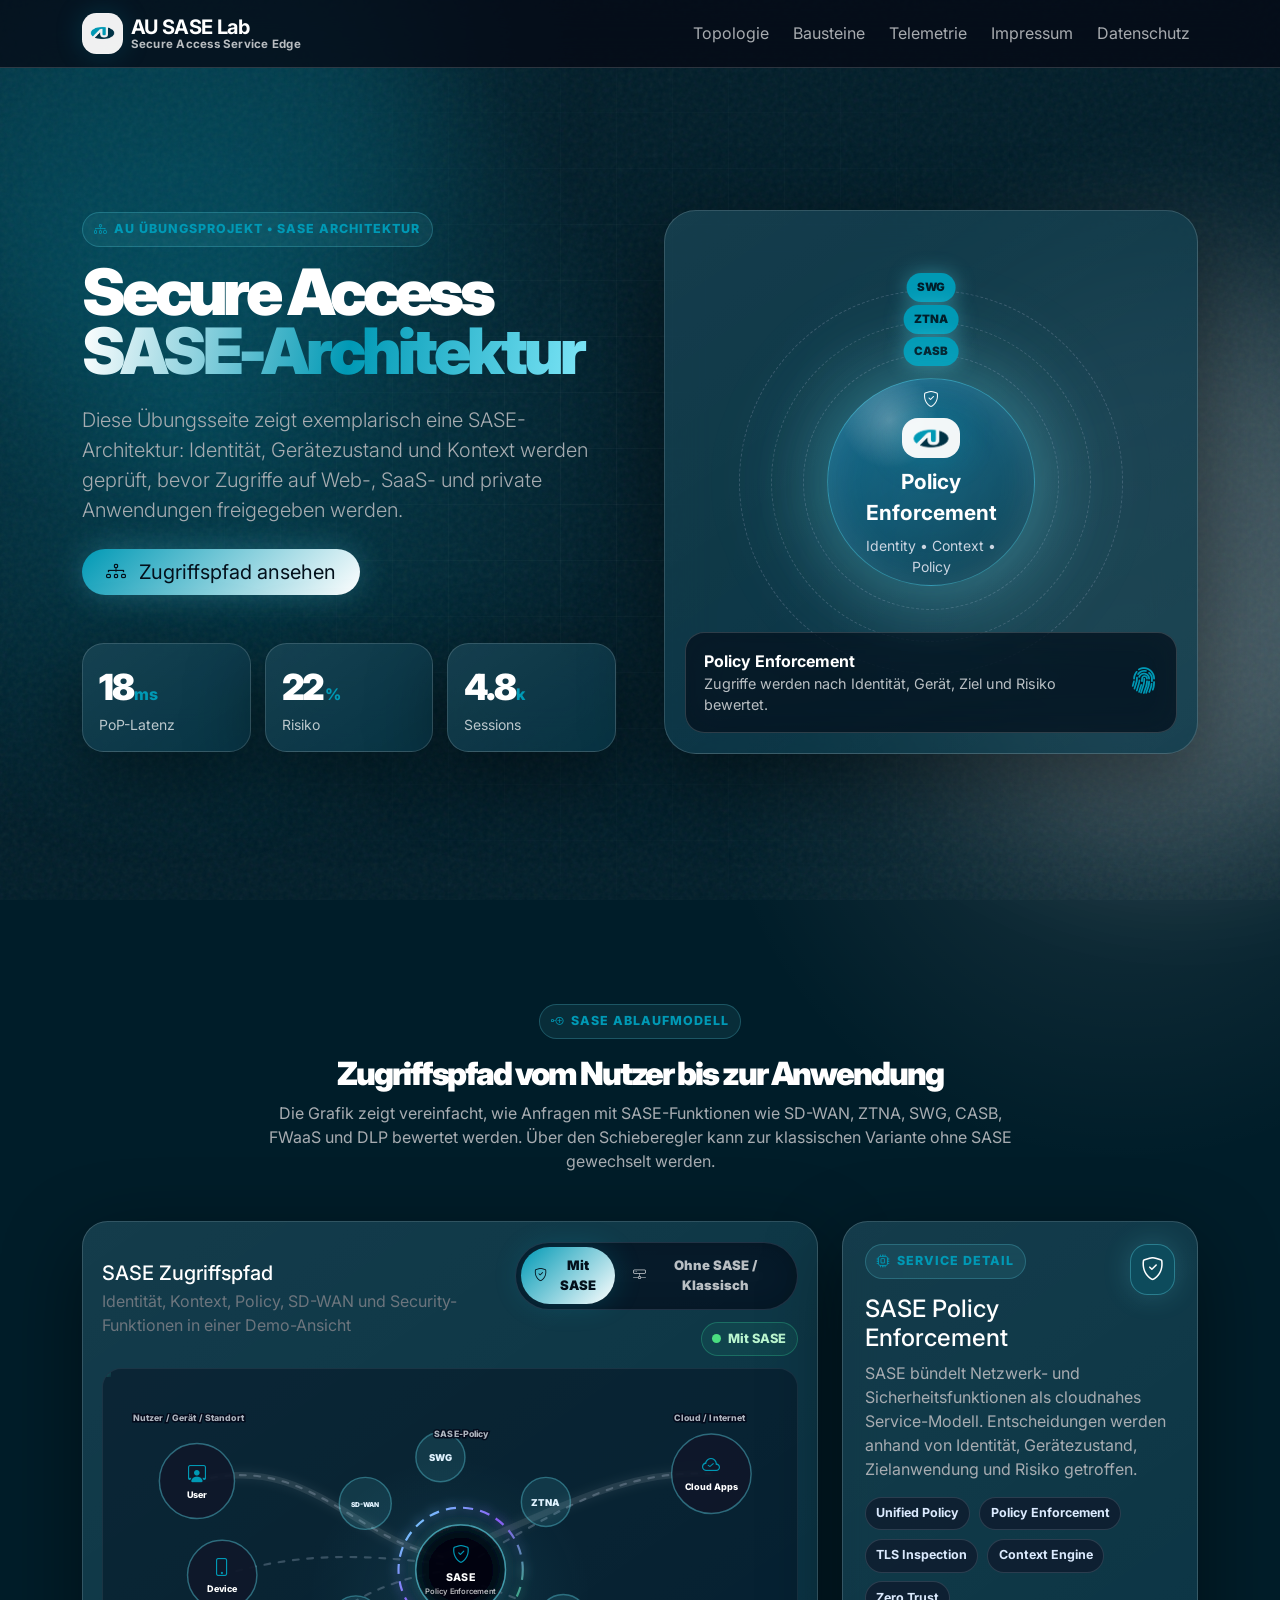
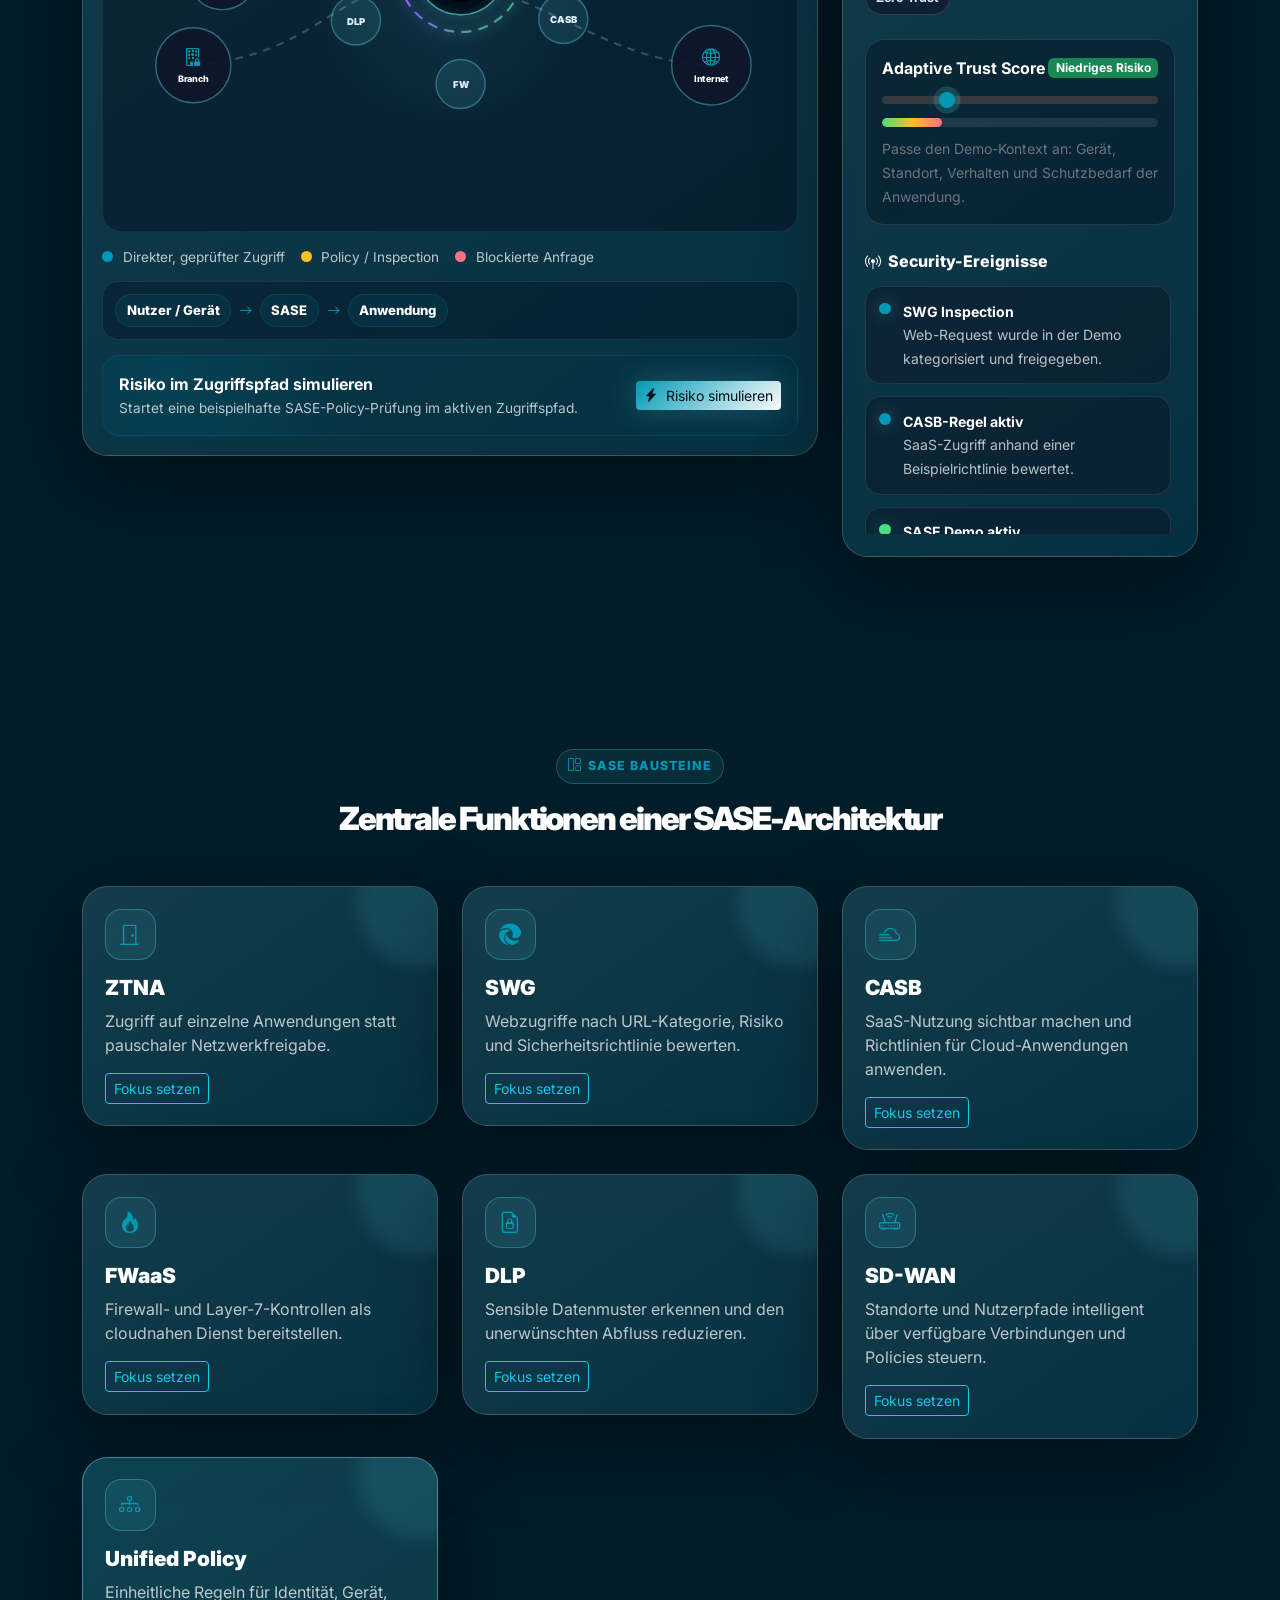
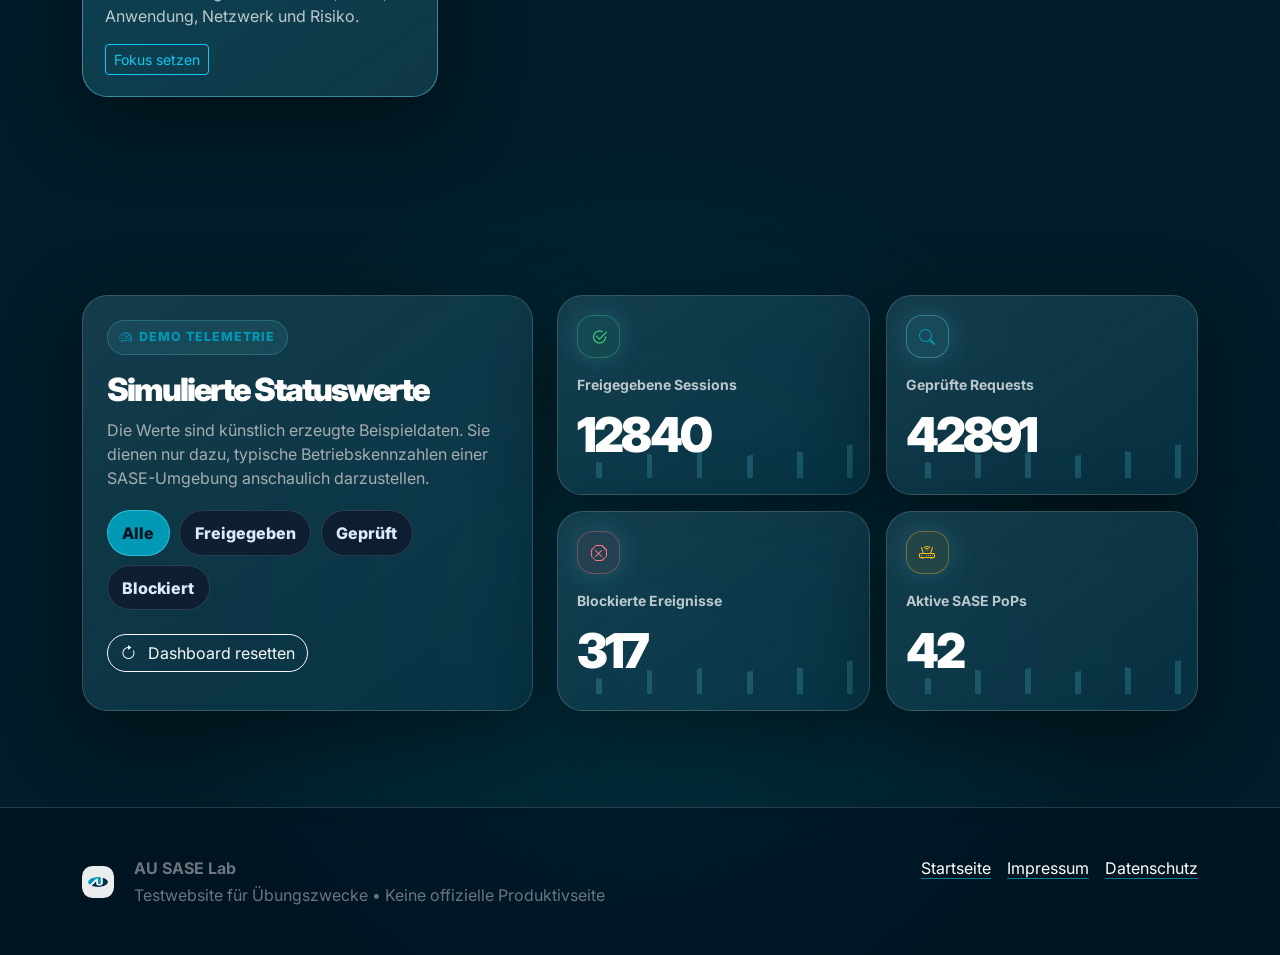
==== commit d6905447: "Add files via upload" ====
--- a/index.html
+++ b/index.html
@@ -23,34 +23,7 @@
   <div class="aurora aurora-1"></div>
   <div class="aurora aurora-2"></div>
 
-  <nav class="navbar navbar-expand-lg fixed-top nav-blur">
-    <div class="container">
-      <a class="navbar-brand fw-bold d-flex align-items-center gap-2" href="#" aria-label="AU SASE Lab Startseite">
-        <img src="icon.png" alt="AU Icon" class="brand-logo" onerror="this.style.display='none'">
-        <span class="brand-wording">
-          <span>AU SASE Lab</span>
-          <small>Secure Access Service Edge</small>
-        </span>
-      </a>
-      <button class="navbar-toggler" type="button" data-bs-toggle="collapse" data-bs-target="#topNav">
-        <span class="navbar-toggler-icon"></span>
-      </button>
-      <div id="topNav" class="collapse navbar-collapse">
-        <ul class="navbar-nav ms-auto align-items-lg-center gap-lg-2">
-          <li class="nav-item"><a class="nav-link" href="#topology">Topologie</a></li>
-          <li class="nav-item"><a class="nav-link" href="#capabilities">Bausteine</a></li>
-          <li class="nav-item"><a class="nav-link" href="#telemetry">Telemetrie</a></li>
-          <li class="nav-item"><a class="nav-link" href="impressum.html">Impressum</a></li>
-          <li class="nav-item"><a class="nav-link" href="datenschutz.html">Datenschutz</a></li>
-          <li class="nav-item">
-            <button id="simulateThreat" class="btn btn-sm btn-glow ms-lg-3">
-              <i class="bi bi-lightning-charge-fill me-1"></i> Risiko simulieren
-            </button>
-          </li>
-        </ul>
-      </div>
-    </div>
-  </nav>
+  <div data-include="header"></div>
 
   <main>
     <section class="hero-section">
@@ -171,6 +144,7 @@
                     <path id="pathDeviceEdge" d="M165 285 C270 255 350 255 470 270" />
                     <path id="pathEdgeCloud" d="M520 260 C640 190 720 140 840 145" />
                     <path id="pathEdgeApp" d="M525 300 C655 345 720 405 842 410" />
+                    <path id="pathRouteSweep" d="M130 155 C285 115 345 235 470 260 C640 190 720 140 840 145" />
                   </defs>
 
                   <g class="paths">
@@ -179,6 +153,18 @@
                     <use href="#pathDeviceEdge" class="flow-line"></use>
                     <use href="#pathEdgeCloud" class="flow-line"></use>
                     <use href="#pathEdgeApp" class="flow-line"></use>
+                  </g>
+
+                  <g class="route-highlight" aria-hidden="true">
+                    <use href="#pathRouteSweep" class="route-highlight-line"></use>
+                  </g>
+
+                  <g id="modeSweep" class="mode-sweep" aria-hidden="true">
+                    <circle r="8"></circle>
+                    <circle r="22" class="mode-sweep-pulse"></circle>
+                    <animateMotion id="modeSweepMotion" dur="1.45s" begin="indefinite" fill="freeze">
+                      <mpath href="#pathRouteSweep"/>
+                    </animateMotion>
                   </g>
 
                   <g class="packets">
@@ -303,14 +289,20 @@
                     </g>
                     <g class="classic-node" data-service="central" transform="translate(124 -92)" tabindex="0">
                       <circle r="38"></circle>
-                      <text y="-2">FW</text>
-                      <text y="13" class="subtext">Proxy</text>
+                      <text y="-2">Proxy</text>
+                      <text y="13" class="subtext">FW</text>
                     </g>
                     <g class="classic-node" data-service="backhaul" transform="translate(0 156)" tabindex="0">
                       <circle r="38"></circle>
-                      <text y="-2">WAN</text>
-                      <text y="13" class="subtext">Backhaul</text>
-                    </g>
+                      <text y="-2">DC</text>
+                      <text y="13" class="subtext">Hub</text>
+                    </g>
+                  </g>
+
+                  <g class="route-labels" aria-hidden="true">
+                    <text id="routeLabelLeft" x="118" y="72">Nutzer / Gerät / Standort</text>
+                    <text id="routeLabelCore" x="496" y="94">SASE-Policy</text>
+                    <text id="routeLabelRight" x="840" y="72">Cloud / Internet</text>
                   </g>
                 </svg>
               </div>
@@ -319,6 +311,24 @@
                 <span id="legendPrimary"><i class="legend-dot normal"></i> Direkter, geprüfter Zugriff</span>
                 <span id="legendSecondary"><i class="legend-dot inspect"></i> Policy / Inspection</span>
                 <span id="legendThreat"><i class="legend-dot threat"></i> Blockierte Anfrage</span>
+              </div>
+
+              <div class="route-stepper" id="routeStepper" aria-label="Aktueller Zugriffspfad">
+                <span>Nutzer / Gerät</span>
+                <i class="bi bi-arrow-right"></i>
+                <span>SASE</span>
+                <i class="bi bi-arrow-right"></i>
+                <span>Anwendung</span>
+              </div>
+
+              <div class="topology-sim-panel">
+                <div>
+                  <strong>Risiko im Zugriffspfad simulieren</strong>
+                  <span id="simulationHint">Startet eine beispielhafte Policy-Prüfung im aktiven Modus.</span>
+                </div>
+                <button id="simulateThreat" class="btn btn-sm btn-glow">
+                  <i class="bi bi-lightning-charge-fill me-1"></i> Risiko simulieren
+                </button>
               </div>
             </div>
           </div>
@@ -493,22 +503,7 @@
     </section>
   </main>
 
-  <footer class="py-5">
-    <div class="container d-flex flex-column flex-lg-row justify-content-between gap-4 text-secondary">
-      <div class="footer-brand">
-        <img src="icon.png" alt="AU Icon" class="footer-icon" onerror="this.style.display='none'">
-        <div>
-          <strong>AU SASE Lab</strong>
-          <span>Testwebsite für Übungszwecke • Keine offizielle Produktivseite</span>
-        </div>
-      </div>
-      <div class="footer-links">
-        <a href="index.html">Startseite</a>
-        <a href="impressum.html">Impressum</a>
-        <a href="datenschutz.html">Datenschutz</a>
-      </div>
-    </div>
-  </footer>
+  <div data-include="footer"></div>
 
   <!-- Bootstrap JS + Eigene Logik -->
   <script src="https://cdn.jsdelivr.net/npm/bootstrap@5.3.3/dist/js/bootstrap.bundle.min.js"></script>
--- a/styles.css
+++ b/styles.css
@@ -1283,3 +1283,207 @@
     justify-content: center;
   }
 }
+
+/* Gemeinsame Header/Footer werden über partials/header.html und partials/footer.html geladen. */
+[data-include="header"]:empty {
+  min-height: 4.5rem;
+}
+
+/* Verbesserte Umschaltanimation für SASE/Klassisch */
+.svg-shell {
+  position: relative;
+}
+
+.svg-shell::after {
+  content: "";
+  position: absolute;
+  inset: 0;
+  pointer-events: none;
+  opacity: 0;
+  transform: translateX(-105%);
+  background: linear-gradient(90deg, transparent, rgba(0, 153, 181, 0.22), rgba(255,255,255,0.24), transparent);
+}
+
+.topology-card.mode-switching .svg-shell::after {
+  animation: topologyScan 720ms ease-out;
+}
+
+@keyframes topologyScan {
+  0% { opacity: 0; transform: translateX(-105%); }
+  20% { opacity: 1; }
+  100% { opacity: 0; transform: translateX(105%); }
+}
+
+.topology-card.mode-switching #saseSvg {
+  animation: topologyMorph 720ms ease;
+}
+
+@keyframes topologyMorph {
+  0% { transform: scale(0.992); filter: saturate(1) blur(0); }
+  42% { transform: scale(0.974); filter: saturate(1.3) blur(1.5px); opacity: 0.74; }
+  100% { transform: scale(1); filter: saturate(1) blur(0); opacity: 1; }
+}
+
+.route-highlight-line {
+  fill: none;
+  stroke: rgba(255, 255, 255, 0.16);
+  stroke-width: 9;
+  stroke-linecap: round;
+  opacity: 0.56;
+  filter: url(#softGlow);
+}
+
+.topology-card.classic-mode .route-highlight-line {
+  stroke: rgba(251, 191, 36, 0.24);
+}
+
+.mode-sweep {
+  opacity: 0;
+  filter: url(#softGlow);
+  transition: opacity 160ms ease;
+}
+
+.mode-sweep.active {
+  opacity: 1;
+}
+
+.mode-sweep circle:first-child {
+  fill: var(--au-white);
+}
+
+.mode-sweep-pulse {
+  fill: transparent;
+  stroke: var(--au-cyan);
+  stroke-width: 2.5;
+  animation: sweepPulse 800ms ease-out infinite;
+}
+
+.topology-card.classic-mode .mode-sweep-pulse {
+  stroke: var(--yellow);
+}
+
+@keyframes sweepPulse {
+  to { r: 34; opacity: 0; }
+}
+
+.route-labels text {
+  text-anchor: middle;
+  fill: rgba(226, 232, 240, 0.76);
+  font-size: 0.76rem;
+  font-weight: 800;
+  letter-spacing: 0.015em;
+  paint-order: stroke;
+  stroke: rgba(2, 6, 23, 0.82);
+  stroke-width: 4px;
+}
+
+.topology-card.classic-mode .route-labels text {
+  fill: rgba(254, 243, 199, 0.86);
+}
+
+.route-stepper {
+  display: flex;
+  align-items: center;
+  flex-wrap: wrap;
+  gap: 0.5rem;
+  margin-top: 0.9rem;
+  padding: 0.75rem;
+  border: 1px solid rgba(148, 163, 184, 0.14);
+  border-radius: 1rem;
+  background: rgba(2, 6, 23, 0.30);
+  color: var(--muted);
+  font-size: 0.82rem;
+}
+
+.route-stepper span {
+  display: inline-flex;
+  align-items: center;
+  min-height: 2rem;
+  padding: 0.35rem 0.65rem;
+  border-radius: 999px;
+  border: 1px solid rgba(0, 153, 181, 0.18);
+  background: rgba(0, 153, 181, 0.09);
+  color: var(--au-white);
+  font-weight: 800;
+}
+
+.route-stepper i {
+  color: var(--au-cyan);
+}
+
+.topology-card.classic-mode .route-stepper span {
+  border-color: rgba(251, 191, 36, 0.28);
+  background: rgba(251, 191, 36, 0.10);
+}
+
+.topology-card.classic-mode .route-stepper i {
+  color: var(--yellow);
+}
+
+.topology-sim-panel {
+  display: flex;
+  align-items: center;
+  justify-content: space-between;
+  gap: 1rem;
+  margin-top: 0.9rem;
+  padding: 1rem;
+  border: 1px solid rgba(0, 153, 181, 0.18);
+  border-radius: 1.1rem;
+  background:
+    radial-gradient(circle at 10% 30%, rgba(0, 153, 181, 0.14), transparent 32%),
+    rgba(0, 50, 68, 0.34);
+}
+
+.topology-sim-panel div {
+  display: flex;
+  flex-direction: column;
+  gap: 0.15rem;
+}
+
+.topology-sim-panel strong {
+  color: var(--au-white);
+}
+
+.topology-sim-panel span {
+  color: var(--muted);
+  font-size: 0.86rem;
+}
+
+.topology-card.classic-mode .topology-sim-panel {
+  border-color: rgba(251, 191, 36, 0.26);
+  background:
+    radial-gradient(circle at 10% 30%, rgba(251, 191, 36, 0.13), transparent 32%),
+    rgba(31, 24, 8, 0.34);
+}
+
+.topology-card.classic-mode .status-pill {
+  border-color: rgba(251, 191, 36, 0.30);
+  color: #fef3c7;
+  background: rgba(251, 191, 36, 0.08);
+}
+
+.topology-card.classic-mode .live-dot {
+  background: var(--yellow);
+  box-shadow: 0 0 0 0 rgba(251, 191, 36, 0.65);
+}
+
+@media (max-width: 767.98px) {
+  .topology-sim-panel {
+    align-items: stretch;
+    flex-direction: column;
+  }
+
+  .topology-sim-panel .btn {
+    width: 100%;
+  }
+
+  .route-stepper {
+    align-items: stretch;
+    flex-direction: column;
+  }
+
+  .route-stepper i {
+    transform: rotate(90deg);
+    align-self: center;
+  }
+}
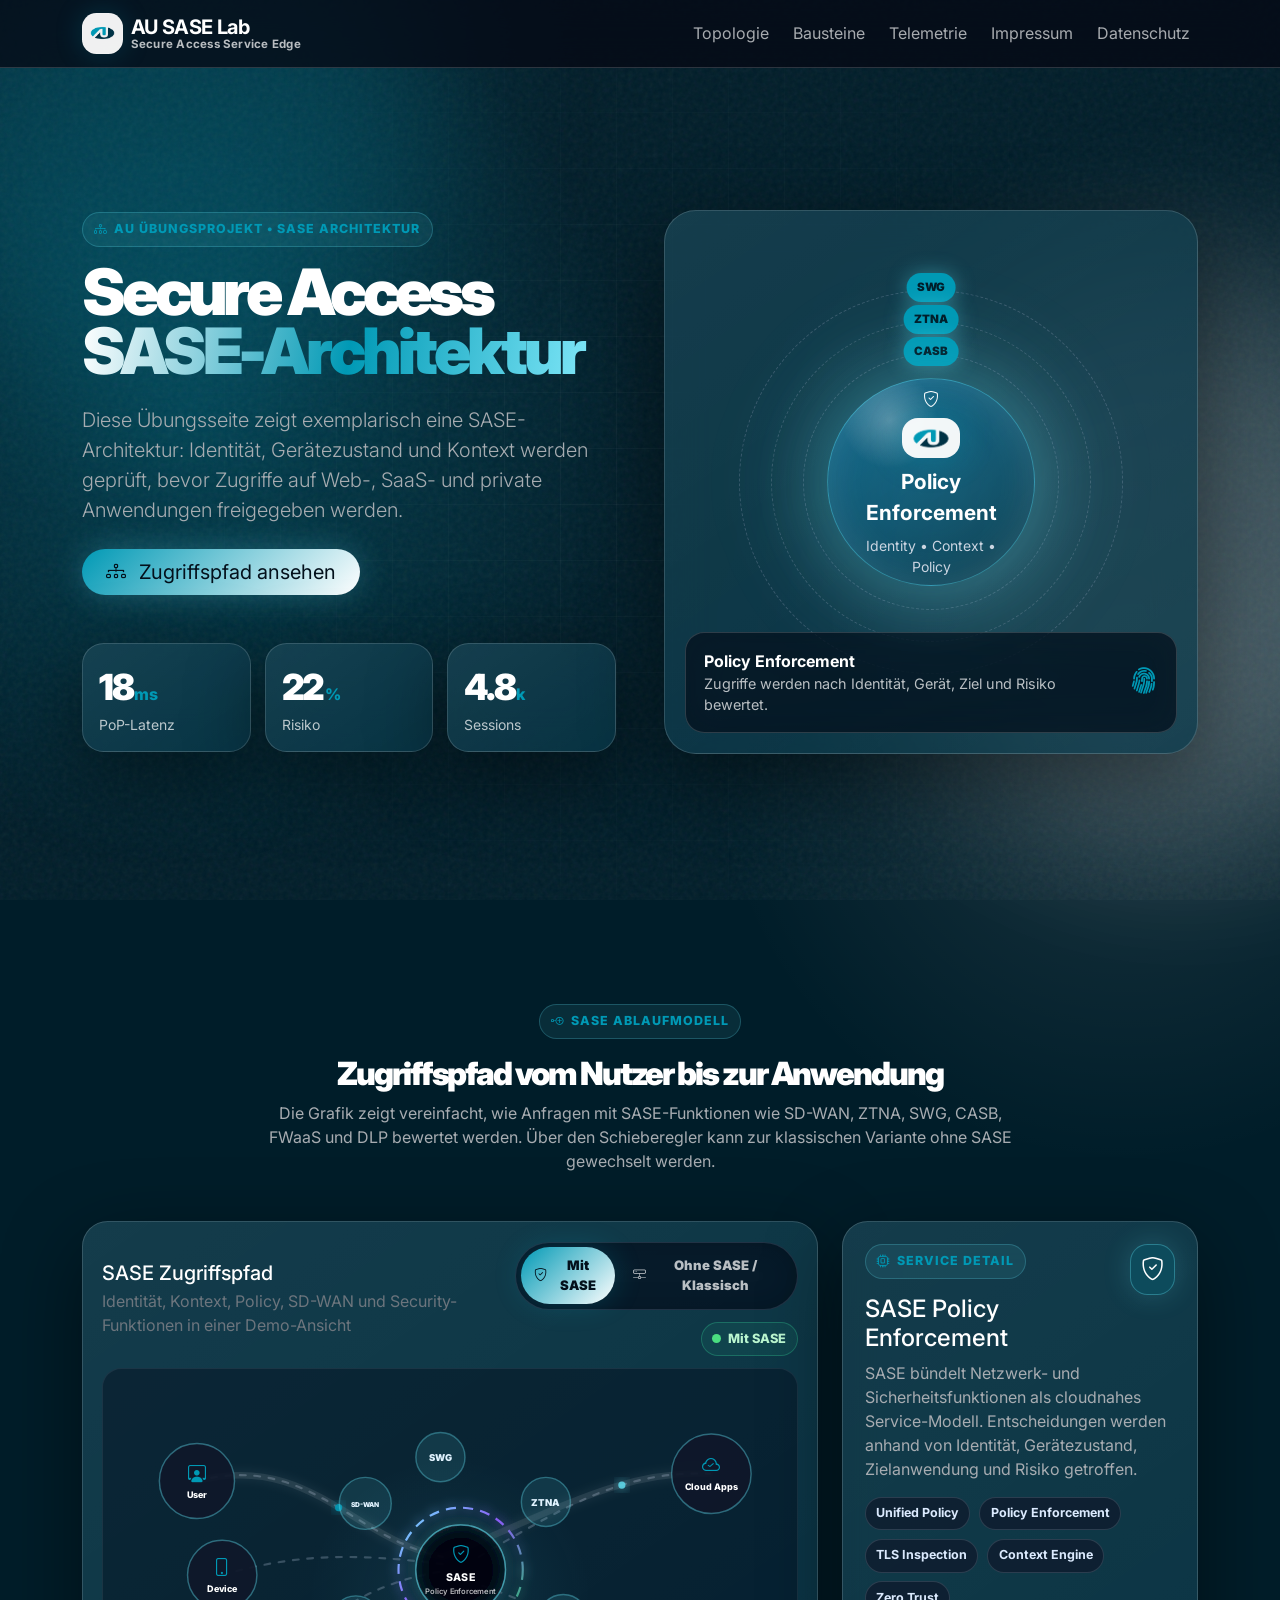
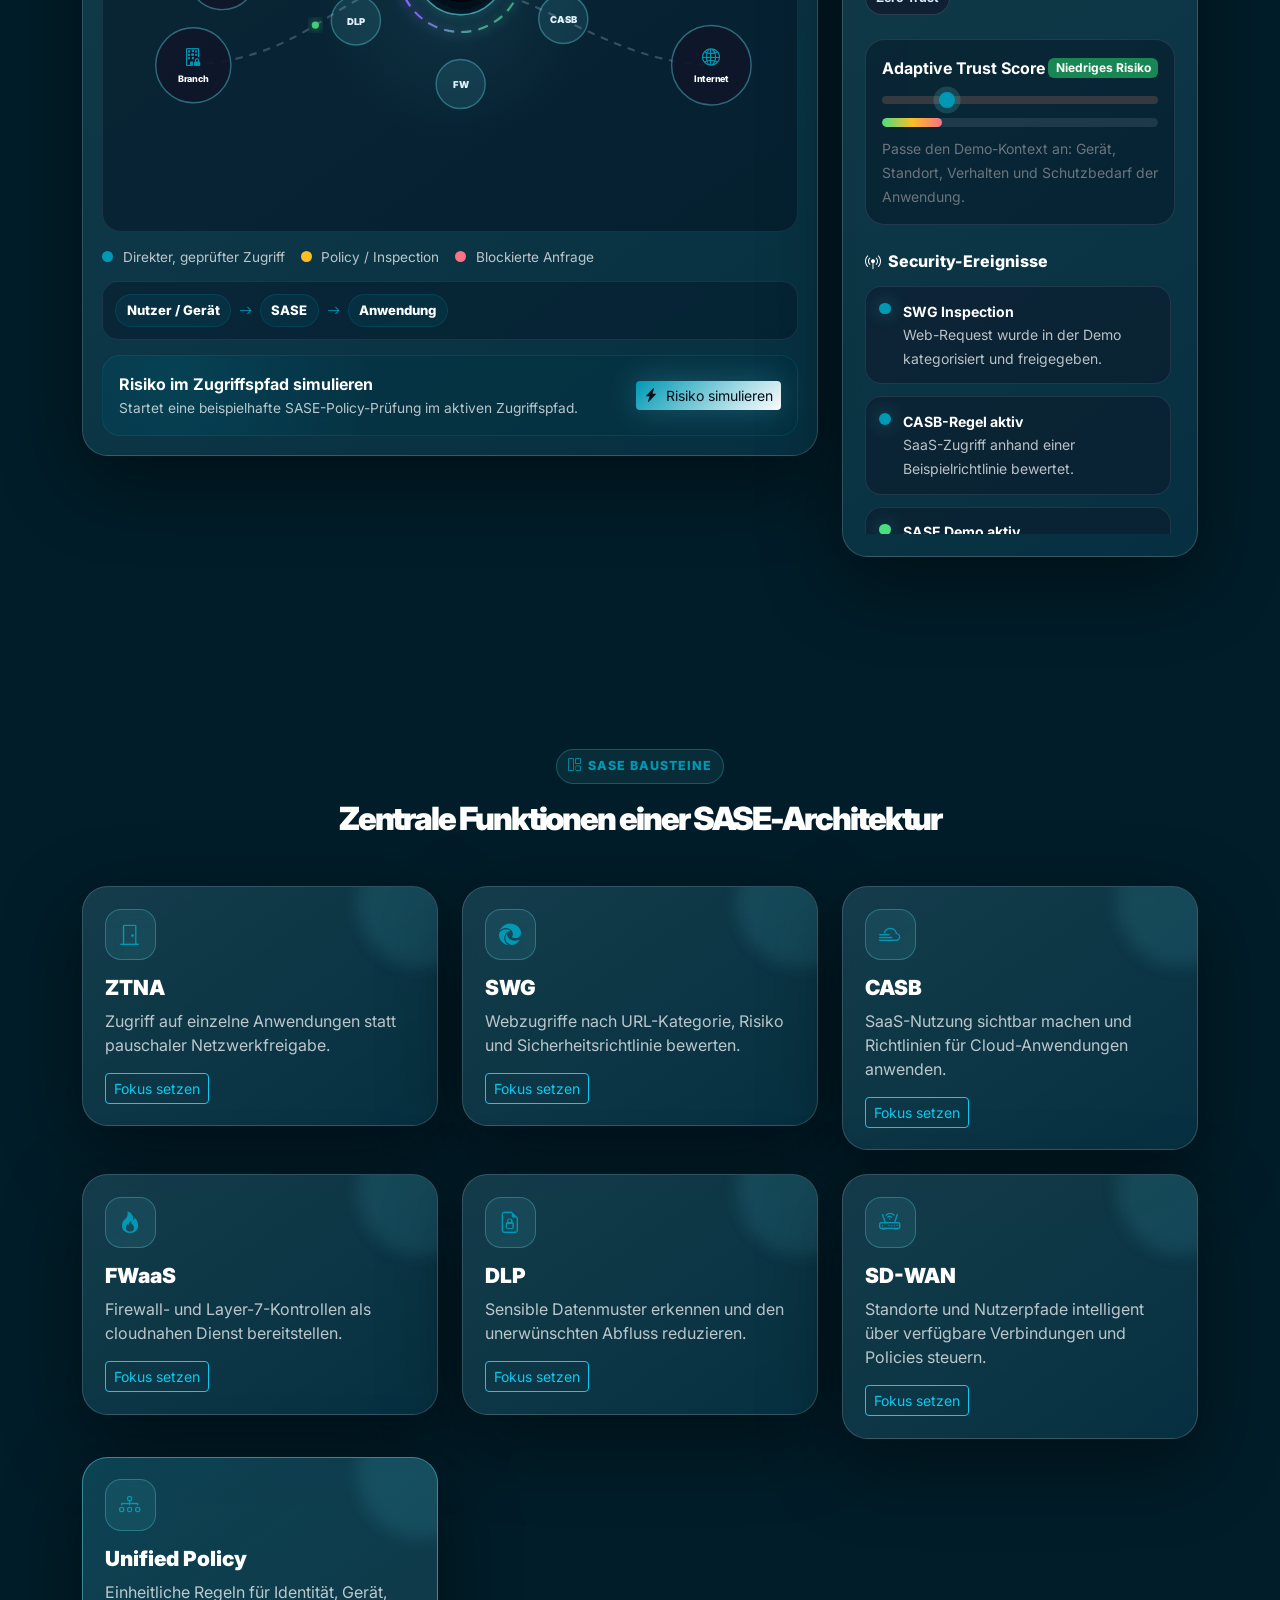
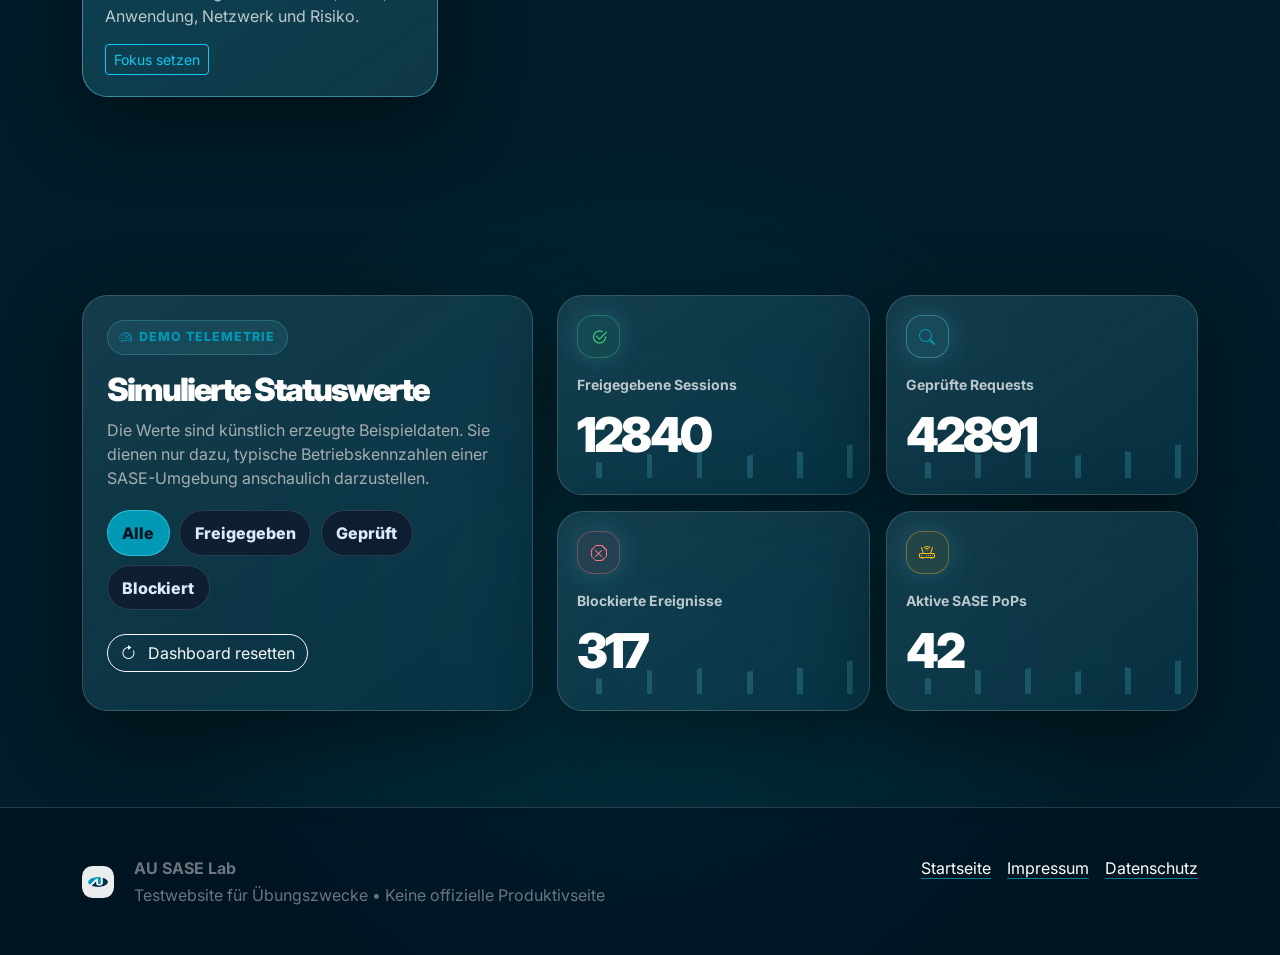
==== commit afbd029c: "Add files via upload" ====
--- a/index.html
+++ b/index.html
@@ -159,13 +159,6 @@
                     <use href="#pathRouteSweep" class="route-highlight-line"></use>
                   </g>
 
-                  <g id="modeSweep" class="mode-sweep" aria-hidden="true">
-                    <circle r="8"></circle>
-                    <circle r="22" class="mode-sweep-pulse"></circle>
-                    <animateMotion id="modeSweepMotion" dur="1.45s" begin="indefinite" fill="freeze">
-                      <mpath href="#pathRouteSweep"/>
-                    </animateMotion>
-                  </g>
 
                   <g class="packets">
                     <circle r="5" class="packet packet-a">
@@ -283,27 +276,23 @@
                   </g>
 
                   <g class="classic-ring classic-only" transform="translate(495 278)" aria-label="Klassische Zugriffskomponenten">
-                    <g class="classic-node" data-service="vpn" transform="translate(-120 -108)" tabindex="0">
-                      <circle r="36"></circle>
-                      <text y="6">VPN</text>
-                    </g>
-                    <g class="classic-node" data-service="central" transform="translate(124 -92)" tabindex="0">
+                    <g class="classic-node" data-service="vpn" transform="translate(-142 -6)" tabindex="0">
+                      <circle r="34"></circle>
+                      <text y="-2">VPN</text>
+                      <text y="13" class="subtext">Tunnel</text>
+                    </g>
+                    <g class="classic-node" data-service="backhaul" transform="translate(158 -4)" tabindex="0">
+                      <circle r="42"></circle>
+                      <text y="-4">Netz</text>
+                      <text y="12" class="subtext">RZ</text>
+                    </g>
+                    <g class="classic-node" data-service="central" transform="translate(230 92)" tabindex="0">
                       <circle r="38"></circle>
                       <text y="-2">Proxy</text>
                       <text y="13" class="subtext">FW</text>
                     </g>
-                    <g class="classic-node" data-service="backhaul" transform="translate(0 156)" tabindex="0">
-                      <circle r="38"></circle>
-                      <text y="-2">DC</text>
-                      <text y="13" class="subtext">Hub</text>
-                    </g>
-                  </g>
-
-                  <g class="route-labels" aria-hidden="true">
-                    <text id="routeLabelLeft" x="118" y="72">Nutzer / Gerät / Standort</text>
-                    <text id="routeLabelCore" x="496" y="94">SASE-Policy</text>
-                    <text id="routeLabelRight" x="840" y="72">Cloud / Internet</text>
-                  </g>
+                  </g>
+
                 </svg>
               </div>
 
--- a/styles.css
+++ b/styles.css
@@ -1167,30 +1167,25 @@
 .classic-only {
   opacity: 0;
   pointer-events: none;
-  transform-box: fill-box;
-  transform-origin: center;
-  transform: scale(0.94);
-  transition: opacity 260ms ease, transform 260ms ease;
+  transition: opacity 300ms ease;
 }
 
 .sase-only {
   opacity: 1;
-  transform-box: fill-box;
-  transform-origin: center;
-  transition: opacity 260ms ease, transform 260ms ease;
+  transition: opacity 300ms ease;
 }
 
 .topology-card.classic-mode .sase-only {
   opacity: 0;
   pointer-events: none;
-  transform: scale(0.94);
-}
+}
+
 
 .topology-card.classic-mode .classic-only {
   opacity: 1;
   pointer-events: auto;
-  transform: scale(1);
-}
+}
+
 
 .topology-card.mode-switching .edge-node,
 .topology-card.mode-switching .paths,
@@ -1201,7 +1196,8 @@
 }
 
 @keyframes modeFlash {
-  0% { opacity: 0.18; filter: blur(2px); }
+  0% { opacity: 0.15; filter: blur(2px); }
+  55% { opacity: 0.45; filter: blur(1px); }
   100% { opacity: 1; filter: blur(0); }
 }
 
@@ -1319,9 +1315,9 @@
 }
 
 @keyframes topologyMorph {
-  0% { transform: scale(0.992); filter: saturate(1) blur(0); }
-  42% { transform: scale(0.974); filter: saturate(1.3) blur(1.5px); opacity: 0.74; }
-  100% { transform: scale(1); filter: saturate(1) blur(0); opacity: 1; }
+  0% { filter: saturate(1) blur(0); opacity: 1; }
+  42% { filter: saturate(1.25) blur(1.4px); opacity: 0.62; }
+  100% { filter: saturate(1) blur(0); opacity: 1; }
 }
 
 .route-highlight-line {
@@ -1337,34 +1333,6 @@
   stroke: rgba(251, 191, 36, 0.24);
 }
 
-.mode-sweep {
-  opacity: 0;
-  filter: url(#softGlow);
-  transition: opacity 160ms ease;
-}
-
-.mode-sweep.active {
-  opacity: 1;
-}
-
-.mode-sweep circle:first-child {
-  fill: var(--au-white);
-}
-
-.mode-sweep-pulse {
-  fill: transparent;
-  stroke: var(--au-cyan);
-  stroke-width: 2.5;
-  animation: sweepPulse 800ms ease-out infinite;
-}
-
-.topology-card.classic-mode .mode-sweep-pulse {
-  stroke: var(--yellow);
-}
-
-@keyframes sweepPulse {
-  to { r: 34; opacity: 0; }
-}
 
 .route-labels text {
   text-anchor: middle;
@@ -1487,3 +1455,6 @@
     align-self: center;
   }
 }
+
+/* Route-Zusatzbeschriftungen sind bewusst deaktiviert: Die Schritte stehen im Stepper darunter. */
+.route-labels { display: none; }
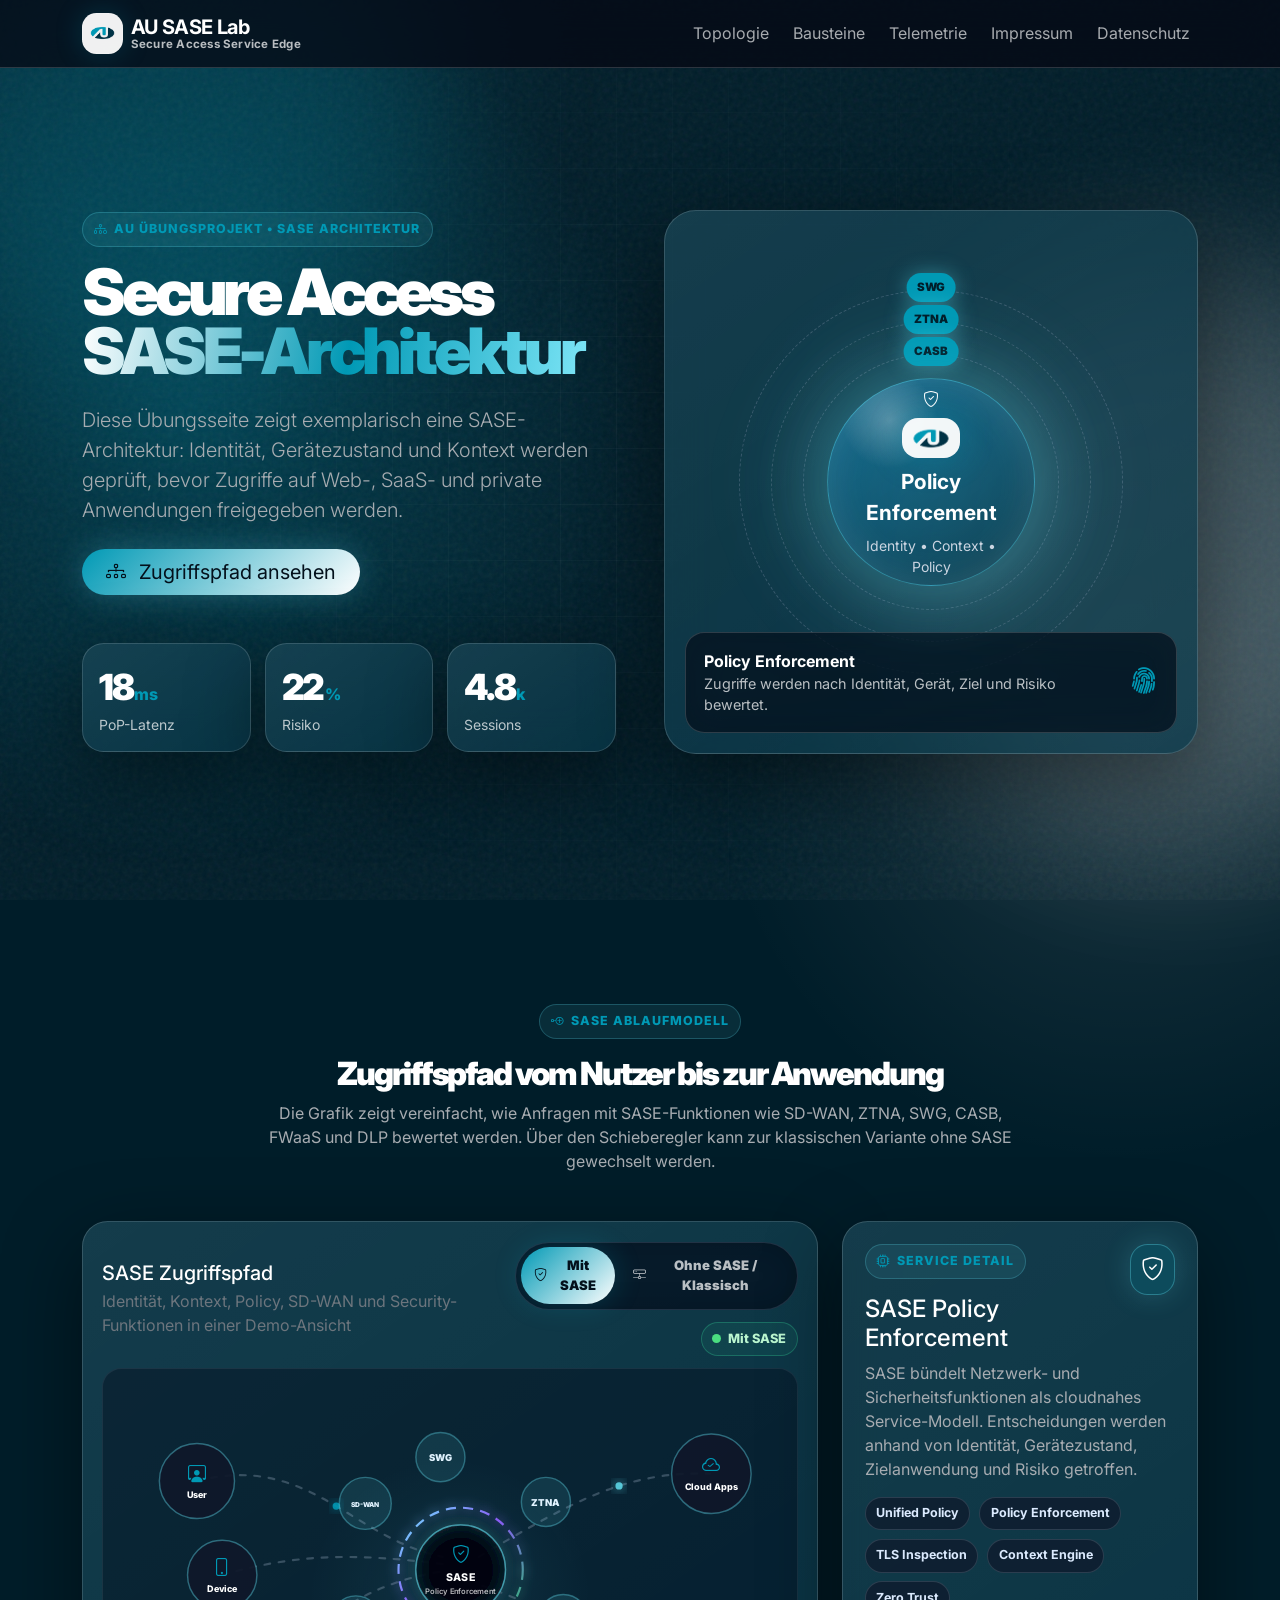
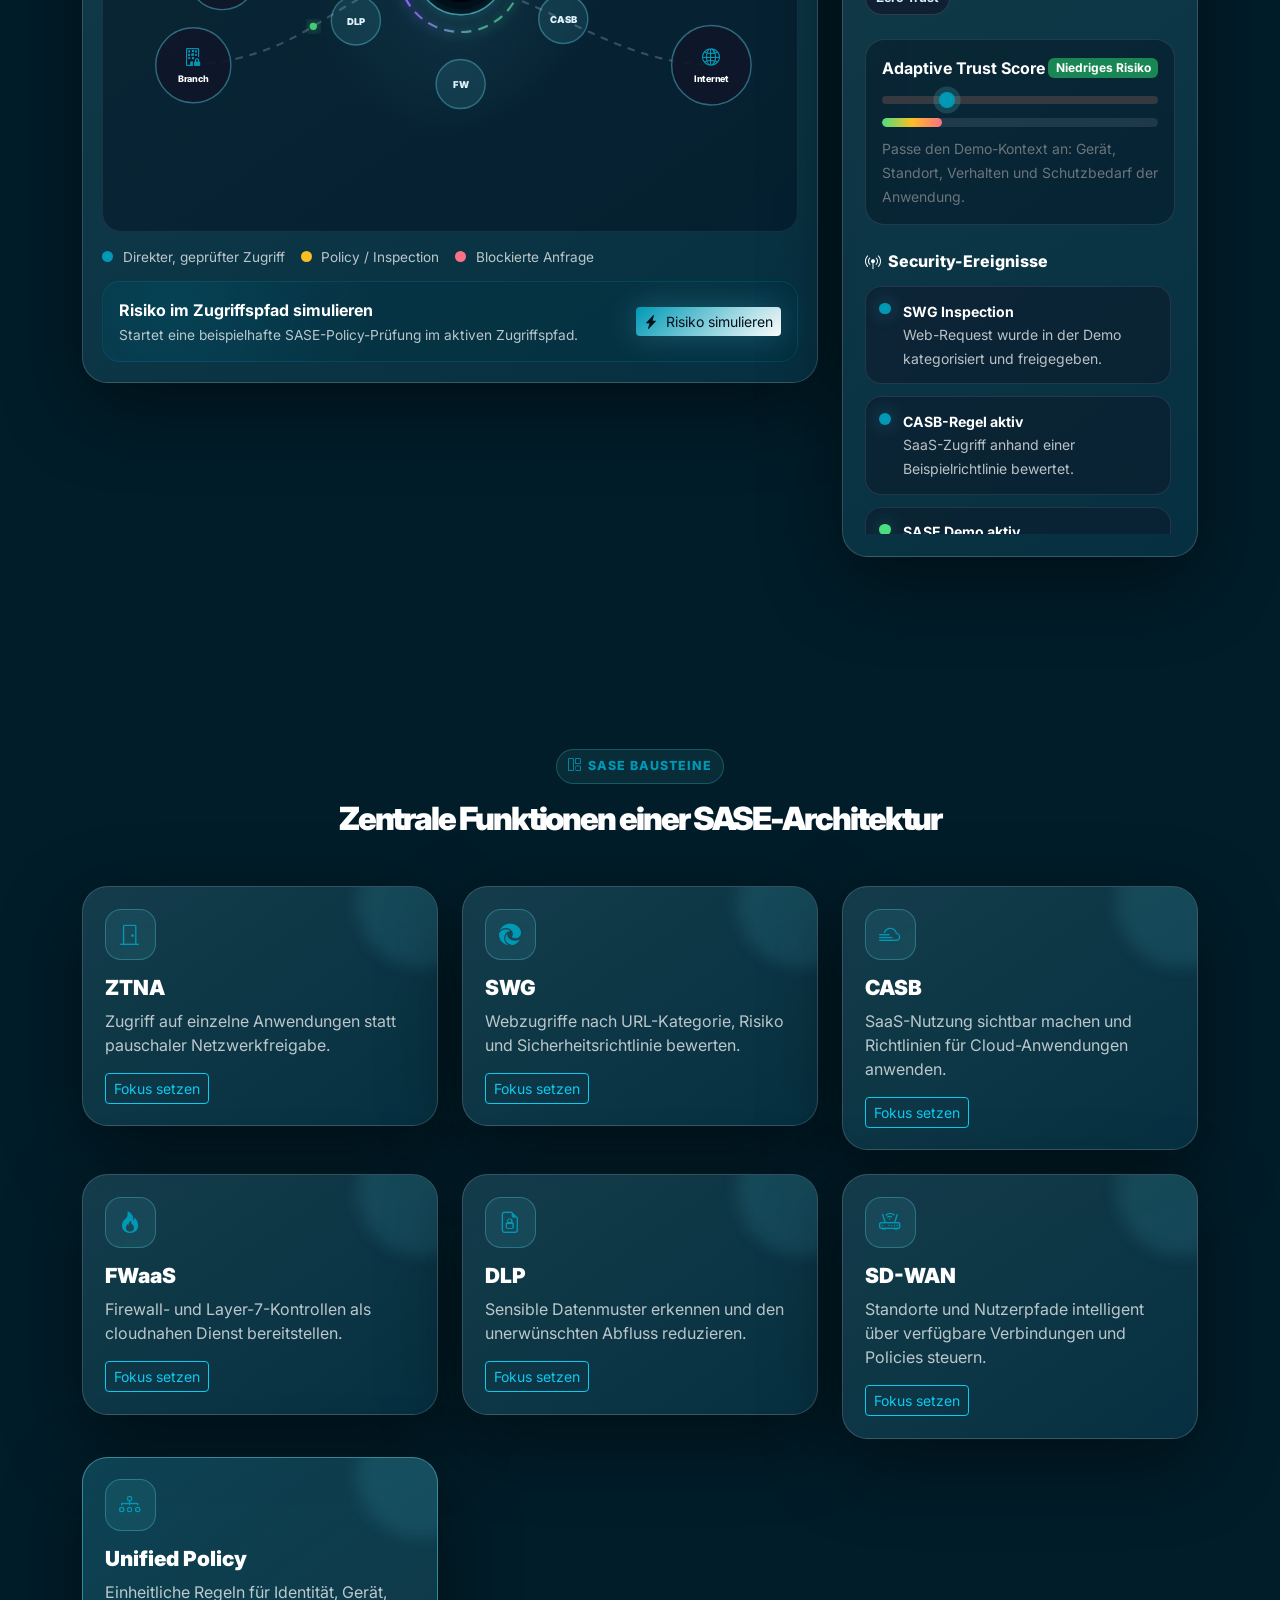
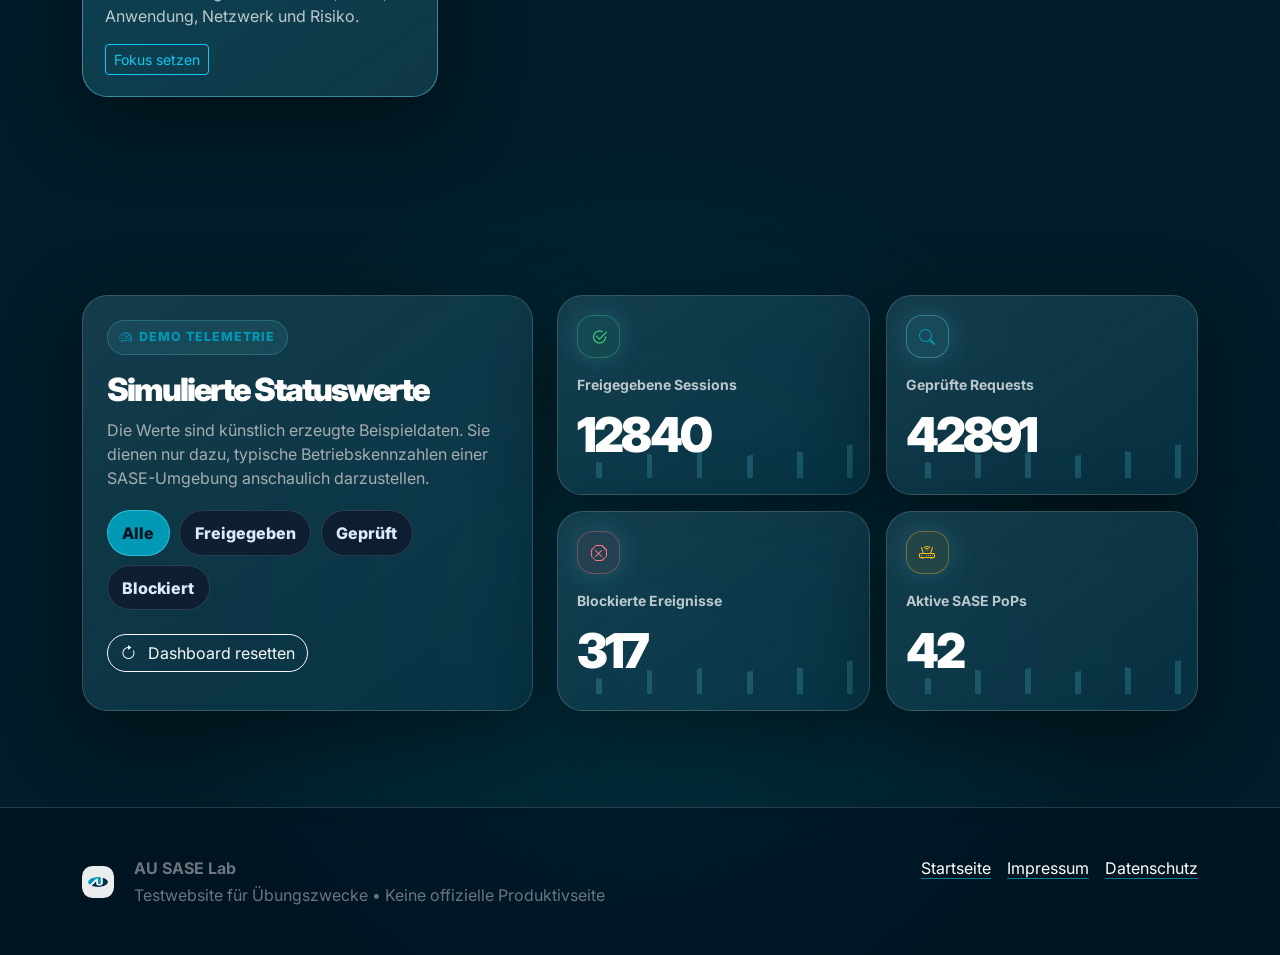
==== commit b4d9f3ba: "Add files via upload" ====
--- a/index.html
+++ b/index.html
@@ -153,10 +153,6 @@
                     <use href="#pathDeviceEdge" class="flow-line"></use>
                     <use href="#pathEdgeCloud" class="flow-line"></use>
                     <use href="#pathEdgeApp" class="flow-line"></use>
-                  </g>
-
-                  <g class="route-highlight" aria-hidden="true">
-                    <use href="#pathRouteSweep" class="route-highlight-line"></use>
                   </g>
 
 
@@ -302,13 +298,6 @@
                 <span id="legendThreat"><i class="legend-dot threat"></i> Blockierte Anfrage</span>
               </div>
 
-              <div class="route-stepper" id="routeStepper" aria-label="Aktueller Zugriffspfad">
-                <span>Nutzer / Gerät</span>
-                <i class="bi bi-arrow-right"></i>
-                <span>SASE</span>
-                <i class="bi bi-arrow-right"></i>
-                <span>Anwendung</span>
-              </div>
 
               <div class="topology-sim-panel">
                 <div>
--- a/styles.css
+++ b/styles.css
@@ -1320,73 +1320,9 @@
   100% { filter: saturate(1) blur(0); opacity: 1; }
 }
 
-.route-highlight-line {
-  fill: none;
-  stroke: rgba(255, 255, 255, 0.16);
-  stroke-width: 9;
-  stroke-linecap: round;
-  opacity: 0.56;
-  filter: url(#softGlow);
-}
-
-.topology-card.classic-mode .route-highlight-line {
-  stroke: rgba(251, 191, 36, 0.24);
-}
-
-
-.route-labels text {
-  text-anchor: middle;
-  fill: rgba(226, 232, 240, 0.76);
-  font-size: 0.76rem;
-  font-weight: 800;
-  letter-spacing: 0.015em;
-  paint-order: stroke;
-  stroke: rgba(2, 6, 23, 0.82);
-  stroke-width: 4px;
-}
-
-.topology-card.classic-mode .route-labels text {
-  fill: rgba(254, 243, 199, 0.86);
-}
-
-.route-stepper {
-  display: flex;
-  align-items: center;
-  flex-wrap: wrap;
-  gap: 0.5rem;
-  margin-top: 0.9rem;
-  padding: 0.75rem;
-  border: 1px solid rgba(148, 163, 184, 0.14);
-  border-radius: 1rem;
-  background: rgba(2, 6, 23, 0.30);
-  color: var(--muted);
-  font-size: 0.82rem;
-}
-
-.route-stepper span {
-  display: inline-flex;
-  align-items: center;
-  min-height: 2rem;
-  padding: 0.35rem 0.65rem;
-  border-radius: 999px;
-  border: 1px solid rgba(0, 153, 181, 0.18);
-  background: rgba(0, 153, 181, 0.09);
-  color: var(--au-white);
-  font-weight: 800;
-}
-
-.route-stepper i {
-  color: var(--au-cyan);
-}
-
-.topology-card.classic-mode .route-stepper span {
-  border-color: rgba(251, 191, 36, 0.28);
-  background: rgba(251, 191, 36, 0.10);
-}
-
-.topology-card.classic-mode .route-stepper i {
-  color: var(--yellow);
-}
+/* Zusätzliche helle Routen-Overlay-Linie entfernt. */
+
+
 
 .topology-sim-panel {
   display: flex;
@@ -1444,17 +1380,5 @@
   .topology-sim-panel .btn {
     width: 100%;
   }
-
-  .route-stepper {
-    align-items: stretch;
-    flex-direction: column;
-  }
-
-  .route-stepper i {
-    transform: rotate(90deg);
-    align-self: center;
-  }
-}
-
-/* Route-Zusatzbeschriftungen sind bewusst deaktiviert: Die Schritte stehen im Stepper darunter. */
-.route-labels { display: none; }
+}
+
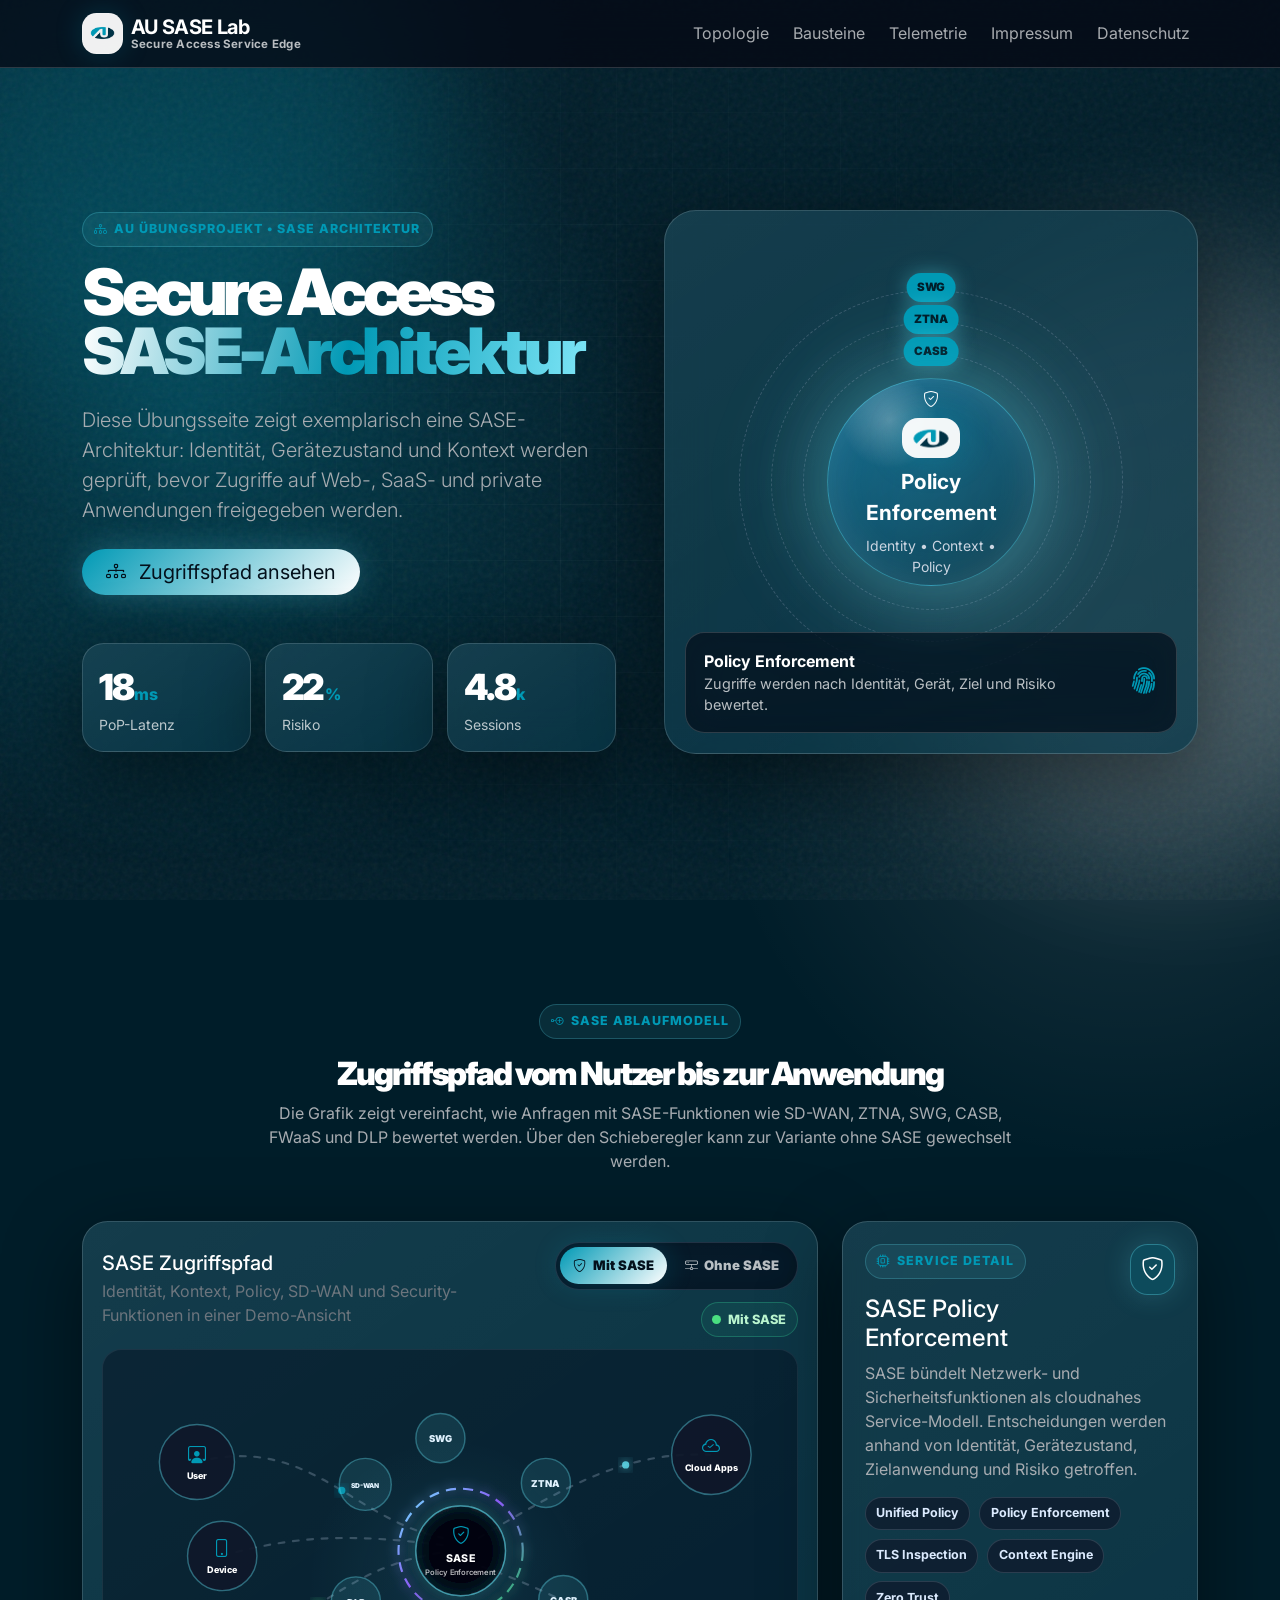
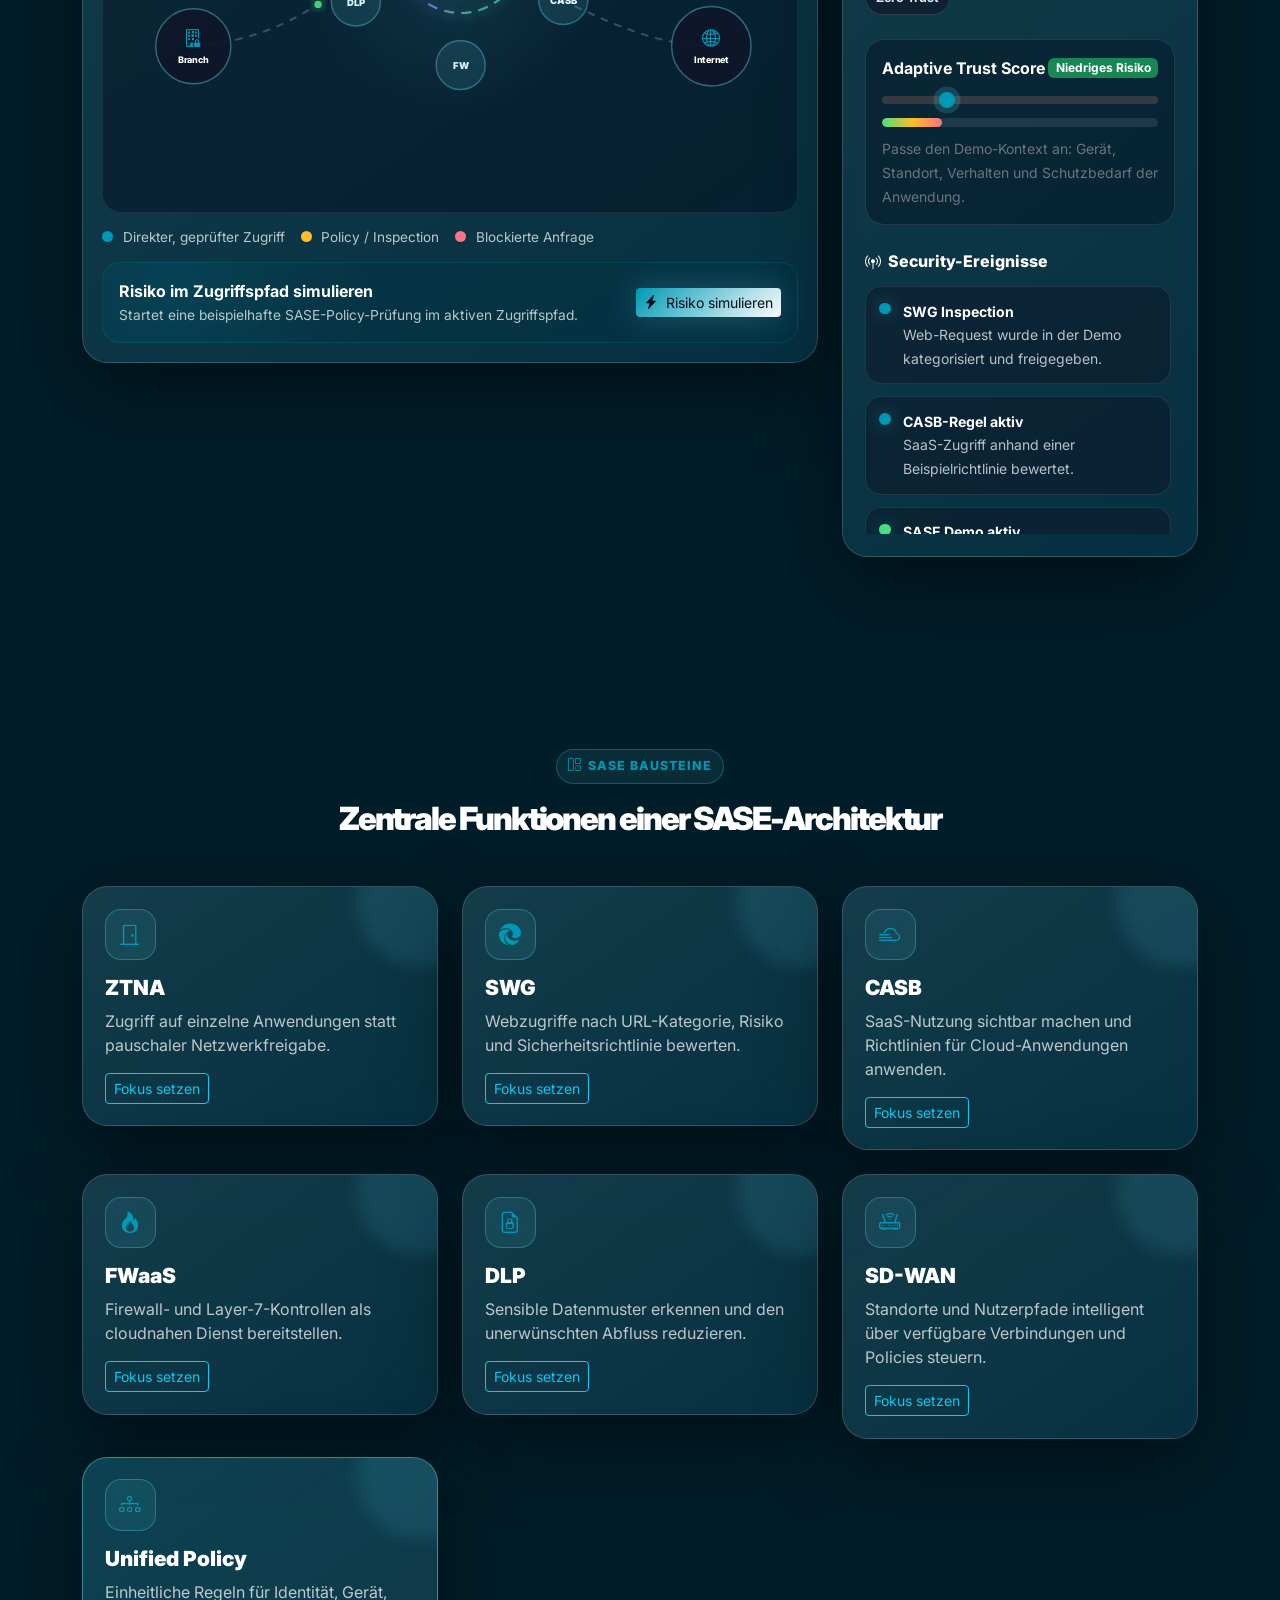
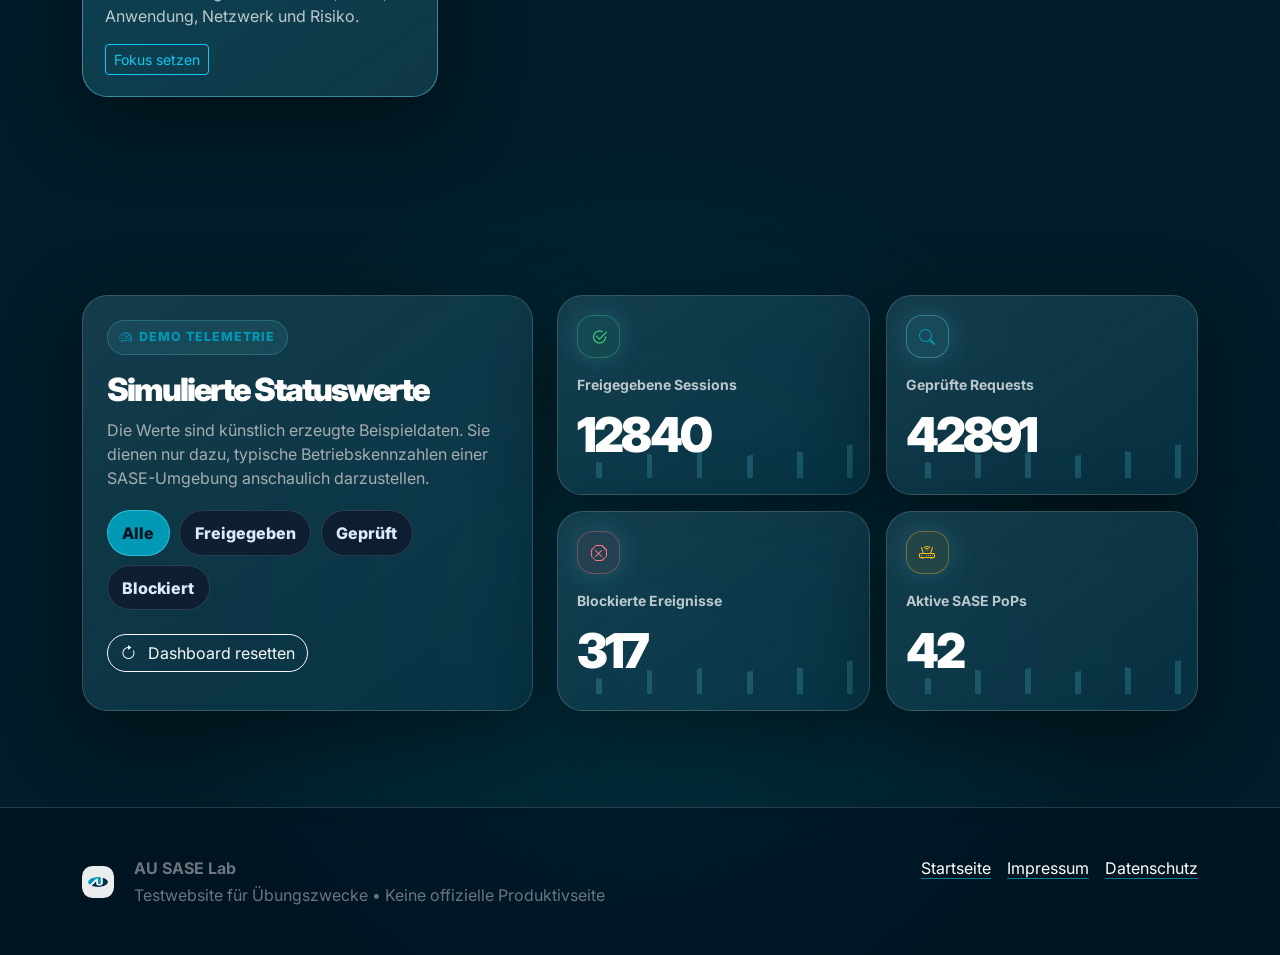
==== commit d48c6a9b: "Add files via upload" ====
--- a/index.html
+++ b/index.html
@@ -95,7 +95,7 @@
           <h2 class="fw-black mt-3">Zugriffspfad vom Nutzer bis zur Anwendung</h2>
           <p class="text-secondary-emphasis">
             Die Grafik zeigt vereinfacht, wie Anfragen mit SASE-Funktionen wie SD-WAN, ZTNA, SWG, CASB,
-            FWaaS und DLP bewertet werden. Über den Schieberegler kann zur klassischen Variante ohne SASE gewechselt werden.
+            FWaaS und DLP bewertet werden. Über den Schieberegler kann zur Variante ohne SASE gewechselt werden.
           </p>
         </div>
 
@@ -113,7 +113,7 @@
                       <i class="bi bi-shield-check"></i> Mit SASE
                     </button>
                     <button class="access-mode-btn" type="button" data-access-mode="classic" aria-pressed="false">
-                      <i class="bi bi-hdd-network"></i> Ohne SASE / Klassisch
+                      <i class="bi bi-hdd-network"></i> Ohne SASE
                     </button>
                   </div>
                   <div class="status-pill">
@@ -271,7 +271,7 @@
                     </g>
                   </g>
 
-                  <g class="classic-ring classic-only" transform="translate(495 278)" aria-label="Klassische Zugriffskomponenten">
+                  <g class="classic-ring classic-only" transform="translate(495 278)" aria-label="Zugriffskomponenten ohne SASE">
                     <g class="classic-node" data-service="vpn" transform="translate(-142 -6)" tabindex="0">
                       <circle r="34"></circle>
                       <text y="-2">VPN</text>
--- a/styles.css
+++ b/styles.css
@@ -1189,7 +1189,6 @@
 
 .topology-card.mode-switching .edge-node,
 .topology-card.mode-switching .paths,
-.topology-card.mode-switching .packets,
 .topology-card.mode-switching .service-ring,
 .topology-card.mode-switching .classic-ring {
   animation: modeFlash 520ms ease;
@@ -1199,6 +1198,12 @@
   0% { opacity: 0.15; filter: blur(2px); }
   55% { opacity: 0.45; filter: blur(1px); }
   100% { opacity: 1; filter: blur(0); }
+}
+
+.topology-card.mode-switching .packets,
+.topology-card.mode-switching .packet {
+  opacity: 0 !important;
+  transition: none !important;
 }
 
 .classic-node {
@@ -1285,7 +1290,7 @@
   min-height: 4.5rem;
 }
 
-/* Verbesserte Umschaltanimation für SASE/Klassisch */
+/* Verbesserte Umschaltanimation für SASE/Ohne SASE */
 .svg-shell {
   position: relative;
 }
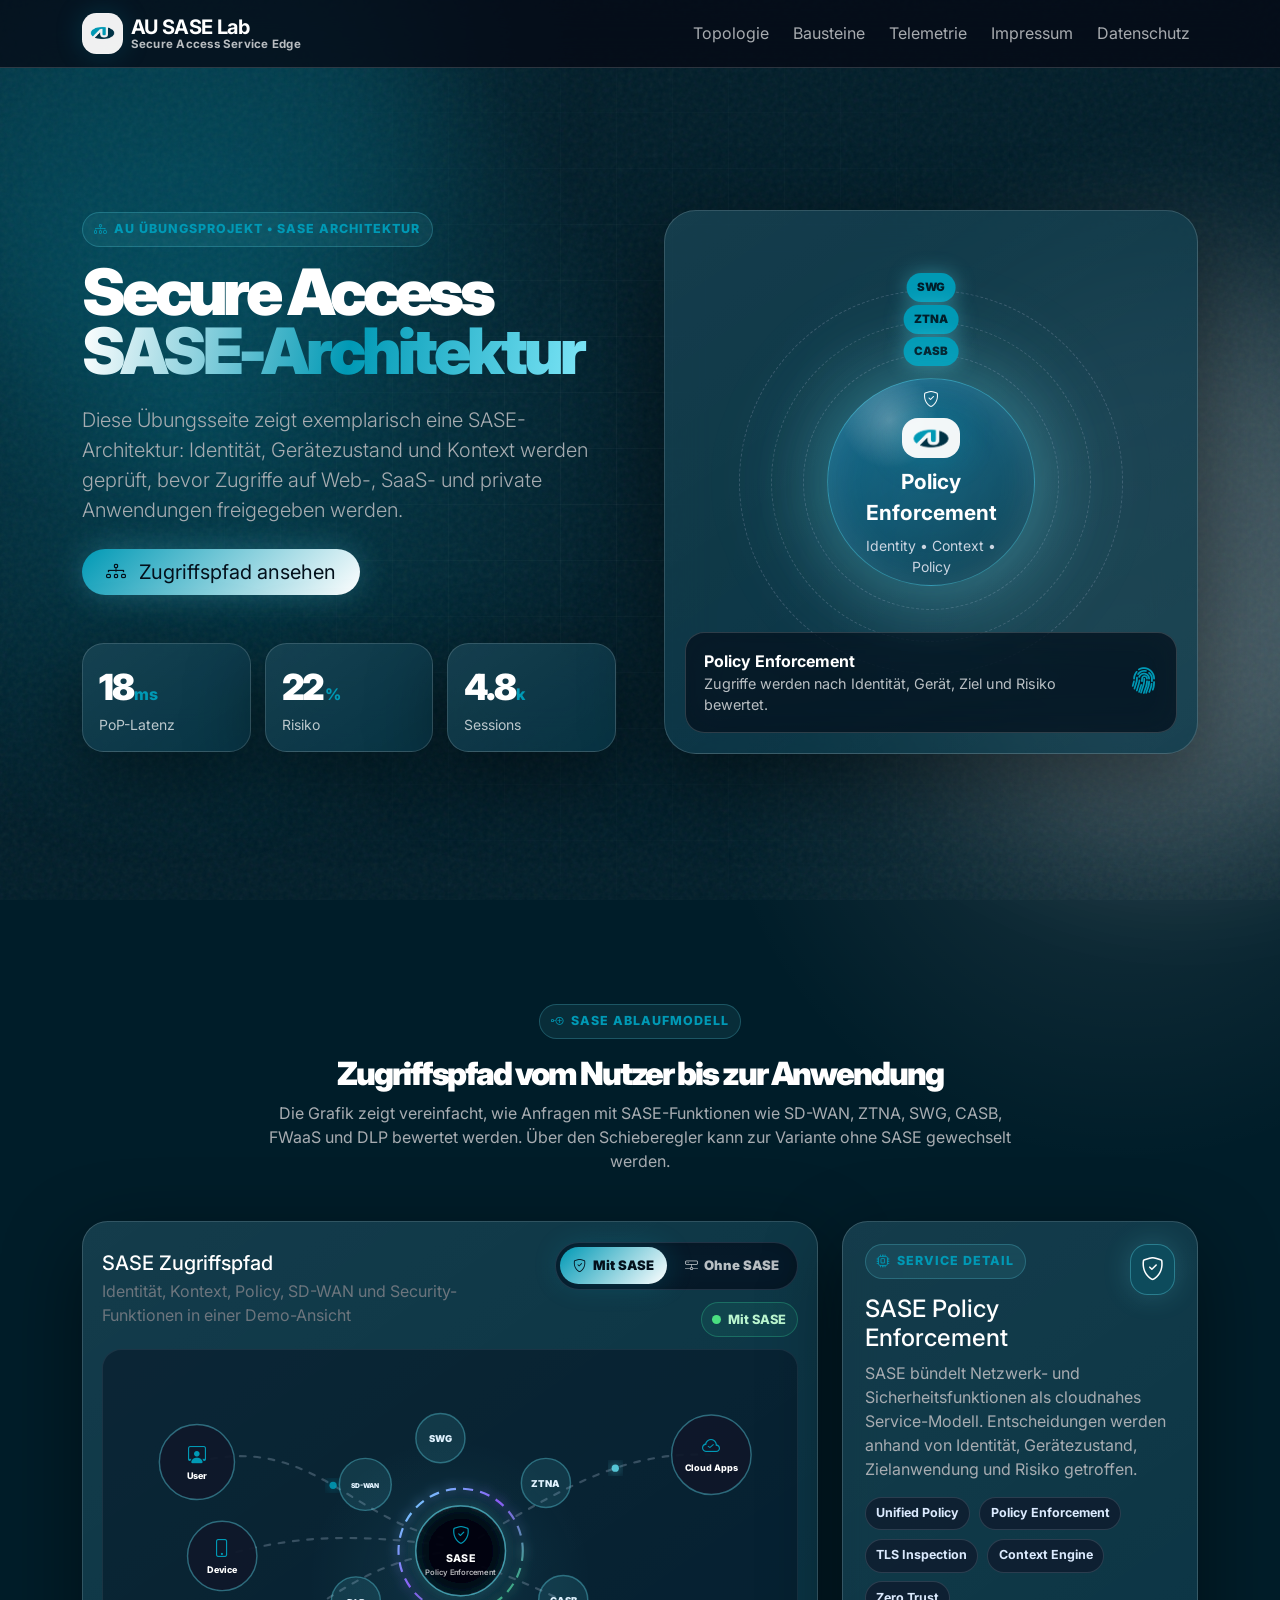
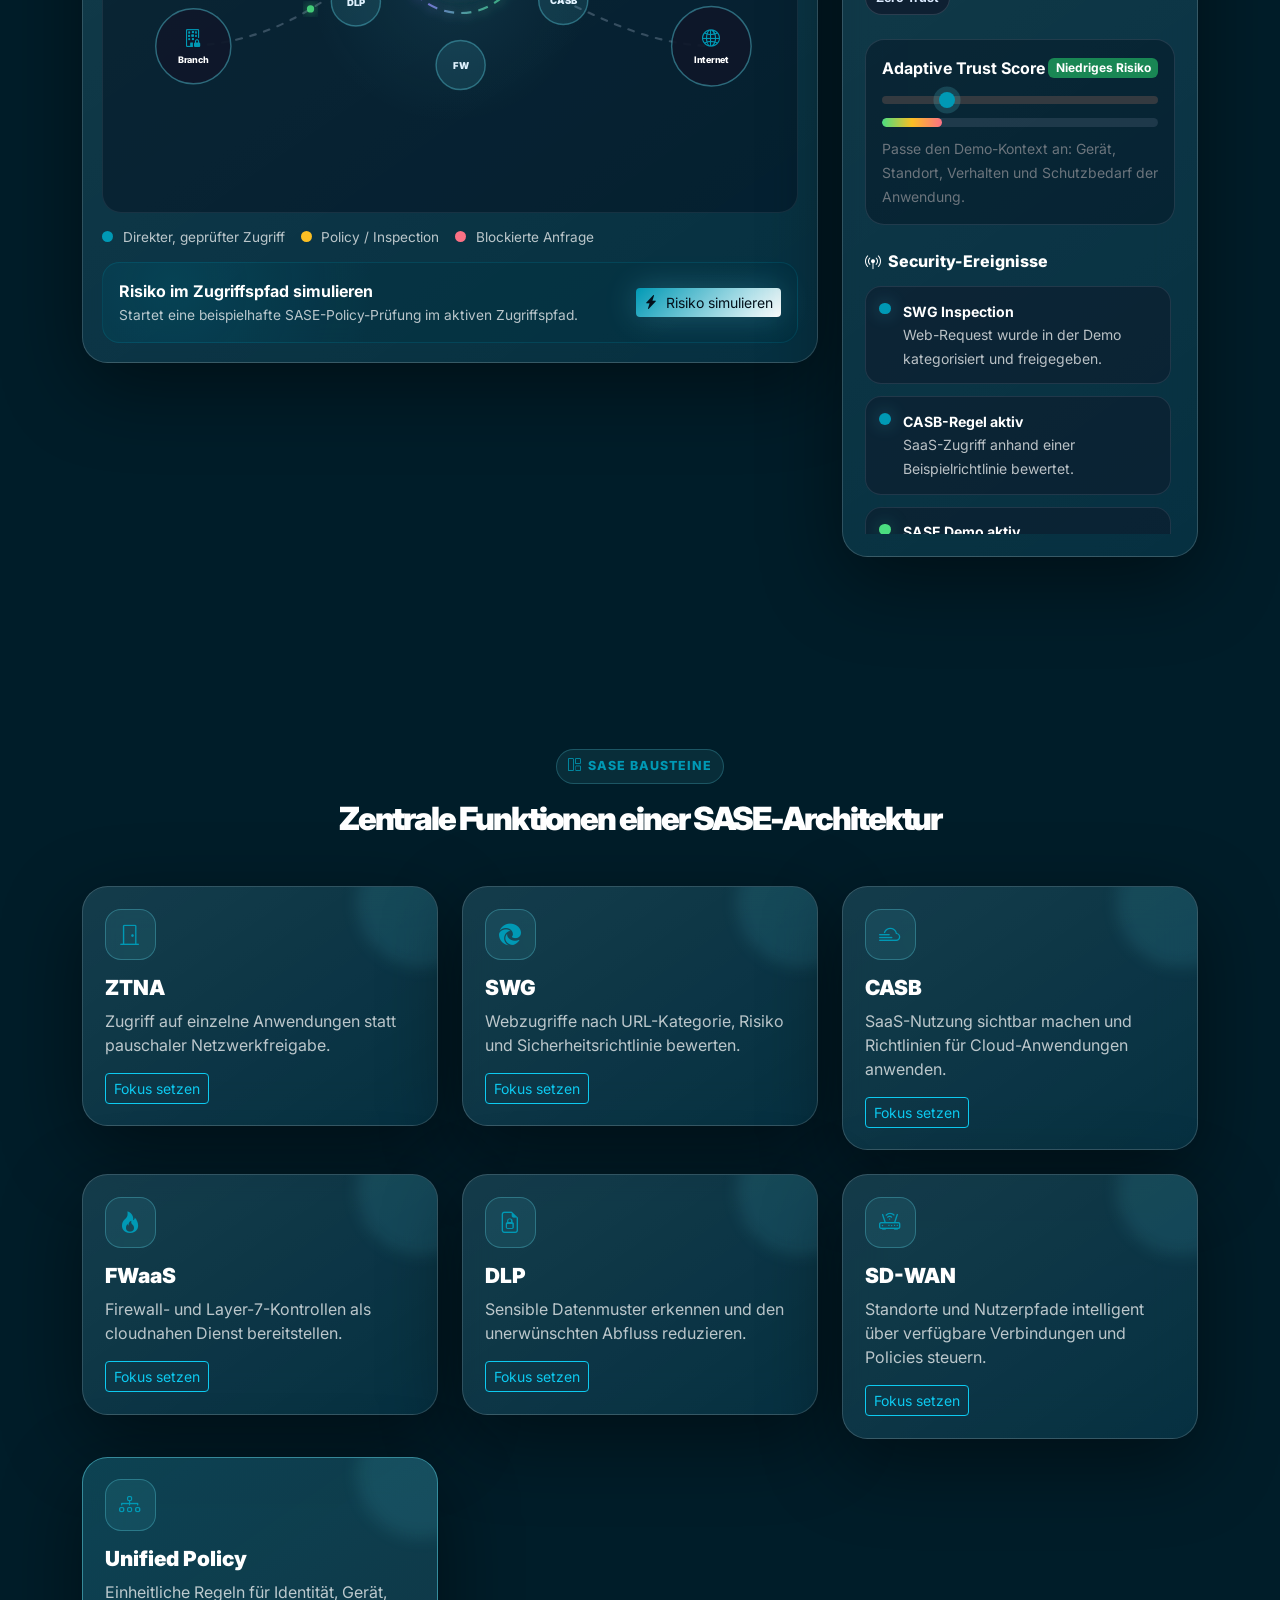
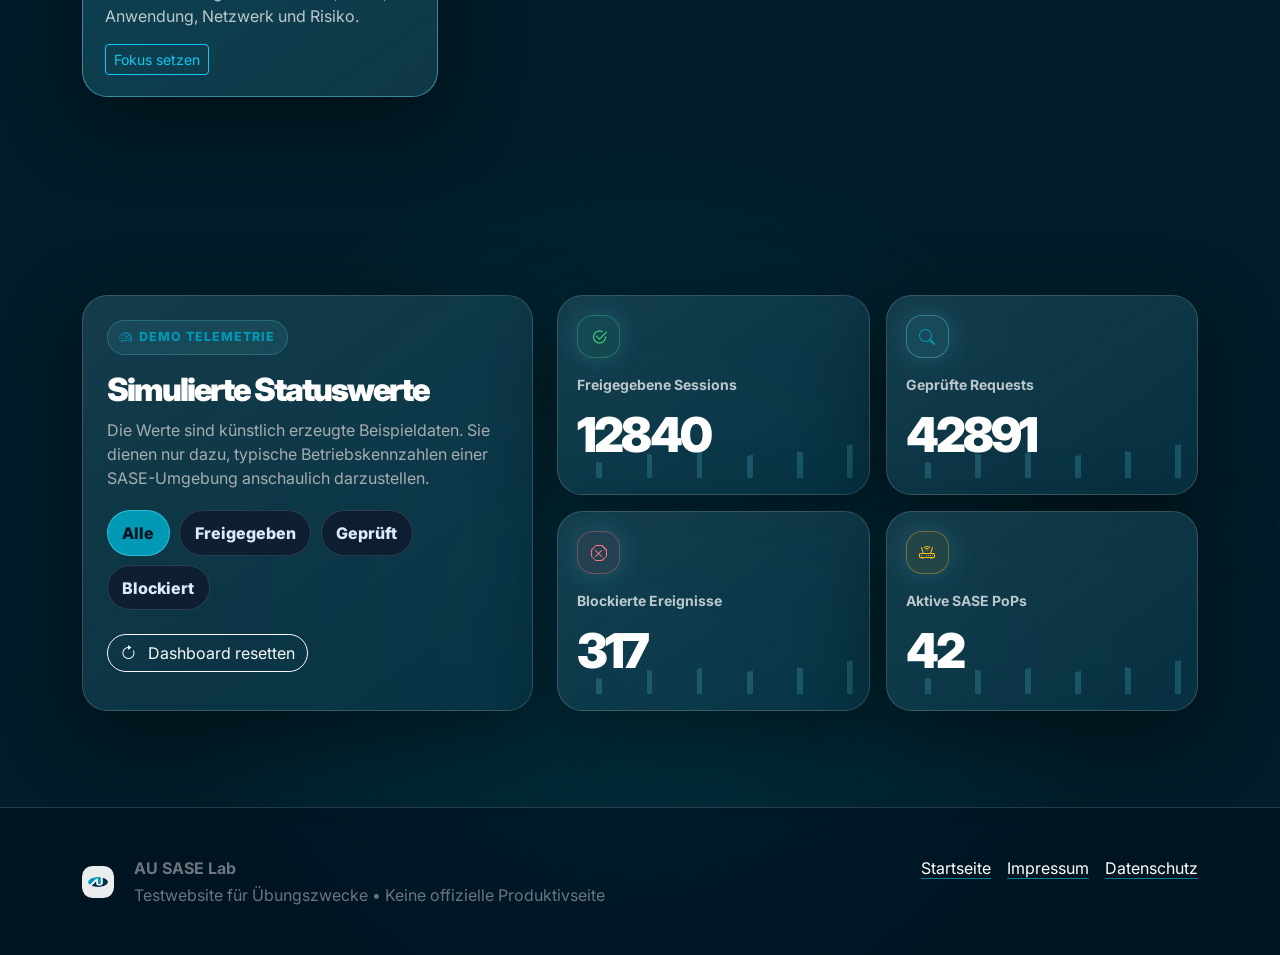
==== commit 6080d4fb: "Add files via upload" ====
--- a/index.html
+++ b/index.html
@@ -271,18 +271,13 @@
                     </g>
                   </g>
 
-                  <g class="classic-ring classic-only" transform="translate(495 278)" aria-label="Zugriffskomponenten ohne SASE">
-                    <g class="classic-node" data-service="vpn" transform="translate(-142 -6)" tabindex="0">
-                      <circle r="34"></circle>
-                      <text y="-2">VPN</text>
-                      <text y="13" class="subtext">Tunnel</text>
-                    </g>
-                    <g class="classic-node" data-service="backhaul" transform="translate(158 -4)" tabindex="0">
-                      <circle r="42"></circle>
-                      <text y="-4">Netz</text>
-                      <text y="12" class="subtext">RZ</text>
-                    </g>
-                    <g class="classic-node" data-service="central" transform="translate(230 92)" tabindex="0">
+                  <g id="classicRing" class="classic-ring classic-only" transform="translate(390 278)" aria-label="Zugriffskomponenten ohne SASE">
+                    <g class="classic-node" data-service="backhaul" transform="translate(225 -70)" tabindex="0">
+                      <circle r="44"></circle>
+                      <text y="-4">RZ</text>
+                      <text y="12" class="subtext">Netz</text>
+                    </g>
+                    <g class="classic-node" data-service="central" transform="translate(225 65)" tabindex="0">
                       <circle r="38"></circle>
                       <text y="-2">Proxy</text>
                       <text y="13" class="subtext">FW</text>
--- a/styles.css
+++ b/styles.css
@@ -1187,21 +1187,38 @@
 }
 
 
-.topology-card.mode-switching .edge-node,
-.topology-card.mode-switching .paths,
-.topology-card.mode-switching .service-ring,
-.topology-card.mode-switching .classic-ring {
+.topology-card.mode-switching .paths {
   animation: modeFlash 520ms ease;
 }
 
 @keyframes modeFlash {
-  0% { opacity: 0.15; filter: blur(2px); }
-  55% { opacity: 0.45; filter: blur(1px); }
+  0% { opacity: 0.20; filter: blur(1.8px); }
+  55% { opacity: 0.52; filter: blur(0.8px); }
   100% { opacity: 1; filter: blur(0); }
 }
 
+.topology-card.mode-points-hidden .node,
+.topology-card.mode-points-hidden .service-node,
+.topology-card.mode-points-hidden .classic-node {
+  opacity: 0 !important;
+  transition: none !important;
+}
+
+.topology-card.mode-points-returning .node,
+.topology-card.mode-points-returning .service-node,
+.topology-card.mode-points-returning .classic-node {
+  animation: pointFadeIn 420ms ease both;
+}
+
+@keyframes pointFadeIn {
+  from { opacity: 0; filter: blur(1.2px); }
+  to { opacity: 1; filter: blur(0); }
+}
+
 .topology-card.mode-switching .packets,
-.topology-card.mode-switching .packet {
+.topology-card.mode-switching .packet,
+.topology-card.mode-points-hidden .packets,
+.topology-card.mode-points-hidden .packet {
   opacity: 0 !important;
   transition: none !important;
 }
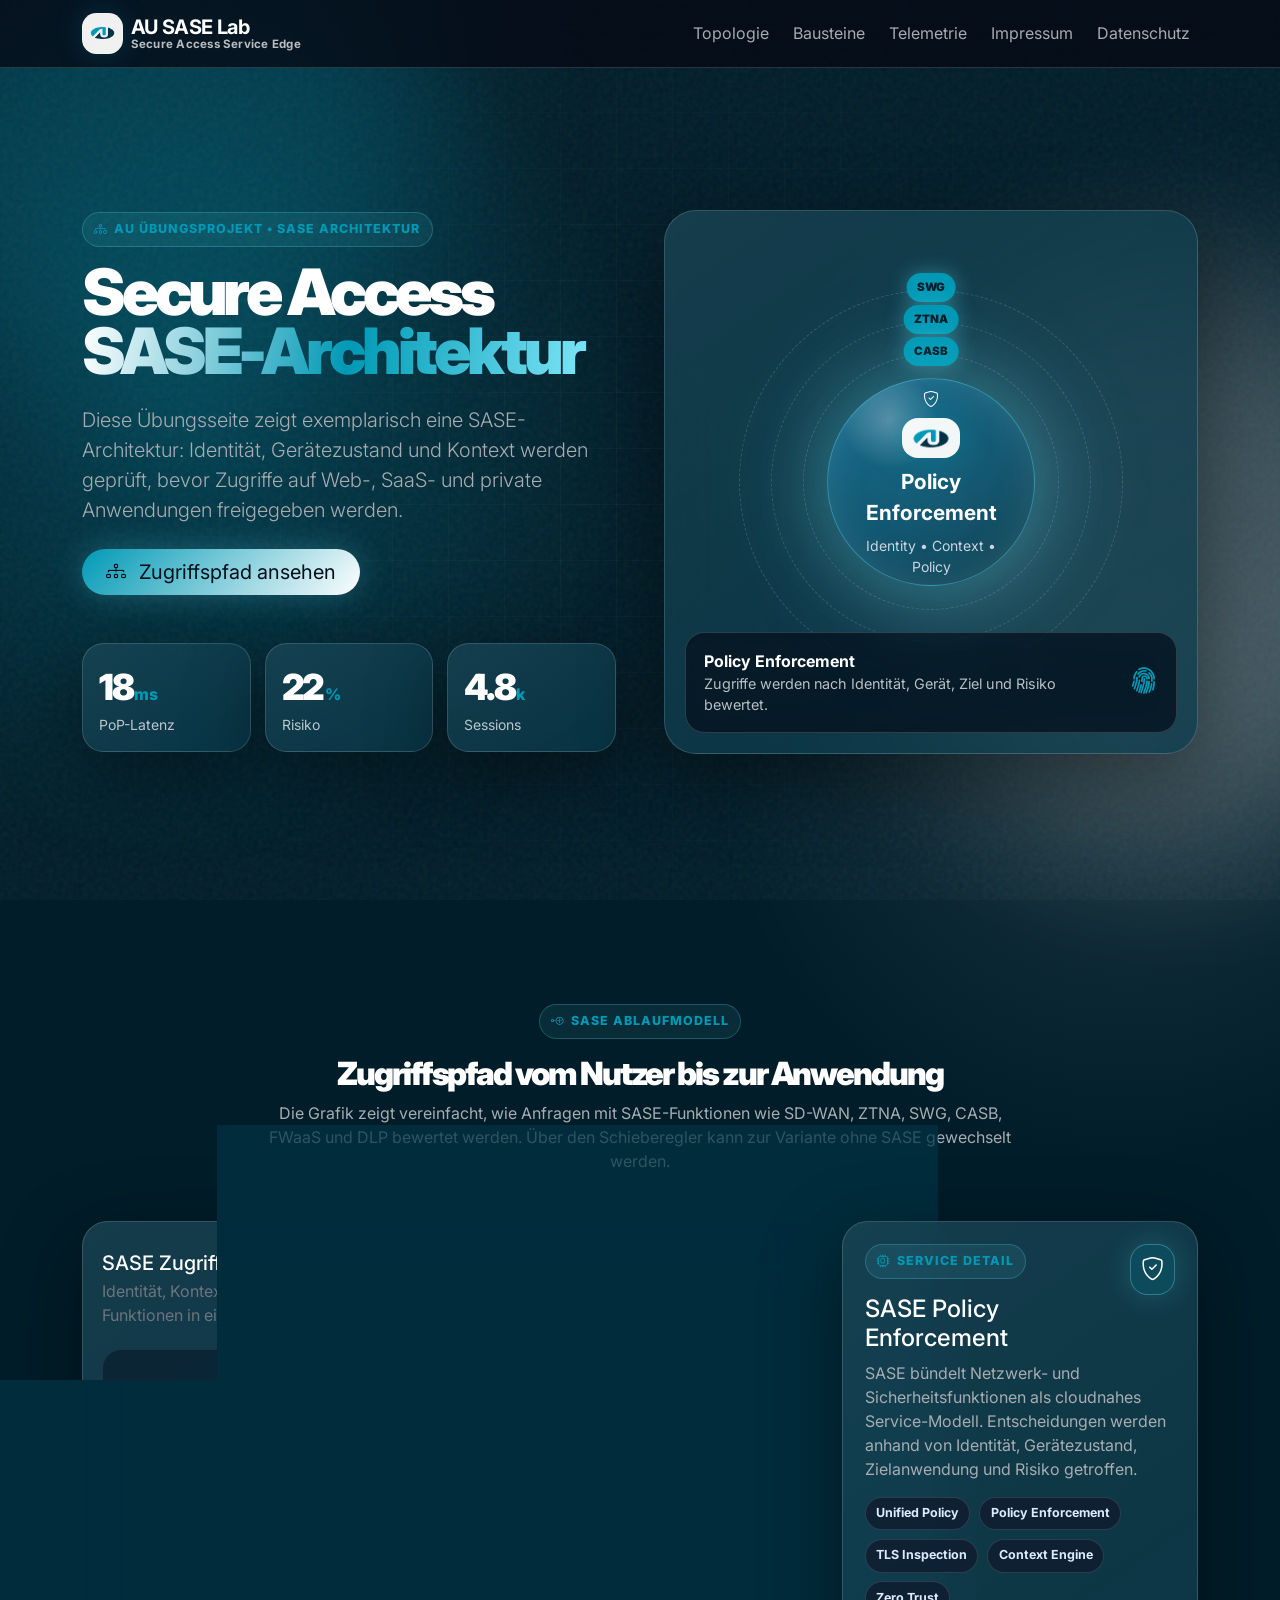
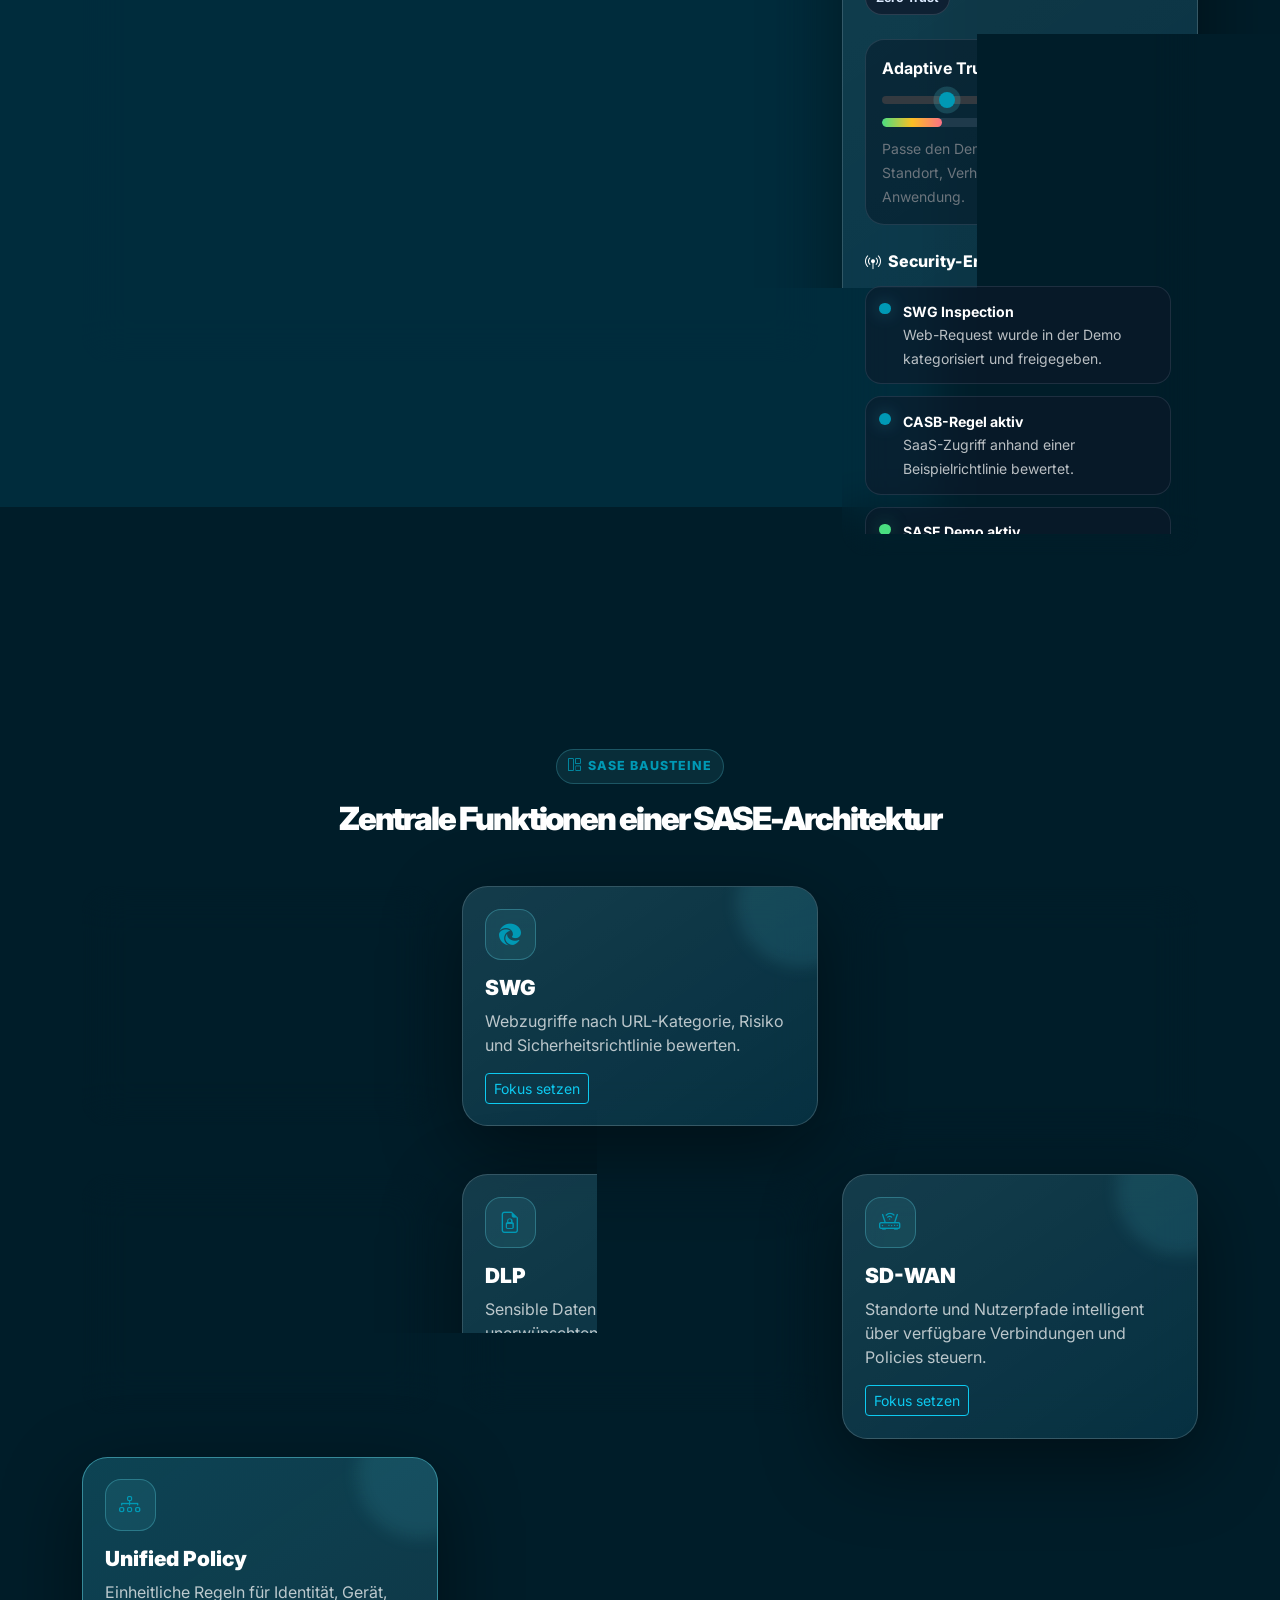
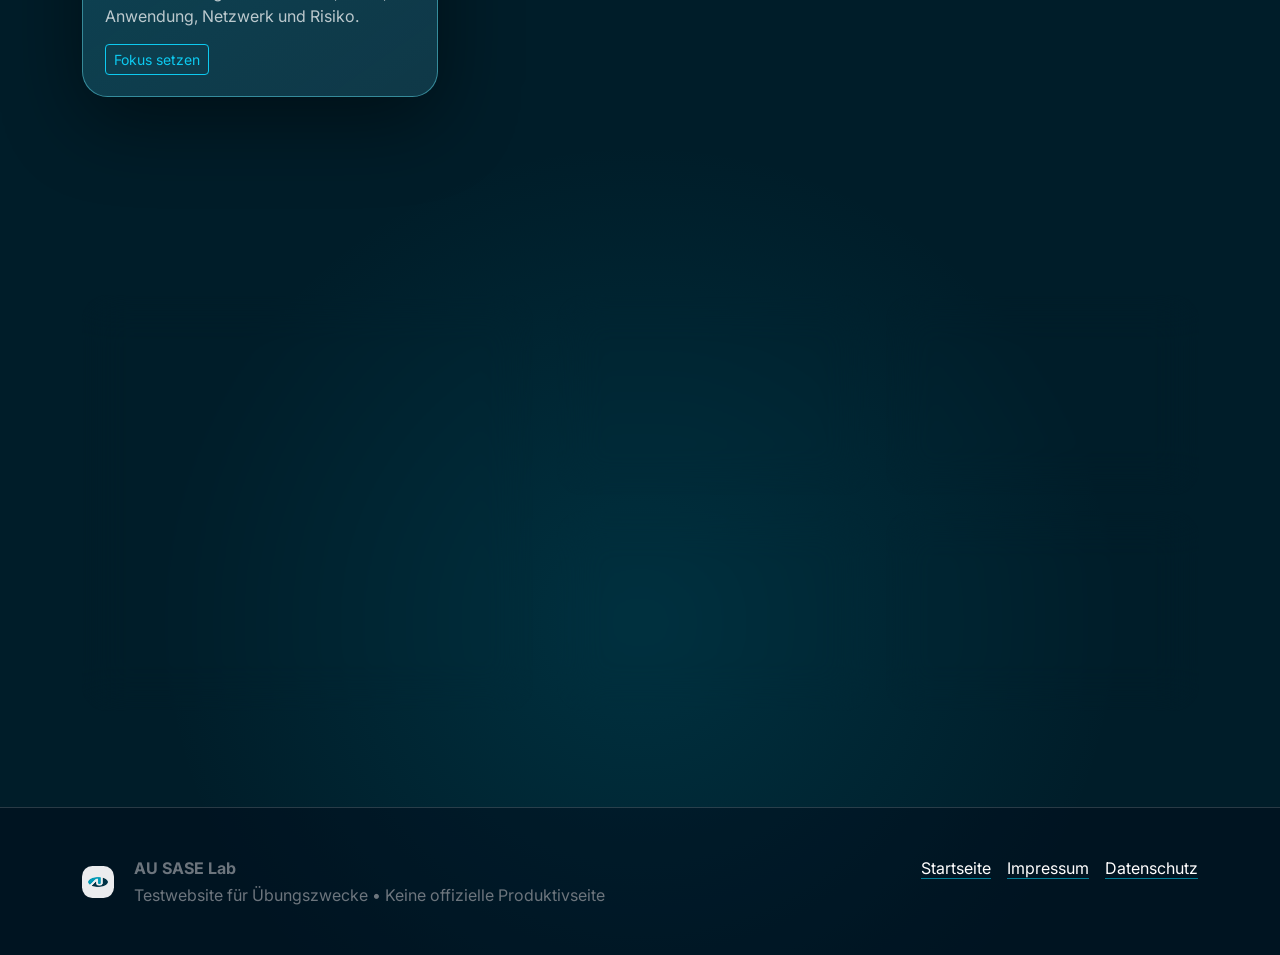
==== commit 2a43f4eb: "Add files via upload" ====
--- a/index.html
+++ b/index.html
@@ -88,265 +88,7 @@
       </div>
     </section>
 
-    <section id="topology" class="section-pad">
-      <div class="container">
-        <div class="section-heading text-center mx-auto">
-          <span class="eyebrow"><i class="bi bi-node-plus"></i> SASE Ablaufmodell</span>
-          <h2 class="fw-black mt-3">Zugriffspfad vom Nutzer bis zur Anwendung</h2>
-          <p class="text-secondary-emphasis">
-            Die Grafik zeigt vereinfacht, wie Anfragen mit SASE-Funktionen wie SD-WAN, ZTNA, SWG, CASB,
-            FWaaS und DLP bewertet werden. Über den Schieberegler kann zur Variante ohne SASE gewechselt werden.
-          </p>
-        </div>
-
-        <div class="row g-4 align-items-stretch">
-          <div class="col-xl-8">
-            <div class="topology-card glass-card" id="topologyCard" data-access-mode="sase">
-              <div class="topology-header">
-                <div>
-                  <h3 id="topologyModeTitle" class="h5 mb-1">SASE Zugriffspfad</h3>
-                  <span id="topologyModeSubtitle" class="text-secondary">Identität, Kontext, Policy und Inspection in einer Demo-Ansicht</span>
-                </div>
-                <div class="topology-actions">
-                  <div class="access-mode-switch" role="group" aria-label="Zugriffsmodus auswählen">
-                    <button class="access-mode-btn active" type="button" data-access-mode="sase" aria-pressed="true">
-                      <i class="bi bi-shield-check"></i> Mit SASE
-                    </button>
-                    <button class="access-mode-btn" type="button" data-access-mode="classic" aria-pressed="false">
-                      <i class="bi bi-hdd-network"></i> Ohne SASE
-                    </button>
-                  </div>
-                  <div class="status-pill">
-                    <span class="live-dot"></span> <span id="modeStatus">Mit SASE</span>
-                  </div>
-                </div>
-              </div>
-
-              <div class="svg-shell">
-                <svg id="saseSvg" viewBox="0 0 960 560" role="img" aria-label="SASE Netzwerkdiagramm">
-                  <defs>
-                    <linearGradient id="edgeGradient" x1="0%" y1="0%" x2="100%" y2="100%">
-                      <stop offset="0%" stop-color="#6ee7ff"/>
-                      <stop offset="45%" stop-color="#8b5cf6"/>
-                      <stop offset="100%" stop-color="#22c55e"/>
-                    </linearGradient>
-
-                    <filter id="softGlow" x="-50%" y="-50%" width="200%" height="200%">
-                      <feGaussianBlur stdDeviation="7" result="blur"/>
-                      <feMerge>
-                        <feMergeNode in="blur"/>
-                        <feMergeNode in="SourceGraphic"/>
-                      </feMerge>
-                    </filter>
-
-                    <path id="pathUserEdge" d="M130 155 C285 115 345 235 470 260" />
-                    <path id="pathBranchEdge" d="M125 410 C300 395 310 305 470 280" />
-                    <path id="pathDeviceEdge" d="M165 285 C270 255 350 255 470 270" />
-                    <path id="pathEdgeCloud" d="M520 260 C640 190 720 140 840 145" />
-                    <path id="pathEdgeApp" d="M525 300 C655 345 720 405 842 410" />
-                    <path id="pathRouteSweep" d="M130 155 C285 115 345 235 470 260 C640 190 720 140 840 145" />
-                  </defs>
-
-                  <g class="paths">
-                    <use href="#pathUserEdge" class="flow-line"></use>
-                    <use href="#pathBranchEdge" class="flow-line"></use>
-                    <use href="#pathDeviceEdge" class="flow-line"></use>
-                    <use href="#pathEdgeCloud" class="flow-line"></use>
-                    <use href="#pathEdgeApp" class="flow-line"></use>
-                  </g>
-
-
-                  <g class="packets">
-                    <circle r="5" class="packet packet-a">
-                      <animateMotion dur="4.8s" repeatCount="indefinite">
-                        <mpath href="#pathUserEdge"/>
-                      </animateMotion>
-                    </circle>
-                    <circle r="5" class="packet packet-b">
-                      <animateMotion dur="5.6s" repeatCount="indefinite">
-                        <mpath href="#pathBranchEdge"/>
-                      </animateMotion>
-                    </circle>
-                    <circle r="5" class="packet packet-c">
-                      <animateMotion dur="4.2s" repeatCount="indefinite">
-                        <mpath href="#pathEdgeCloud"/>
-                      </animateMotion>
-                    </circle>
-                  </g>
-
-                  <g id="threatParticle" class="threat-particle">
-                    <circle r="8"></circle>
-                    <circle r="16" class="threat-pulse"></circle>
-                    <animateMotion id="threatMotion" dur="3.2s" begin="indefinite" fill="freeze">
-                      <mpath href="#pathUserEdge"/>
-                    </animateMotion>
-                  </g>
-
-                  <g class="node external-node" data-service="user" transform="translate(130 155)" tabindex="0">
-                    <circle r="52"></circle>
-                    <foreignObject x="-45" y="-38" width="90" height="76">
-                      <div class="node-html">
-                        <i class="bi bi-person-workspace"></i>
-                        <span>User</span>
-                      </div>
-                    </foreignObject>
-                  </g>
-
-                  <g class="node external-node" data-service="device" transform="translate(165 285)" tabindex="0">
-                    <circle r="48"></circle>
-                    <foreignObject x="-45" y="-38" width="90" height="76">
-                      <div class="node-html">
-                        <i class="bi bi-phone"></i>
-                        <span>Device</span>
-                      </div>
-                    </foreignObject>
-                  </g>
-
-                  <g class="node external-node" data-service="branch" transform="translate(125 410)" tabindex="0">
-                    <circle r="52"></circle>
-                    <foreignObject x="-48" y="-38" width="96" height="76">
-                      <div class="node-html">
-                        <i class="bi bi-building-lock"></i>
-                        <span>Branch</span>
-                      </div>
-                    </foreignObject>
-                  </g>
-
-                  <g id="coreNode" class="node edge-node active" data-service="sase" transform="translate(495 278)" tabindex="0">
-                    <circle r="86" class="edge-ring"></circle>
-                    <circle r="62" class="edge-core"></circle>
-                    <foreignObject x="-66" y="-54" width="132" height="108">
-                      <div class="node-html edge-html">
-                        <i id="coreNodeIcon" class="bi bi-shield-check"></i>
-                        <span id="coreNodeTitle">SASE</span>
-                        <small id="coreNodeSubtitle">Policy Enforcement</small>
-                      </div>
-                    </foreignObject>
-                  </g>
-
-                  <g class="node external-node" data-service="cloud" transform="translate(842 145)" tabindex="0">
-                    <circle r="55"></circle>
-                    <foreignObject x="-52" y="-40" width="104" height="80">
-                      <div class="node-html">
-                        <i class="bi bi-cloud-check"></i>
-                        <span>Cloud Apps</span>
-                      </div>
-                    </foreignObject>
-                  </g>
-
-                  <g class="node external-node" data-service="internet" transform="translate(842 410)" tabindex="0">
-                    <circle r="55"></circle>
-                    <foreignObject x="-52" y="-40" width="104" height="80">
-                      <div class="node-html">
-                        <i class="bi bi-globe2"></i>
-                        <span>Internet</span>
-                      </div>
-                    </foreignObject>
-                  </g>
-
-                  <g class="service-ring sase-only" transform="translate(495 278)">
-                    <g class="service-node wide-service" data-service="sdwan" transform="translate(-132 -92)" tabindex="0">
-                      <circle r="36"></circle>
-                      <text y="5">SD-WAN</text>
-                    </g>
-                    <g class="service-node" data-service="swg" transform="translate(-28 -156)" tabindex="0">
-                      <circle r="34"></circle>
-                      <text y="6">SWG</text>
-                    </g>
-                    <g class="service-node" data-service="ztna" transform="translate(118 -94)" tabindex="0">
-                      <circle r="34"></circle>
-                      <text y="6">ZTNA</text>
-                    </g>
-                    <g class="service-node" data-service="casb" transform="translate(142 68)" tabindex="0">
-                      <circle r="34"></circle>
-                      <text y="6">CASB</text>
-                    </g>
-                    <g class="service-node" data-service="fwaas" transform="translate(0 158)" tabindex="0">
-                      <circle r="34"></circle>
-                      <text y="6">FW</text>
-                    </g>
-                    <g class="service-node" data-service="dlp" transform="translate(-145 70)" tabindex="0">
-                      <circle r="34"></circle>
-                      <text y="6">DLP</text>
-                    </g>
-                  </g>
-
-                  <g id="classicRing" class="classic-ring classic-only" transform="translate(390 278)" aria-label="Zugriffskomponenten ohne SASE">
-                    <g class="classic-node" data-service="backhaul" transform="translate(225 -70)" tabindex="0">
-                      <circle r="44"></circle>
-                      <text y="-4">RZ</text>
-                      <text y="12" class="subtext">Netz</text>
-                    </g>
-                    <g class="classic-node" data-service="central" transform="translate(225 65)" tabindex="0">
-                      <circle r="38"></circle>
-                      <text y="-2">Proxy</text>
-                      <text y="13" class="subtext">FW</text>
-                    </g>
-                  </g>
-
-                </svg>
-              </div>
-
-              <div class="legend-row">
-                <span id="legendPrimary"><i class="legend-dot normal"></i> Direkter, geprüfter Zugriff</span>
-                <span id="legendSecondary"><i class="legend-dot inspect"></i> Policy / Inspection</span>
-                <span id="legendThreat"><i class="legend-dot threat"></i> Blockierte Anfrage</span>
-              </div>
-
-
-              <div class="topology-sim-panel">
-                <div>
-                  <strong>Risiko im Zugriffspfad simulieren</strong>
-                  <span id="simulationHint">Startet eine beispielhafte Policy-Prüfung im aktiven Modus.</span>
-                </div>
-                <button id="simulateThreat" class="btn btn-sm btn-glow">
-                  <i class="bi bi-lightning-charge-fill me-1"></i> Risiko simulieren
-                </button>
-              </div>
-            </div>
-          </div>
-
-          <div class="col-xl-4">
-            <aside class="glass-card detail-card h-100">
-              <div class="d-flex justify-content-between align-items-start gap-3">
-                <div>
-                  <span class="eyebrow"><i class="bi bi-cpu"></i> Service Detail</span>
-                  <h3 id="detailTitle" class="h4 mt-3 mb-2">SASE Policy Enforcement</h3>
-                </div>
-                <div id="detailIcon" class="detail-icon"><i class="bi bi-shield-check"></i></div>
-              </div>
-
-              <p id="detailText" class="text-secondary-emphasis">
-                SASE bündelt Netzwerk- und Sicherheitsfunktionen als cloudnahes Service-Modell.
-                Entscheidungen basieren auf Identität, Gerätezustand, Zielanwendung und Risiko.
-              </p>
-
-              <div id="detailTags" class="tag-cloud"></div>
-
-              <div class="trust-panel mt-4">
-                <div class="d-flex justify-content-between align-items-center mb-2">
-                  <strong>Adaptive Trust Score</strong>
-                  <span id="trustLabel" class="badge text-bg-success">Niedriges Risiko</span>
-                </div>
-                <input id="trustRange" type="range" class="form-range" min="0" max="100" value="22">
-                <div class="trust-meter" aria-hidden="true">
-                  <span id="trustMeterFill"></span>
-                </div>
-                <small class="text-secondary">Passe den Demo-Kontext an: Gerät, Standort, Verhalten und Schutzbedarf der Anwendung.</small>
-              </div>
-
-              <div class="timeline mt-4">
-                <div class="timeline-title">
-                  <i class="bi bi-broadcast-pin"></i> Security-Ereignisse
-                </div>
-                <div id="eventLog" class="event-log"></div>
-              </div>
-            </aside>
-          </div>
-        </div>
-      </div>
-    </section>
-
+    <div data-include="access-path"></div>
 
     <section id="capabilities" class="section-pad">
       <div class="container">
